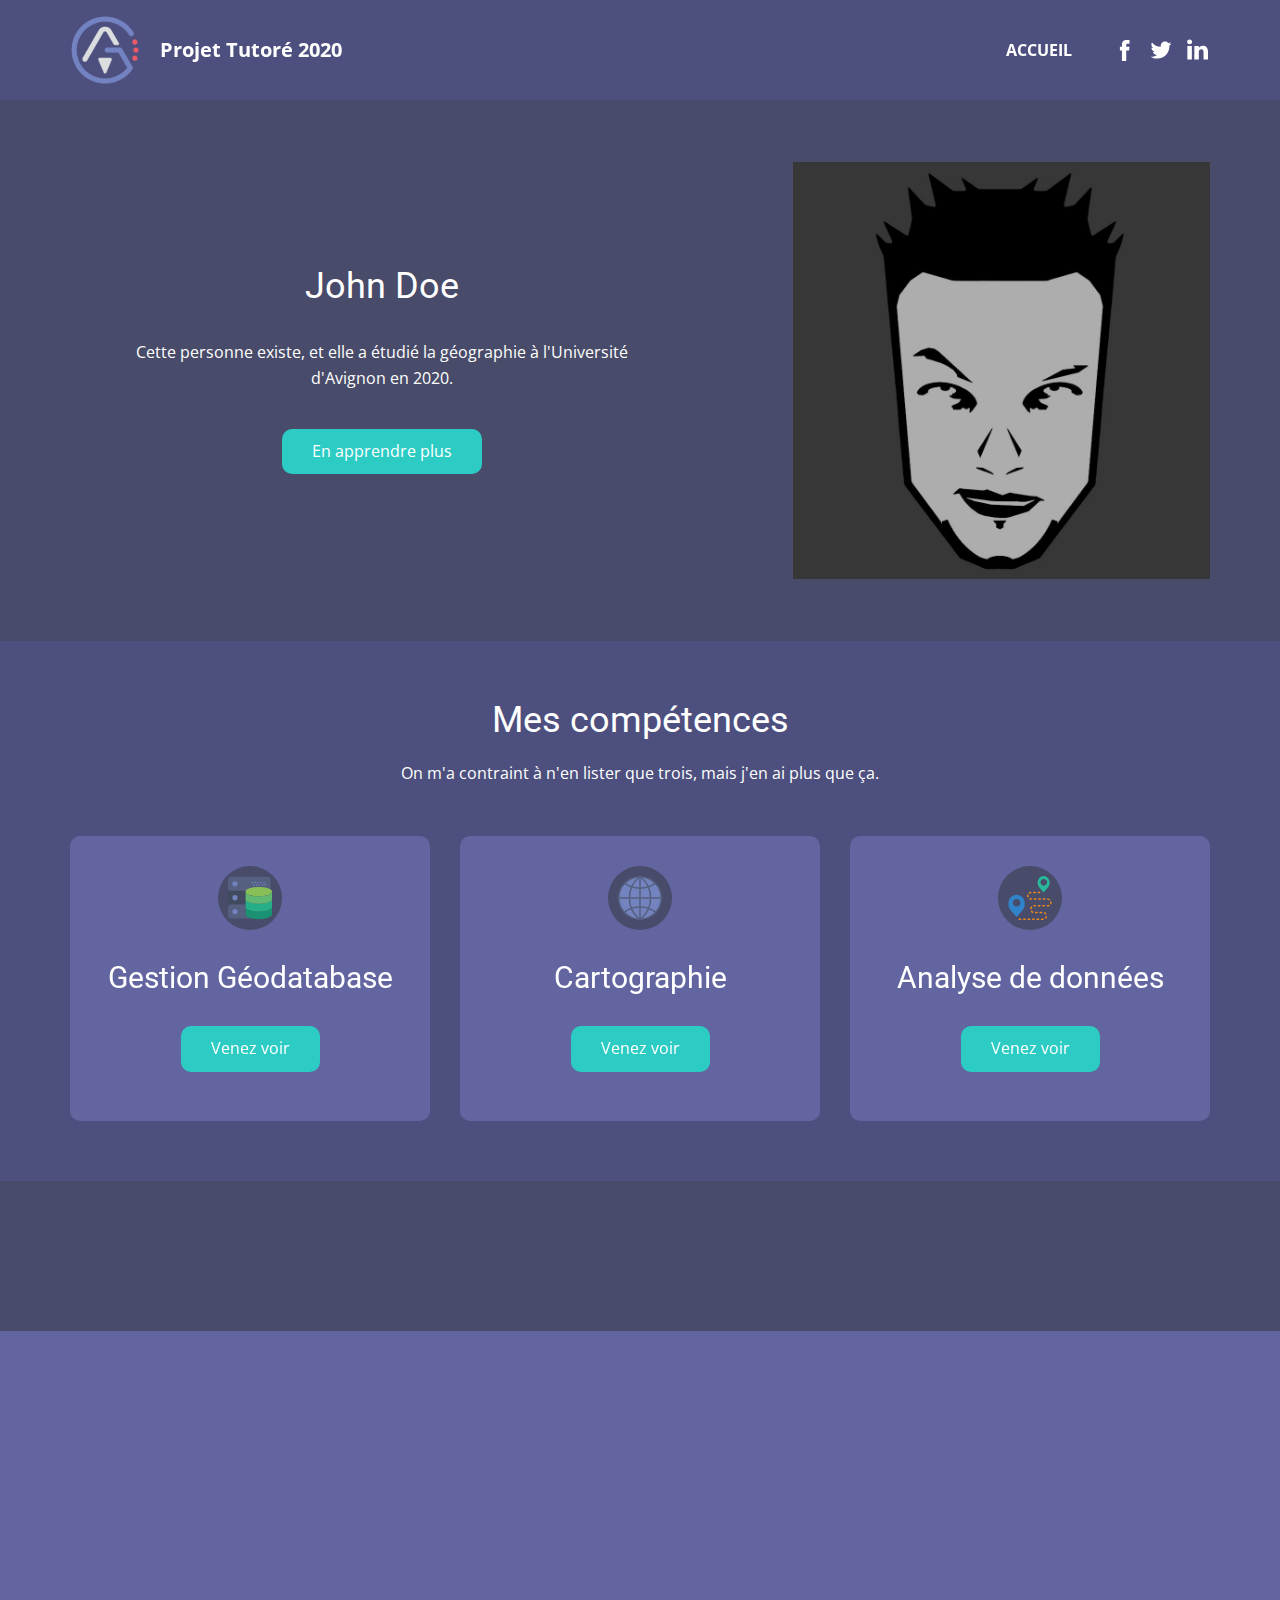
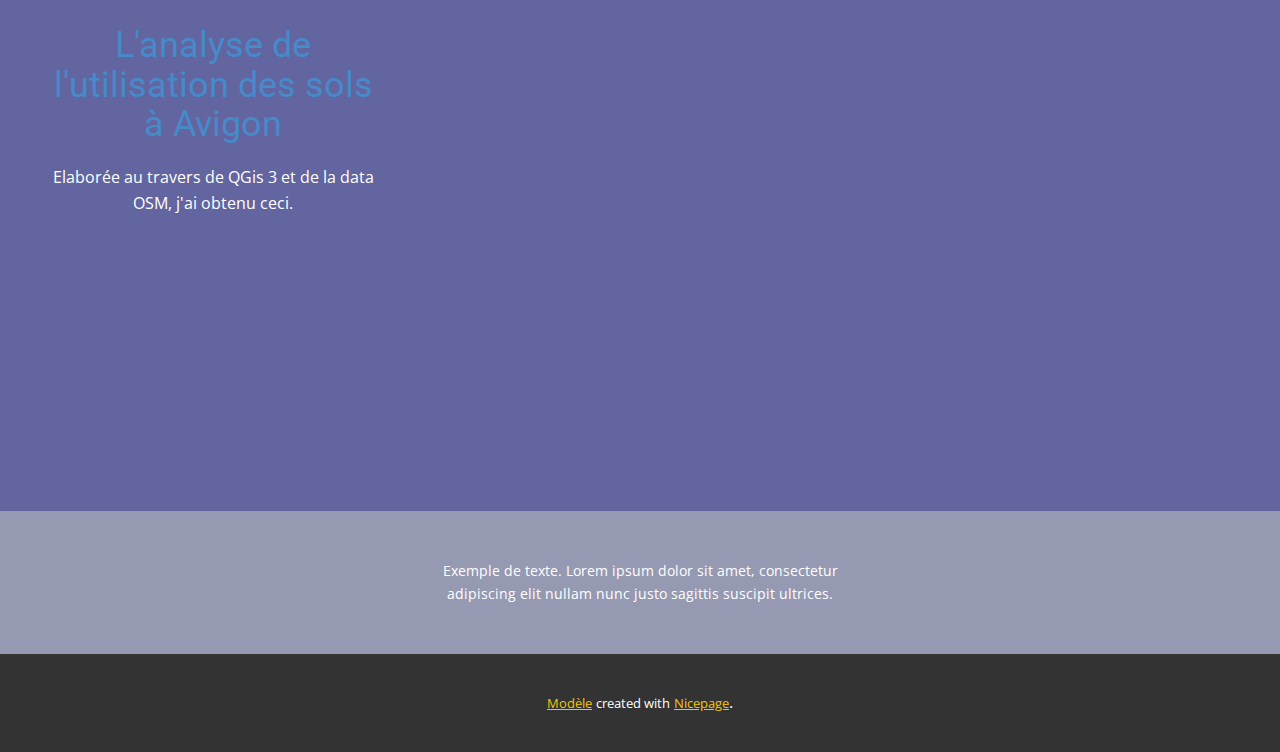
==== index.html @ 0eadc1f2 "Add files via upload" ====
<!DOCTYPE html>
<html style="font-size: 16px;">
  <head>
    <meta name="viewport" content="width=device-width, initial-scale=1.0">
    <meta charset="utf-8">
    <meta name="keywords" content="Eric Mapman">
    <meta name="description" content="">
    <meta name="page_type" content="np-template-header-footer-from-plugin">
    <title>Page 1</title>
    <link rel="stylesheet" href="nicepage.css" media="screen">
<link rel="stylesheet" href="Page-1.css" media="screen">
    <script class="u-script" type="text/javascript" src="jquery.js" defer=""></script>
    <script class="u-script" type="text/javascript" src="nicepage.js" defer=""></script>
    <link id="u-google-font" rel="stylesheet" href="https://fonts.googleapis.com/css?family=Roboto:100,100i,300,300i,400,400i,500,500i,700,700i,900,900i|Open+Sans:300,300i,400,400i,600,600i,700,700i,800,800i">
    
    
    
    
    
    <script type="application/ld+json">{
		"@context": "http://schema.org",
		"@type": "Organization",
		"name": "",
		"url": "index.html",
		"logo": "images/LogoAE-Alexis_MARCON-woBG.png",
		"sameAs": [
				"#",
				"#",
				"#"
		]
}</script>
    <meta property="og:title" content="Page 1">
    <meta property="og:type" content="website">
    <meta name="theme-color" content="#478ac9">
    <link rel="canonical" href="index.html">
    <meta property="og:url" content="index.html">
  </head>
  <body data-home-page="Page-1.html" data-home-page-title="Page 1" class="u-body"><header class="u-align-center-sm u-align-center-xs u-clearfix u-custom-color-4 u-header u-sticky u-header" id="sec-19ac"><div class="u-clearfix u-sheet u-sheet-1">
        <a href="#" class="slideInLeft-played u-image u-logo u-image-1" data-image-width="1876" data-image-height="1876" data-animation-name="slideIn" data-animation-duration="2000" data-animation-delay="500" data-animation-direction="Left">
          <img src="images/LogoAE-Alexis_MARCON-woBG.png" class="u-logo-image u-logo-image-1" data-image-width="70">
        </a>
        <div class="u-social-icons u-spacing-10 u-social-icons-1">
          <a class="u-social-url" target="_blank" href="#">
            <span class="u-icon u-icon-circle u-social-facebook u-social-type-logo u-icon-1">
              <svg class="u-svg-link" preserveAspectRatio="xMidYMin slice" viewBox="0 0 112 112" style=""><use xmlns:xlink="http://www.w3.org/1999/xlink" xlink:href="#svg-8199"></use></svg>
              <svg x="0px" y="0px" viewBox="0 0 112 112" id="svg-8199" class="u-svg-content"><path d="M75.5,28.8H65.4c-1.5,0-4,0.9-4,4.3v9.4h13.9l-1.5,15.8H61.4v45.1H42.8V58.3h-8.8V42.4h8.8V32.2 c0-7.4,3.4-18.8,18.8-18.8h13.8v15.4H75.5z"></path></svg>
            </span>
          </a>
          <a class="u-social-url" target="_blank" href="#">
            <span class="u-icon u-icon-circle u-social-twitter u-social-type-logo u-icon-2">
              <svg class="u-svg-link" preserveAspectRatio="xMidYMin slice" viewBox="0 0 112 112" style=""><use xmlns:xlink="http://www.w3.org/1999/xlink" xlink:href="#svg-52ff"></use></svg>
              <svg x="0px" y="0px" viewBox="0 0 112 112" id="svg-52ff" class="u-svg-content"><path d="M92.2,38.2c0,0.8,0,1.6,0,2.3c0,24.3-18.6,52.4-52.6,52.4c-10.6,0.1-20.2-2.9-28.5-8.2 c1.4,0.2,2.9,0.2,4.4,0.2c8.7,0,16.7-2.9,23-7.9c-8.1-0.2-14.9-5.5-17.3-12.8c1.1,0.2,2.4,0.2,3.4,0.2c1.6,0,3.3-0.2,4.8-0.7 c-8.4-1.6-14.9-9.2-14.9-18c0-0.2,0-0.2,0-0.2c2.5,1.4,5.4,2.2,8.4,2.3c-5-3.3-8.3-8.9-8.3-15.4c0-3.4,1-6.5,2.5-9.2 c9.1,11.1,22.7,18.5,38,19.2c-0.2-1.4-0.4-2.8-0.4-4.3c0.1-10,8.3-18.2,18.5-18.2c5.4,0,10.1,2.2,13.5,5.7c4.3-0.8,8.1-2.3,11.7-4.5 c-1.4,4.3-4.3,7.9-8.1,10.1c3.7-0.4,7.3-1.4,10.6-2.9C98.9,32.3,95.7,35.5,92.2,38.2z"></path></svg>
            </span>
          </a>
          <a class="u-social-url" target="_blank" href="#">
            <span class="u-icon u-icon-circle u-social-linkedin u-social-type-logo u-icon-3">
              <svg class="u-svg-link" preserveAspectRatio="xMidYMin slice" viewBox="0 0 112 112" style=""><use xmlns:xlink="http://www.w3.org/1999/xlink" xlink:href="#svg-e0f0"></use></svg>
              <svg x="0px" y="0px" viewBox="0 0 112 112" id="svg-e0f0" class="u-svg-content"><path d="M33.8,96.8H14.5v-58h19.3V96.8z M24.1,30.9L24.1,30.9c-6.6,0-10.8-4.5-10.8-10.1c0-5.8,4.3-10.1,10.9-10.1 S34.9,15,35.1,20.8C35.1,26.4,30.8,30.9,24.1,30.9z M103.3,96.8H84.1v-31c0-7.8-2.7-13.1-9.8-13.1c-5.3,0-8.5,3.6-9.9,7.1 c-0.6,1.3-0.6,3-0.6,4.8V97H44.5c0,0,0.3-52.6,0-58h19.3v8.2c2.6-3.9,7.2-9.6,17.4-9.6c12.7,0,22.2,8.4,22.2,26.1V96.8z"></path></svg>
            </span>
          </a>
        </div>
        <nav class="u-menu u-menu-dropdown u-offcanvas u-menu-1">
          <div class="menu-collapse" style="font-size: 1rem; letter-spacing: 0; font-weight: 700; text-transform: uppercase;">
            <a class="u-button-style u-custom-left-right-menu-spacing u-custom-padding-bottom u-custom-text-active-color u-custom-text-hover-color u-custom-text-shadow u-custom-top-bottom-menu-spacing u-nav-link u-text-palette-5-light-3" href="#" style="text-shadow: 0 2px 8px rgba(128,128,128,1);">
              <svg class="u-svg-link" preserveAspectRatio="xMidYMin slice" viewBox="0 0 302 302" style="undefined"><use xmlns:xlink="http://www.w3.org/1999/xlink" xlink:href="#svg-8a8f"></use></svg>
              <svg xmlns="http://www.w3.org/2000/svg" xmlns:xlink="http://www.w3.org/1999/xlink" version="1.1" id="svg-8a8f" x="0px" y="0px" viewBox="0 0 302 302" style="enable-background:new 0 0 302 302;" xml:space="preserve" class="u-svg-content"><g><rect y="36" width="302" height="30"></rect><rect y="236" width="302" height="30"></rect><rect y="136" width="302" height="30"></rect>
</g><g></g><g></g><g></g><g></g><g></g><g></g><g></g><g></g><g></g><g></g><g></g><g></g><g></g><g></g><g></g></svg>
            </a>
          </div>
          <div class="u-custom-menu u-nav-container">
            <ul class="u-nav u-spacing-0 u-unstyled u-nav-1"><li class="u-nav-item"><a class="u-button-style u-nav-link u-text-active-white u-text-hover-palette-3-base u-text-palette-5-light-3" href="Page-1.html" style="padding: 10px 20px;">Accueil</a>
</li></ul>
          </div>
          <div class="u-custom-menu u-nav-container-collapse">
            <div class="u-align-center u-black u-container-style u-inner-container-layout u-opacity u-opacity-95 u-sidenav">
              <div class="u-menu-close"></div>
              <ul class="u-align-center u-nav u-popupmenu-items u-unstyled u-nav-2"><li class="u-nav-item"><a class="u-button-style u-nav-link" href="Page-1.html" style="padding: 10px 20px;">Accueil</a>
</li></ul>
            </div>
            <div class="u-black u-menu-overlay u-opacity u-opacity-70"></div>
          </div>
        </nav>
        <p class="fadeInRight-played fadeInUp-played u-hidden-md u-hidden-xs u-large-text u-text u-text-default u-text-font u-text-variant u-text-1" data-animation-name="fadeIn" data-animation-duration="3000" data-animation-delay="1000" data-animation-direction="Right">Projet Tutoré 2020</p>
      </div></header>
    <section class="u-clearfix u-custom-color-3 u-section-1" id="sec-8299">
      <div class="u-clearfix u-sheet u-sheet-1">
        <div class="u-clearfix u-gutter-100 u-layout-wrap u-layout-wrap-1">
          <div class="u-layout" style="">
            <div class="u-layout-row" style="">
              <div class="u-container-style u-layout-cell u-left-cell u-size-35 u-size-xs-60 u-layout-cell-1" src="">
                <div class="u-container-layout u-valign-middle u-container-layout-1">
                  <h2 class="u-align-center u-text u-text-1">John Doe</h2>
                  <p class="u-align-center u-text u-text-2">Cette personne existe, et elle a étudié la géographie à l'Université d'Avignon en 2020.</p>
                  <a href="#" class="u-active-palette-4-light-2 u-btn u-button-style u-hover-palette-4-light-1 u-palette-4-dark-1 u-btn-1">En apprendre plus</a>
                </div>
              </div>
              <div class="u-align-center u-container-style u-image u-image-contain u-layout-cell u-right-cell u-size-25 u-size-xs-60 u-image-1" src="">
                <div class="u-container-layout u-valign-middle u-container-layout-2" src=""></div>
              </div>
            </div>
          </div>
        </div>
      </div>
    </section>
    <section class="u-clearfix u-section-2" id="sec-5d19">
      <div class="u-clearfix u-sheet u-valign-middle u-sheet-1">
        <h2 class="u-align-center u-text u-text-1">Mes compétences</h2>
        <p class="u-align-center u-text u-text-2">On m'a contraint à n'en lister que trois, mais j'en ai plus que ça.</p>
        <div class="u-clearfix u-expanded-width u-gutter-30 u-layout-wrap u-layout-wrap-1">
          <div class="u-layout">
            <div class="u-layout-row">
              <div class="u-border-radius-10 u-container-style u-custom-color-5 u-layout-cell u-left-cell u-shape-round u-size-20 u-layout-cell-1" data-animation-name="zoomIn" data-animation-duration="1000" data-animation-delay="1000" data-animation-direction="">
                <div class="u-container-layout u-container-layout-1">
                  <span class="u-custom-color-3 u-icon u-icon-circle u-spacing-10 u-icon-1">
                    <svg class="u-svg-link" preserveAspectRatio="xMidYMin slice" viewBox="0 0 60 60" style=""><use xmlns:xlink="http://www.w3.org/1999/xlink" xlink:href="#svg-af05"></use></svg>
                    <svg xmlns="http://www.w3.org/2000/svg" xmlns:xlink="http://www.w3.org/1999/xlink" version="1.1" id="svg-af05" x="0px" y="0px" viewBox="0 0 60 60" style="enable-background:new 0 0 60 60;" xml:space="preserve" class="u-svg-content"><g><path style="fill:#424A60;" d="M24,35v-0.375V34.25v-8.625V25.25h0.034C24.013,25.374,24,25.499,24,25.625   c0-2.437,3.862-4.552,9.534-5.625H3.608C1.616,20,0,21.615,0,23.608v11.783C0,37.385,1.616,39,3.608,39H24V35z"></path>
</g><g><path style="fill:#556080;" d="M24.034,53H24v-9v-0.375V43.25V39H3.608C1.616,39,0,40.615,0,42.608v11.783   C0,56.385,1.616,58,3.608,58h28.718C27.601,56.931,24.378,55.103,24.034,53z"></path>
</g><path style="fill:#556080;" d="M54.392,20H3.608C1.616,20,0,18.384,0,16.392V4.608C0,2.616,1.616,1,3.608,1h50.783  C56.384,1,58,2.616,58,4.608v11.783C58,18.384,56.384,20,54.392,20z"></path><circle style="fill:#7383BF;" cx="9.5" cy="10.5" r="3.5"></circle><circle style="fill:#7383BF;" cx="49" cy="9" r="1"></circle><circle style="fill:#7383BF;" cx="45" cy="9" r="1"></circle><circle style="fill:#7383BF;" cx="51" cy="12" r="1"></circle><circle style="fill:#7383BF;" cx="47" cy="12" r="1"></circle><circle style="fill:#7383BF;" cx="41" cy="9" r="1"></circle><circle style="fill:#7383BF;" cx="43" cy="12" r="1"></circle><circle style="fill:#7383BF;" cx="37" cy="9" r="1"></circle><circle style="fill:#7383BF;" cx="39" cy="12" r="1"></circle><circle style="fill:#7383BF;" cx="33" cy="9" r="1"></circle><circle style="fill:#7383BF;" cx="35" cy="12" r="1"></circle><circle style="fill:#7383BF;" cx="9.5" cy="29.5" r="3.5"></circle><circle style="fill:#7383BF;" cx="9.5" cy="48.5" r="3.5"></circle><g><path style="fill:#1A9172;" d="M42,48.75c-9.941,0-18-2.854-18-6.375V53h0.034c0.548,3.346,8.381,6,17.966,6s17.418-2.654,17.966-6   H60V42.375C60,45.896,51.941,48.75,42,48.75z"></path><path style="fill:#1A9172;" d="M24,42v0.375c0-0.126,0.013-0.251,0.034-0.375H24z"></path><path style="fill:#1A9172;" d="M59.966,42C59.987,42.124,60,42.249,60,42.375V42H59.966z"></path>
</g><g><path style="fill:#25AE88;" d="M42,38c-9.941,0-18-2.854-18-6.375V42.75h0.034c0.548,3.346,8.381,6,17.966,6s17.418-2.654,17.966-6   H60V31.625C60,35.146,51.941,38,42,38z"></path><path style="fill:#25AE88;" d="M24,31.25v0.375c0-0.126,0.013-0.251,0.034-0.375H24z"></path><path style="fill:#25AE88;" d="M59.966,31.25C59.987,31.374,60,31.499,60,31.625V31.25H59.966z"></path>
</g><ellipse style="fill:#88C057;" cx="42" cy="21.375" rx="18" ry="6.375"></ellipse><g><path style="fill:#61B872;" d="M42,27.75c-9.941,0-18-2.854-18-6.375V32h0.034c0.548,3.346,8.381,6,17.966,6s17.418-2.654,17.966-6   H60V21.375C60,24.896,51.941,27.75,42,27.75z"></path><path style="fill:#61B872;" d="M24,21v0.375c0-0.126,0.013-0.251,0.034-0.375H24z"></path><path style="fill:#61B872;" d="M59.966,21C59.987,21.124,60,21.249,60,21.375V21H59.966z"></path>
</g><g></g><g></g><g></g><g></g><g></g><g></g><g></g><g></g><g></g><g></g><g></g><g></g><g></g><g></g><g></g></svg>
                  </span>
                  <h3 class="u-align-center u-text u-text-3">Gestion Géodatabase</h3>
                  <a href="#" class="u-active-palette-4-light-2 u-btn u-button-style u-hover-palette-4-light-1 u-palette-4-dark-1 u-btn-1">Venez voir</a>
                </div>
              </div>
              <div class="u-border-radius-10 u-container-style u-custom-color-5 u-layout-cell u-shape-round u-size-20 u-layout-cell-2" data-animation-name="zoomIn" data-animation-duration="1000" data-animation-delay="1500" data-animation-direction="">
                <div class="u-container-layout u-container-layout-2">
                  <span class="u-custom-color-3 u-icon u-icon-circle u-spacing-10 u-icon-2">
                    <svg class="u-svg-link" preserveAspectRatio="xMidYMin slice" viewBox="0 0 58 58" style=""><use xmlns:xlink="http://www.w3.org/1999/xlink" xlink:href="#svg-31fd"></use></svg>
                    <svg version="1.1" id="svg-31fd" xmlns="http://www.w3.org/2000/svg" xmlns:xlink="http://www.w3.org/1999/xlink" x="0px" y="0px" viewBox="0 0 58 58" style="enable-background:new 0 0 58 58;" xml:space="preserve" class="u-svg-content"><circle style="fill:#7383BF;stroke:#556080;stroke-width:2;stroke-linecap:round;stroke-miterlimit:10;" cx="29" cy="29" r="28"></circle><line style="fill:none;stroke:#556080;stroke-width:2;stroke-linecap:round;stroke-miterlimit:10;" x1="29" y1="57" x2="29" y2="1"></line><path style="fill:none;stroke:#556080;stroke-width:2;stroke-linecap:round;stroke-miterlimit:10;" d="M29,1
	c-0.214,0-0.426,0.011-0.639,0.016C20.213,7.616,15,17.697,15,29s5.213,21.384,13.361,27.984C28.574,56.989,28.786,57,29,57"></path><path style="fill:none;stroke:#556080;stroke-width:2;stroke-linecap:round;stroke-miterlimit:10;" d="M8.698,9.728
	C14.478,13.683,21.468,16,29,16s14.522-2.317,20.302-6.272"></path><path style="fill:none;stroke:#556080;stroke-width:2;stroke-linecap:round;stroke-miterlimit:10;" d="M49.862,47.67
	C43.975,43.475,36.779,41,29,41s-14.975,2.475-20.862,6.67"></path><path style="fill:none;stroke:#556080;stroke-width:2;stroke-linecap:round;stroke-miterlimit:10;" d="M29,57
	c0.214,0,0.426-0.011,0.639-0.016C37.787,50.384,43,40.303,43,29S37.787,7.616,29.639,1.016C29.426,1.011,29.214,1,29,1"></path><line style="fill:none;stroke:#556080;stroke-width:2;stroke-linecap:round;stroke-miterlimit:10;" x1="1" y1="29" x2="57" y2="29"></line><g></g><g></g><g></g><g></g><g></g><g></g><g></g><g></g><g></g><g></g><g></g><g></g><g></g><g></g><g></g></svg>
                  </span>
                  <h3 class="u-align-center u-text u-text-4">Cartographie</h3>
                  <a href="#" class="u-active-palette-4-light-2 u-btn u-button-style u-hover-palette-4-light-1 u-palette-4-dark-1 u-btn-2">Venez voir</a>
                </div>
              </div>
              <div class="u-border-radius-10 u-container-style u-custom-color-5 u-layout-cell u-right-cell u-shape-round u-size-20 u-layout-cell-3" data-animation-name="zoomIn" data-animation-duration="1000" data-animation-delay="2000" data-animation-direction="">
                <div class="u-container-layout u-container-layout-3">
                  <span class="u-custom-color-3 u-icon u-icon-circle u-spacing-10 u-icon-3">
                    <svg class="u-svg-link" preserveAspectRatio="xMidYMin slice" viewBox="0 0 59 59" style=""><use xmlns:xlink="http://www.w3.org/1999/xlink" xlink:href="#svg-8b53"></use></svg>
                    <svg version="1.1" id="svg-8b53" xmlns="http://www.w3.org/2000/svg" xmlns:xlink="http://www.w3.org/1999/xlink" x="0px" y="0px" viewBox="0 0 59 59" style="enable-background:new 0 0 59 59;" xml:space="preserve" class="u-svg-content"><path style="fill:#ED8A19;" d="M45.07,59c-0.553,0-1-0.447-1-1s0.447-1,1-1H47c0.553,0,1.035,0.447,1.035,0.999
	c0,0.553-0.412,1-0.965,1v-1l-0.029,1L45.07,59z M41.07,59h-2c-0.553,0-1-0.447-1-1s0.447-1,1-1h2c0.553,0,1,0.447,1,1
	S41.623,59,41.07,59z M35.07,59h-2c-0.553,0-1-0.447-1-1s0.447-1,1-1h2c0.553,0,1,0.447,1,1S35.623,59,35.07,59z M29.07,59h-2
	c-0.553,0-1-0.447-1-1s0.447-1,1-1h2c0.553,0,1,0.447,1,1S29.623,59,29.07,59z M23.07,59h-2c-0.553,0-1-0.447-1-1s0.447-1,1-1h2
	c0.553,0,1,0.447,1,1S23.623,59,23.07,59z M17.07,59h-2c-0.553,0-1-0.447-1-1s0.447-1,1-1h2c0.553,0,1,0.447,1,1S17.623,59,17.07,59
	z M50.537,57.282c-0.216,0-0.434-0.07-0.617-0.214c-0.435-0.342-0.509-0.971-0.168-1.404c0.325-0.413,0.548-0.882,0.663-1.392
	c0.121-0.539,0.656-0.877,1.195-0.756s0.877,0.656,0.756,1.195c-0.178,0.792-0.538,1.549-1.042,2.188
	C51.127,57.151,50.834,57.282,50.537,57.282z M50.538,51.719c-0.297,0-0.59-0.131-0.787-0.382c-0.32-0.407-0.734-0.744-1.197-0.974
	c-0.494-0.246-0.696-0.846-0.45-1.341c0.246-0.494,0.844-0.697,1.341-0.45c0.727,0.361,1.376,0.89,1.879,1.528
	c0.341,0.434,0.267,1.063-0.168,1.404C50.973,51.648,50.754,51.719,50.538,51.719z M45.071,50h-2c-0.553,0-1-0.447-1-1s0.447-1,1-1
	h2c0.553,0,1,0.447,1,1S45.624,50,45.071,50z M39.071,50h-2c-0.553,0-1-0.447-1-1s0.447-1,1-1h2c0.553,0,1,0.447,1,1
	S39.624,50,39.071,50z M33.129,49.594c-0.139,0-0.28-0.029-0.415-0.091c-0.736-0.336-1.402-0.844-1.927-1.467
	c-0.355-0.423-0.301-1.054,0.122-1.409s1.053-0.301,1.409,0.122c0.334,0.397,0.759,0.721,1.228,0.936
	c0.502,0.229,0.723,0.822,0.493,1.325C33.871,49.377,33.509,49.594,33.129,49.594z M30.58,44.65c-0.063,0-0.126-0.006-0.189-0.018
	c-0.543-0.104-0.897-0.629-0.794-1.171c0.155-0.809,0.483-1.556,0.973-2.222c0.328-0.445,0.953-0.539,1.398-0.213
	c0.445,0.328,0.54,0.954,0.213,1.398c-0.313,0.424-0.521,0.899-0.619,1.413C31.469,44.317,31.05,44.65,30.58,44.65z M34.784,41.005
	c-0.533,0-0.977-0.421-0.998-0.959c-0.022-0.552,0.406-1.018,0.958-1.04C34.829,39.002,34.914,39,35,39h1.785c0.553,0,1,0.447,1,1
	s-0.447,1-1,1l-1.959,0.004C34.812,41.005,34.798,41.005,34.784,41.005z M53,41h-0.215c-0.553,0-1-0.447-1-1s0.447-1,1-1H53
	c0.469,0,0.923-0.091,1.352-0.271c0.505-0.215,1.095,0.025,1.309,0.535c0.214,0.509-0.025,1.095-0.535,1.309
	C54.451,40.856,53.736,41,53,41z M48.785,41h-2c-0.553,0-1-0.447-1-1s0.447-1,1-1h2c0.553,0,1,0.447,1,1S49.338,41,48.785,41z
	 M42.785,41h-2c-0.553,0-1-0.447-1-1s0.447-1,1-1h2c0.553,0,1,0.447,1,1S43.338,41,42.785,41z M57.318,37.77
	c-0.093,0-0.188-0.013-0.281-0.04c-0.53-0.155-0.834-0.711-0.679-1.241c0.094-0.32,0.142-0.652,0.142-0.988
	c0.002-0.192-0.014-0.374-0.042-0.552c-0.088-0.545,0.283-1.059,0.829-1.146c0.543-0.09,1.058,0.283,1.146,0.829
	c0.047,0.293,0.069,0.588,0.067,0.876c0,0.519-0.074,1.04-0.222,1.543C58.15,37.487,57.751,37.77,57.318,37.77z M55.25,32.604
	c-0.17,0-0.343-0.043-0.501-0.135c-0.453-0.263-0.947-0.417-1.47-0.458c-0.551-0.043-0.962-0.524-0.919-1.075
	c0.043-0.552,0.526-0.959,1.075-0.919c0.823,0.064,1.604,0.308,2.317,0.722c0.478,0.277,0.641,0.89,0.363,1.367
	C55.931,32.425,55.595,32.604,55.25,32.604z M49.357,32h-2c-0.553,0-1-0.447-1-1s0.447-1,1-1h2c0.553,0,1,0.447,1,1
	S49.91,32,49.357,32z M43.357,32h-2c-0.553,0-1-0.447-1-1s0.447-1,1-1h2c0.553,0,1,0.447,1,1S43.91,32,43.357,32z M37.357,32h-2
	c-0.553,0-1-0.447-1-1s0.447-1,1-1h2c0.553,0,1,0.447,1,1S37.91,32,37.357,32z M31.357,32H31c-0.678-0.001-1.337-0.123-1.963-0.361
	c-0.516-0.197-0.774-0.775-0.578-1.291c0.198-0.517,0.779-0.773,1.291-0.578c0.398,0.152,0.819,0.229,1.252,0.23h0.355
	c0.553,0,1,0.447,1,1S31.91,32,31.357,32z M26.724,28.905c-0.42,0-0.812-0.267-0.95-0.688c-0.182-0.552-0.273-1.13-0.273-1.718
	c0.001-0.238,0.016-0.469,0.044-0.694c0.068-0.546,0.552-0.931,1.117-0.867c0.548,0.068,0.937,0.569,0.867,1.117
	c-0.019,0.147-0.027,0.298-0.028,0.449c0,0.37,0.059,0.737,0.174,1.088c0.172,0.524-0.113,1.09-0.638,1.263
	C26.933,28.89,26.827,28.905,26.724,28.905z M28.628,23.676c-0.334,0-0.66-0.167-0.85-0.471c-0.292-0.469-0.149-1.086,0.319-1.378
	c0.7-0.437,1.472-0.703,2.294-0.794c0.553-0.057,1.043,0.336,1.104,0.885s-0.336,1.043-0.885,1.104
	c-0.521,0.058-1.011,0.227-1.454,0.503C28.991,23.627,28.809,23.676,28.628,23.676z M42.5,23h-2c-0.553,0-1-0.447-1-1s0.447-1,1-1h2
	c0.553,0,1,0.447,1,1S43.053,23,42.5,23z M36.5,23h-2c-0.553,0-1-0.447-1-1s0.447-1,1-1h2c0.553,0,1,0.447,1,1S37.053,23,36.5,23z"></path><path style="fill:#26B99A;" d="M53.47,2.669L53.47,2.669c-3.157-3.559-8.276-3.559-11.433,0v0c-3.157,3.559-3.157,9.328,0,12.887
	L47.753,22l5.716-6.444C56.627,11.998,56.627,6.228,53.47,2.669z M48,13c-2.485,0-4.5-2.015-4.5-4.5S45.515,4,48,4
	s4.5,2.015,4.5,4.5S50.485,13,48,13z"></path><path style="fill:#3083C9;" d="M19.278,28.64c-4.296-4.853-11.261-4.853-15.556,0h0c-4.296,4.853-4.296,12.721,0,17.573L11.5,55
	l7.778-8.787C23.574,41.36,23.574,33.492,19.278,28.64z M11.5,41c-2.761,0-5-2.239-5-5s2.239-5,5-5s5,2.239,5,5S14.261,41,11.5,41z"></path><g></g><g></g><g></g><g></g><g></g><g></g><g></g><g></g><g></g><g></g><g></g><g></g><g></g><g></g><g></g></svg>
                  </span>
                  <h3 class="u-align-center u-text u-text-5">Analyse de données</h3>
                  <a href="#" class="u-active-palette-4-light-2 u-btn u-button-style u-hover-palette-4-light-1 u-palette-4-dark-1 u-btn-3">Venez voir</a>
                </div>
              </div>
            </div>
          </div>
        </div>
      </div>
    </section>
    <section class="u-clearfix u-custom-color-3 u-section-3" id="sec-2d9d">
      <div class="u-clearfix u-sheet u-sheet-1"></div>
    </section>
    <section class="u-clearfix u-grey-10 u-section-4" id="sec-ed03">
      <div class="u-clearfix u-expanded-width u-gutter-0 u-layout-spacing-top u-layout-wrap u-palette-1-base u-layout-wrap-1">
        <div class="u-layout">
          <div class="u-layout-row">
            <div class="u-align-center u-container-style u-custom-color-5 u-layout-cell u-left-cell u-size-20 u-layout-cell-1" src="">
              <div class="u-container-layout u-valign-middle u-container-layout-1">
                <h2 class="u-text u-text-palette-1-base u-text-1">L'analyse de l'utilisation des sols à Avigon</h2>
                <p class="u-text u-text-2">Elaborée au travers de QGis 3 et de la data OSM, j'ai obtenu ceci.</p>
              </div>
            </div>
            <div class="u-container-style u-custom-color-5 u-layout-cell u-right-cell u-size-40 u-layout-cell-2" src="">
              <div class="u-container-layout u-valign-middle u-container-layout-2">
                <div class="u-clearfix u-custom-html u-expanded-width u-custom-html-1">
                  <iframe width="850" height="750" src="https://nokram.github.io/nicepage/Q2W/#13/43.9389/4.8423" frameborder="0" allowfullscreen="true"></iframe>
                </div>
              </div>
            </div>
          </div>
        </div>
      </div>
    </section>
    
    
    <footer class="u-align-center u-clearfix u-custom-color-2 u-footer u-footer" id="sec-34fe"><div class="u-clearfix u-sheet u-sheet-1">
        <p class="u-small-text u-text u-text-variant u-text-1"> Exemple de texte. Lorem ipsum dolor sit amet, consectetur adipiscing elit nullam nunc justo sagittis suscipit ultrices.</p>
      </div></footer>
    <section class="u-backlink u-clearfix u-grey-80">
      <a class="u-link" href="https://nicepage.com/html" target="_blank">
        <span>Modèle</span>
      </a>
      <p class="u-text">
        <span>created with</span>
      </p>
      <a class="u-link" href="https://nicepage.com" target="_blank">
        <span>Nicepage</span>
      </a>.
    
    </section>
    <span style="height: 64px; width: 64px; margin-left: 0; margin-right: auto; margin-top: 0; background-image: none; right: 20px; bottom: 20px" class="u-back-to-top u-icon u-icon-circle u-opacity u-opacity-85 u-palette-1-base u-spacing-15" data-href="#">
      <svg class="u-svg-link" preserveAspectRatio="xMidYMin slice" viewBox="0 0 551.13 551.13"><use xmlns:xlink="http://www.w3.org/1999/xlink" xlink:href="#svg-1d98"></use></svg>
      <svg class="u-svg-content" enable-background="new 0 0 551.13 551.13" viewBox="0 0 551.13 551.13" xmlns="http://www.w3.org/2000/svg" id="svg-1d98"><path d="m275.565 189.451 223.897 223.897h51.668l-275.565-275.565-275.565 275.565h51.668z"></path></svg>
    </span>
  </body>
</html>
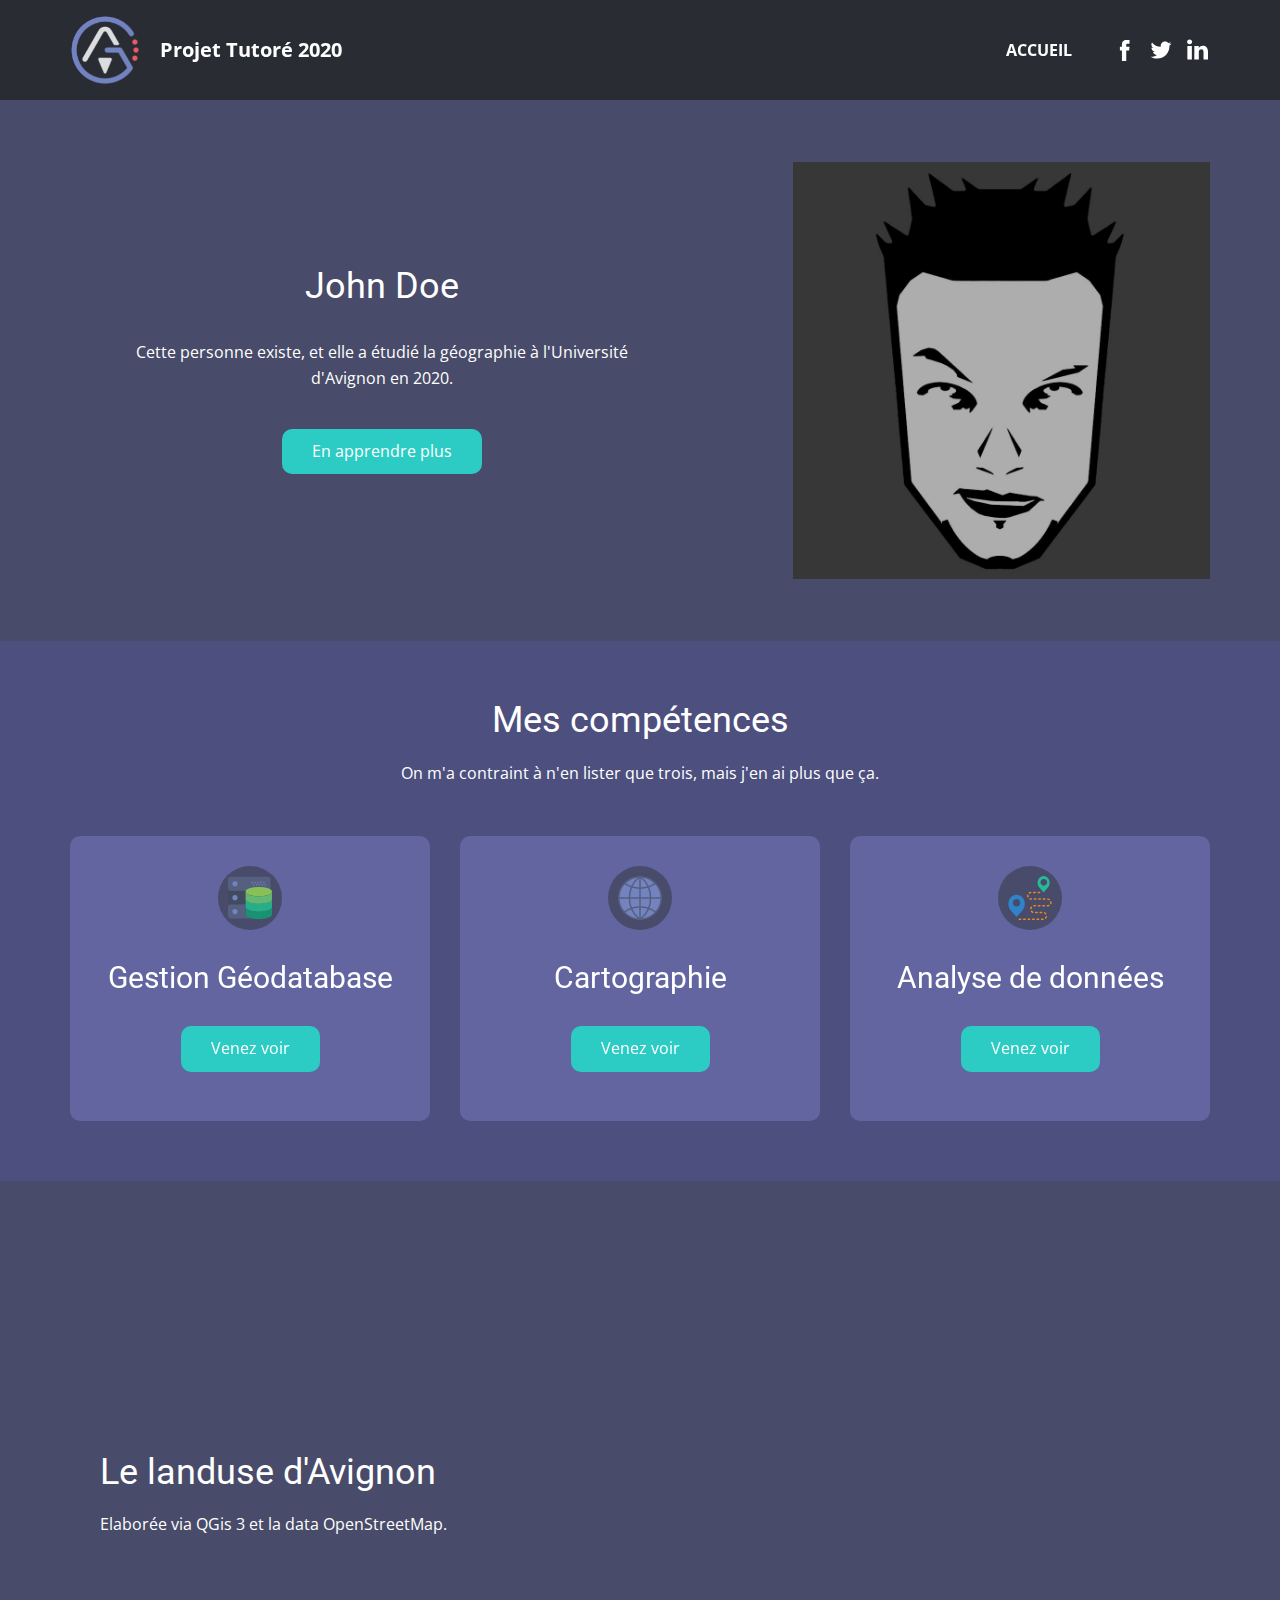
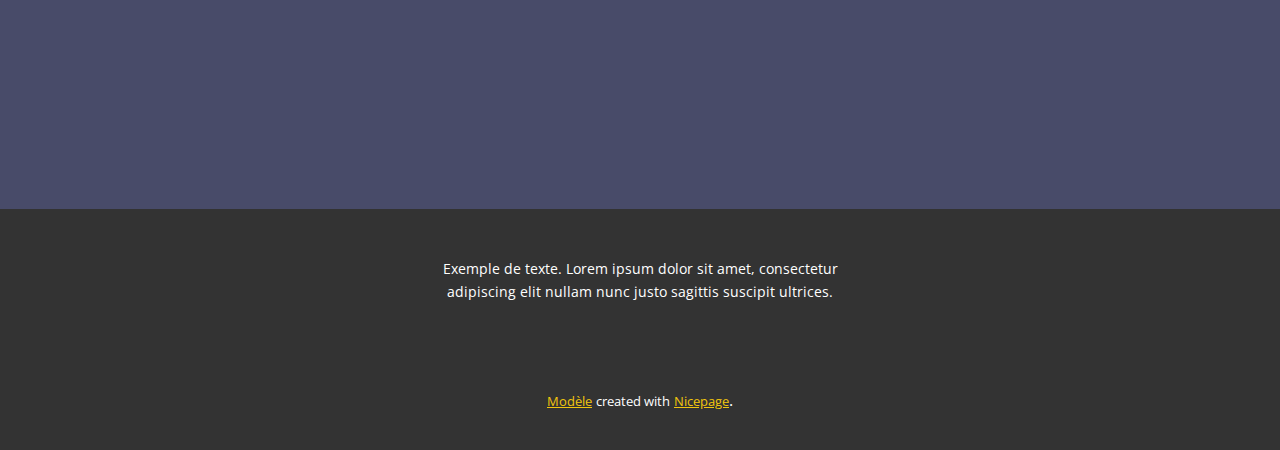
==== commit e9b16b92: "Add files via upload" ====
--- a/index.html
+++ b/index.html
@@ -12,7 +12,6 @@
     <script class="u-script" type="text/javascript" src="jquery.js" defer=""></script>
     <script class="u-script" type="text/javascript" src="nicepage.js" defer=""></script>
     <link id="u-google-font" rel="stylesheet" href="https://fonts.googleapis.com/css?family=Roboto:100,100i,300,300i,400,400i,500,500i,700,700i,900,900i|Open+Sans:300,300i,400,400i,600,600i,700,700i,800,800i">
-    
     
     
     
@@ -35,7 +34,7 @@
     <link rel="canonical" href="index.html">
     <meta property="og:url" content="index.html">
   </head>
-  <body data-home-page="Page-1.html" data-home-page-title="Page 1" class="u-body"><header class="u-align-center-sm u-align-center-xs u-clearfix u-custom-color-4 u-header u-sticky u-header" id="sec-19ac"><div class="u-clearfix u-sheet u-sheet-1">
+  <body data-home-page="Page-1.html" data-home-page-title="Page 1" class="u-body"><header class="u-align-center-sm u-align-center-xs u-clearfix u-header u-palette-5-dark-3 u-sticky u-header" id="sec-19ac"><div class="u-clearfix u-sheet u-sheet-1">
         <a href="#" class="slideInLeft-played u-image u-logo u-image-1" data-image-width="1876" data-image-height="1876" data-animation-name="slideIn" data-animation-duration="2000" data-animation-delay="500" data-animation-direction="Left">
           <img src="images/LogoAE-Alexis_MARCON-woBG.png" class="u-logo-image u-logo-image-1" data-image-width="70">
         </a>
@@ -192,23 +191,30 @@
         </div>
       </div>
     </section>
-    <section class="u-clearfix u-custom-color-3 u-section-3" id="sec-2d9d">
-      <div class="u-clearfix u-sheet u-sheet-1"></div>
-    </section>
-    <section class="u-clearfix u-grey-10 u-section-4" id="sec-ed03">
-      <div class="u-clearfix u-expanded-width u-gutter-0 u-layout-spacing-top u-layout-wrap u-palette-1-base u-layout-wrap-1">
-        <div class="u-layout">
-          <div class="u-layout-row">
-            <div class="u-align-center u-container-style u-custom-color-5 u-layout-cell u-left-cell u-size-20 u-layout-cell-1" src="">
-              <div class="u-container-layout u-valign-middle u-container-layout-1">
-                <h2 class="u-text u-text-palette-1-base u-text-1">L'analyse de l'utilisation des sols à Avigon</h2>
-                <p class="u-text u-text-2">Elaborée au travers de QGis 3 et de la data OSM, j'ai obtenu ceci.</p>
-              </div>
-            </div>
-            <div class="u-container-style u-custom-color-5 u-layout-cell u-right-cell u-size-40 u-layout-cell-2" src="">
-              <div class="u-container-layout u-valign-middle u-container-layout-2">
-                <div class="u-clearfix u-custom-html u-expanded-width u-custom-html-1">
-                  <iframe width="850" height="750" src="https://nokram.github.io/nicepage/Q2W/#13/43.9389/4.8423" frameborder="0" allowfullscreen="true"></iframe>
+    <section class="u-clearfix u-custom-color-3 u-section-3" id="sec-f7e2">
+      <div class="u-clearfix u-sheet u-valign-middle u-sheet-1">
+        <div class="u-clearfix u-expanded-width u-gutter-10 u-layout-wrap u-layout-wrap-1">
+          <div class="u-layout">
+            <div class="u-layout-row">
+              <div class="u-size-24 u-size-60-md">
+                <div class="u-layout-col">
+                  <div class="u-align-left u-container-style u-layout-cell u-left-cell u-size-60 u-layout-cell-1">
+                    <div class="u-container-layout u-valign-middle u-container-layout-1">
+                      <h2 class="u-text u-text-1">Le landuse d'Avignon</h2>
+                      <p class="u-text u-text-2"> Elaborée via QGis 3 et la data OpenStreetMap.</p>
+                    </div>
+                  </div>
+                </div>
+              </div>
+              <div class="u-size-36">
+                <div class="u-layout-row">
+                  <div class="u-container-style u-layout-cell u-right-cell u-size-60 u-layout-cell-2" src="">
+                    <div class="u-container-layout u-valign-middle u-container-layout-2">
+                      <div class="u-clearfix u-custom-html u-expanded-width u-custom-html-1">
+                        <iframe width="610" height="440" src="https://nokram.github.io/nicepage/Q2W/#13/43.9389/4.8423" frameborder="0" allowfullscreen="true"></iframe>
+                      </div>
+                    </div>
+                  </div>
                 </div>
               </div>
             </div>
@@ -218,7 +224,7 @@
     </section>
     
     
-    <footer class="u-align-center u-clearfix u-custom-color-2 u-footer u-footer" id="sec-34fe"><div class="u-clearfix u-sheet u-sheet-1">
+    <footer class="u-align-center u-clearfix u-footer u-grey-80 u-footer" id="sec-34fe"><div class="u-clearfix u-sheet u-sheet-1">
         <p class="u-small-text u-text u-text-variant u-text-1"> Exemple de texte. Lorem ipsum dolor sit amet, consectetur adipiscing elit nullam nunc justo sagittis suscipit ultrices.</p>
       </div></footer>
     <section class="u-backlink u-clearfix u-grey-80">
--- a/Page-1.css
+++ b/Page-1.css
@@ -73,23 +73,33 @@
 
 @media (max-width: 575px){ .u-section-2 .u-sheet-1 {min-height: 95px}
 .u-section-2 .u-text-1 {width: 340px}
-.u-section-2 .u-text-2 {width: 340px} }.u-section-3 {margin-top: 0; margin-bottom: 0}
-.u-section-3 .u-sheet-1 {min-height: 150px}.u-section-4 {min-height: 588px; margin-top: 0; margin-bottom: 0; background-image: none}
-.u-section-4 .u-layout-wrap-1 {width: 1300px; background-image: none; margin: 0 auto}
-.u-section-4 .u-layout-cell-1 {min-height: 780px}
-.u-section-4 .u-container-layout-1 {padding: 30px 50px}
-.u-section-4 .u-text-1 {margin: 0}
-.u-section-4 .u-text-2 {margin: 20px 0 0}
-.u-section-4 .u-layout-cell-2 {min-height: 780px}
-.u-section-4 .u-container-layout-2 {padding: 0}
-.u-section-4 .u-custom-html-1 {min-height: 757px; height: auto; margin: 0 auto} 
+.u-section-2 .u-text-2 {width: 340px} }.u-section-3 .u-sheet-1 {min-height: 628px}
+.u-section-3 .u-layout-wrap-1 {margin: 60px auto}
+.u-section-3 .u-layout-cell-1 {min-height: 518px}
+.u-section-3 .u-container-layout-1 {padding: 30px 60px 30px 30px}
+.u-section-3 .u-text-1 {margin: 0}
+.u-section-3 .u-text-2 {margin: 20px 0 0}
+.u-section-3 .u-layout-cell-2 {min-height: 518px}
+.u-section-3 .u-container-layout-2 {padding: 30px}
+.u-section-3 .u-custom-html-1 {min-height: 448px; height: auto; margin: 0 -60px 0 0} 
 
-@media (max-width: 1199px){ .u-section-4 {min-height: 100px}
-.u-section-4 .u-layout-wrap-1 {margin-right: initial; margin-left: initial; width: auto}
-.u-section-4 .u-layout-cell-1 {min-height: 643px}
-.u-section-4 .u-layout-cell-2 {min-height: 643px; background-position: 50% 50%}
-.u-section-4 .u-custom-html-1 {margin-right: initial; margin-left: initial} }
+@media (max-width: 1199px){ .u-section-3 {min-height: 337px}
+.u-section-3 .u-sheet-1 {min-height: 246px}
+.u-section-3 .u-layout-wrap-1 {margin-right: initial; margin-left: initial}
+.u-section-3 .u-layout-cell-1 {min-height: 427px}
+.u-section-3 .u-layout-cell-2 {min-height: 427px; background-position: 50% 50%}
+.u-section-3 .u-custom-html-1 {margin-right: initial; margin-left: initial} }
 
-@media (max-width: 991px){ .u-section-4 .u-layout-cell-1 {min-height: 100px}
-.u-section-4 .u-container-layout-1 {padding-left: 30px; padding-right: 30px}
-.u-section-4 .u-layout-cell-2 {min-height: 100px} }+@media (max-width: 991px){ .u-section-3 {min-height: 991px}
+.u-section-3 .u-sheet-1 {min-height: 573px}
+.u-section-3 .u-layout-cell-1 {min-height: 100px}
+.u-section-3 .u-container-layout-1 {padding-right: 30px}
+.u-section-3 .u-layout-cell-2 {min-height: 100px} }
+
+@media (max-width: 767px){ .u-section-3 {min-height: 1318px}
+.u-section-3 .u-sheet-1 {min-height: 900px}
+.u-section-3 .u-container-layout-1 {padding-left: 10px; padding-right: 10px}
+.u-section-3 .u-container-layout-2 {padding-left: 10px; padding-right: 10px} }
+
+@media (max-width: 575px){ .u-section-3 {min-height: 955px}
+.u-section-3 .u-sheet-1 {min-height: 537px} }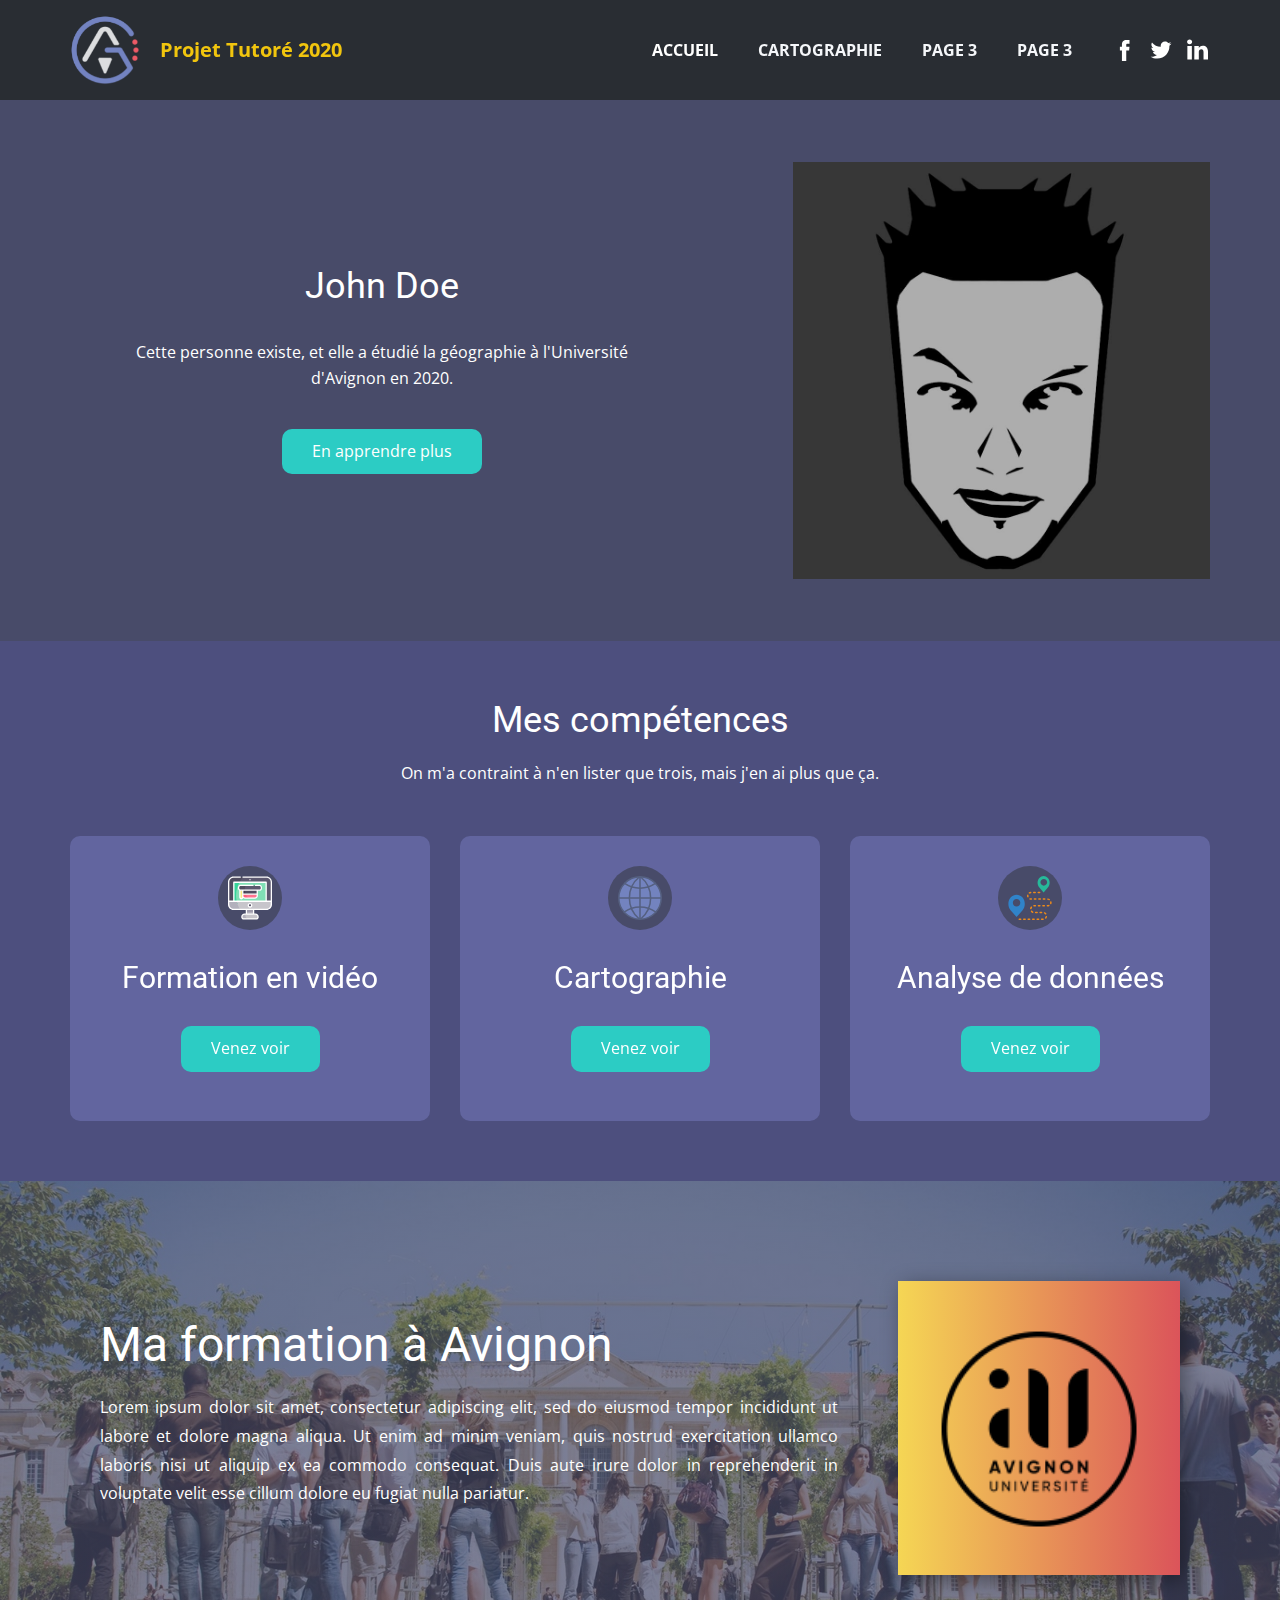
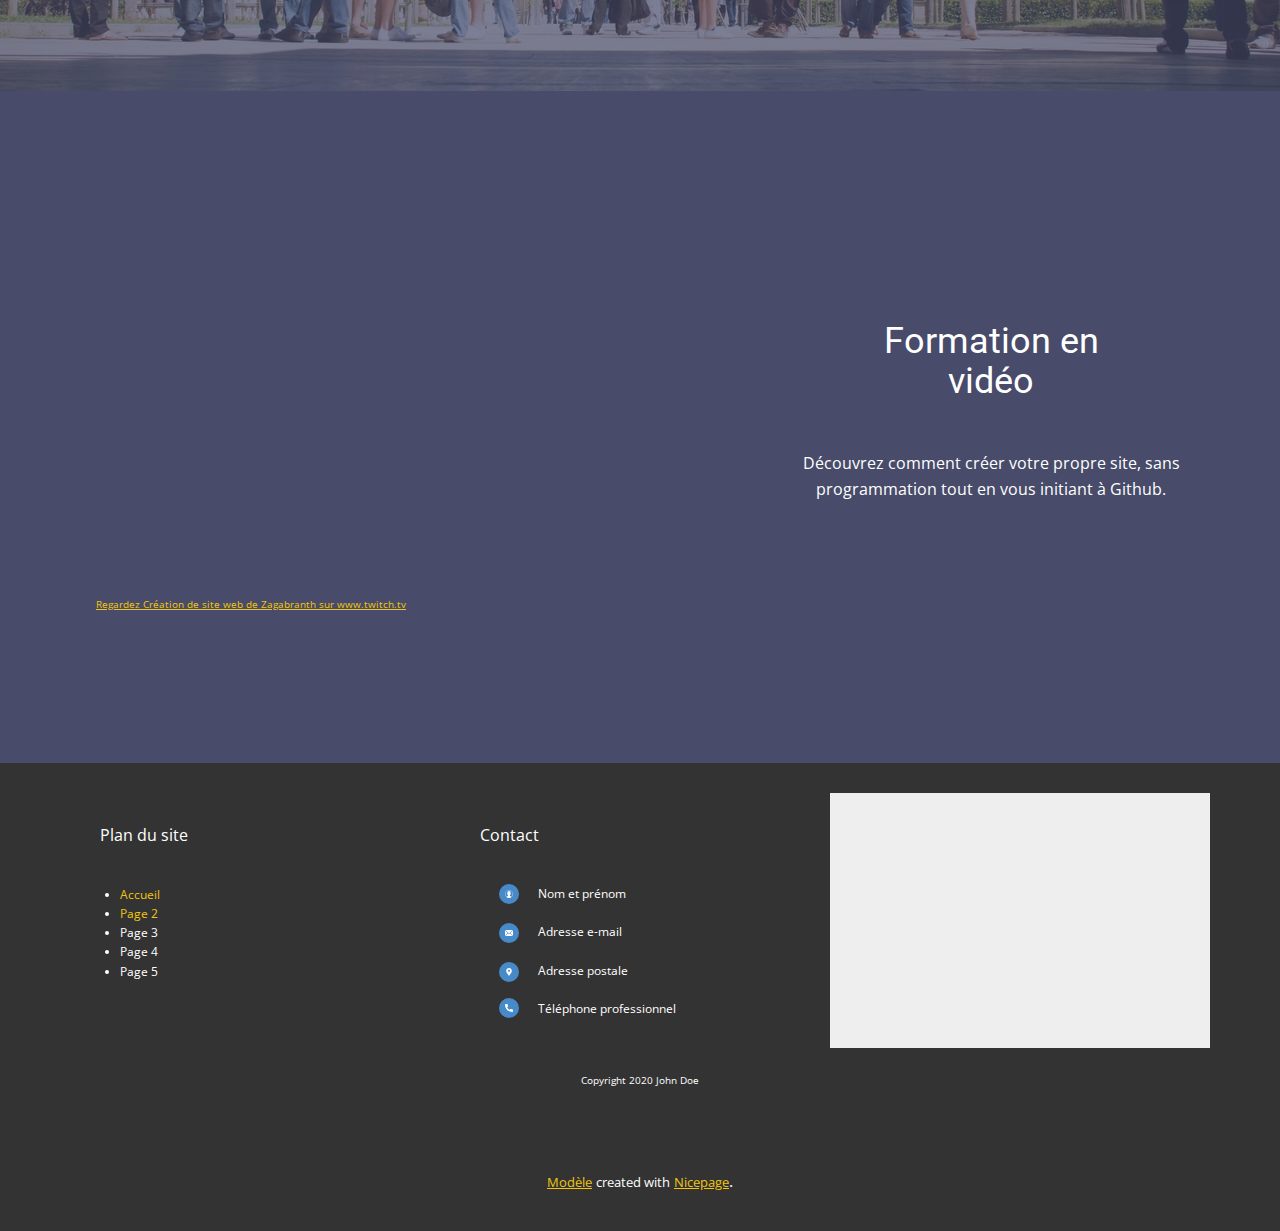
==== commit e33bfaf8: "Add files via upload" ====
--- a/index.html
+++ b/index.html
@@ -12,6 +12,7 @@
     <script class="u-script" type="text/javascript" src="jquery.js" defer=""></script>
     <script class="u-script" type="text/javascript" src="nicepage.js" defer=""></script>
     <link id="u-google-font" rel="stylesheet" href="https://fonts.googleapis.com/css?family=Roboto:100,100i,300,300i,400,400i,500,500i,700,700i,900,900i|Open+Sans:300,300i,400,400i,600,600i,700,700i,800,800i">
+    
     
     
     
@@ -58,7 +59,7 @@
             </span>
           </a>
         </div>
-        <nav class="u-menu u-menu-dropdown u-offcanvas u-menu-1">
+        <nav class="u-menu u-menu-dropdown u-menu-open-right u-offcanvas u-menu-1">
           <div class="menu-collapse" style="font-size: 1rem; letter-spacing: 0; font-weight: 700; text-transform: uppercase;">
             <a class="u-button-style u-custom-left-right-menu-spacing u-custom-padding-bottom u-custom-text-active-color u-custom-text-hover-color u-custom-text-shadow u-custom-top-bottom-menu-spacing u-nav-link u-text-palette-5-light-3" href="#" style="text-shadow: 0 2px 8px rgba(128,128,128,1);">
               <svg class="u-svg-link" preserveAspectRatio="xMidYMin slice" viewBox="0 0 302 302" style="undefined"><use xmlns:xlink="http://www.w3.org/1999/xlink" xlink:href="#svg-8a8f"></use></svg>
@@ -68,18 +69,26 @@
           </div>
           <div class="u-custom-menu u-nav-container">
             <ul class="u-nav u-spacing-0 u-unstyled u-nav-1"><li class="u-nav-item"><a class="u-button-style u-nav-link u-text-active-white u-text-hover-palette-3-base u-text-palette-5-light-3" href="Page-1.html" style="padding: 10px 20px;">Accueil</a>
+</li><li class="u-nav-item"><a class="u-button-style u-nav-link u-text-active-white u-text-hover-palette-3-base u-text-palette-5-light-3" href="Page-2.html" style="padding: 10px 20px;">Cartographie</a>
+</li><li class="u-nav-item"><a class="u-button-style u-nav-link u-text-active-white u-text-hover-palette-3-base u-text-palette-5-light-3" href="" style="padding: 10px 20px;">Page 3</a>
+</li><li class="u-nav-item"><a class="u-button-style u-nav-link u-text-active-white u-text-hover-palette-3-base u-text-palette-5-light-3" href="" style="padding: 10px 20px;">Page 3</a>
 </li></ul>
           </div>
           <div class="u-custom-menu u-nav-container-collapse">
             <div class="u-align-center u-black u-container-style u-inner-container-layout u-opacity u-opacity-95 u-sidenav">
               <div class="u-menu-close"></div>
               <ul class="u-align-center u-nav u-popupmenu-items u-unstyled u-nav-2"><li class="u-nav-item"><a class="u-button-style u-nav-link" href="Page-1.html" style="padding: 10px 20px;">Accueil</a>
+</li><li class="u-nav-item"><a class="u-button-style u-nav-link" href="Page-2.html" style="padding: 10px 20px;">Cartographie</a>
+</li><li class="u-nav-item"><a class="u-button-style u-nav-link" href="" style="padding: 10px 20px;">Page 3</a>
+</li><li class="u-nav-item"><a class="u-button-style u-nav-link" href="" style="padding: 10px 20px;">Page 3</a>
 </li></ul>
             </div>
             <div class="u-black u-menu-overlay u-opacity u-opacity-70"></div>
           </div>
         </nav>
-        <p class="fadeInRight-played fadeInUp-played u-hidden-md u-hidden-xs u-large-text u-text u-text-default u-text-font u-text-variant u-text-1" data-animation-name="fadeIn" data-animation-duration="3000" data-animation-delay="1000" data-animation-direction="Right">Projet Tutoré 2020</p>
+        <p class="fadeInRight-played fadeInUp-played u-hidden-md u-hidden-xs u-large-text u-text u-text-default u-text-variant u-text-1" data-animation-name="fadeIn" data-animation-duration="3000" data-animation-delay="1000" data-animation-direction="Right">
+          <a href="2664513948">Projet Tutoré 2020</a>
+        </p>
       </div></header>
     <section class="u-clearfix u-custom-color-3 u-section-1" id="sec-8299">
       <div class="u-clearfix u-sheet u-sheet-1">
@@ -111,16 +120,14 @@
               <div class="u-border-radius-10 u-container-style u-custom-color-5 u-layout-cell u-left-cell u-shape-round u-size-20 u-layout-cell-1" data-animation-name="zoomIn" data-animation-duration="1000" data-animation-delay="1000" data-animation-direction="">
                 <div class="u-container-layout u-container-layout-1">
                   <span class="u-custom-color-3 u-icon u-icon-circle u-spacing-10 u-icon-1">
-                    <svg class="u-svg-link" preserveAspectRatio="xMidYMin slice" viewBox="0 0 60 60" style=""><use xmlns:xlink="http://www.w3.org/1999/xlink" xlink:href="#svg-af05"></use></svg>
-                    <svg xmlns="http://www.w3.org/2000/svg" xmlns:xlink="http://www.w3.org/1999/xlink" version="1.1" id="svg-af05" x="0px" y="0px" viewBox="0 0 60 60" style="enable-background:new 0 0 60 60;" xml:space="preserve" class="u-svg-content"><g><path style="fill:#424A60;" d="M24,35v-0.375V34.25v-8.625V25.25h0.034C24.013,25.374,24,25.499,24,25.625   c0-2.437,3.862-4.552,9.534-5.625H3.608C1.616,20,0,21.615,0,23.608v11.783C0,37.385,1.616,39,3.608,39H24V35z"></path>
-</g><g><path style="fill:#556080;" d="M24.034,53H24v-9v-0.375V43.25V39H3.608C1.616,39,0,40.615,0,42.608v11.783   C0,56.385,1.616,58,3.608,58h28.718C27.601,56.931,24.378,55.103,24.034,53z"></path>
-</g><path style="fill:#556080;" d="M54.392,20H3.608C1.616,20,0,18.384,0,16.392V4.608C0,2.616,1.616,1,3.608,1h50.783  C56.384,1,58,2.616,58,4.608v11.783C58,18.384,56.384,20,54.392,20z"></path><circle style="fill:#7383BF;" cx="9.5" cy="10.5" r="3.5"></circle><circle style="fill:#7383BF;" cx="49" cy="9" r="1"></circle><circle style="fill:#7383BF;" cx="45" cy="9" r="1"></circle><circle style="fill:#7383BF;" cx="51" cy="12" r="1"></circle><circle style="fill:#7383BF;" cx="47" cy="12" r="1"></circle><circle style="fill:#7383BF;" cx="41" cy="9" r="1"></circle><circle style="fill:#7383BF;" cx="43" cy="12" r="1"></circle><circle style="fill:#7383BF;" cx="37" cy="9" r="1"></circle><circle style="fill:#7383BF;" cx="39" cy="12" r="1"></circle><circle style="fill:#7383BF;" cx="33" cy="9" r="1"></circle><circle style="fill:#7383BF;" cx="35" cy="12" r="1"></circle><circle style="fill:#7383BF;" cx="9.5" cy="29.5" r="3.5"></circle><circle style="fill:#7383BF;" cx="9.5" cy="48.5" r="3.5"></circle><g><path style="fill:#1A9172;" d="M42,48.75c-9.941,0-18-2.854-18-6.375V53h0.034c0.548,3.346,8.381,6,17.966,6s17.418-2.654,17.966-6   H60V42.375C60,45.896,51.941,48.75,42,48.75z"></path><path style="fill:#1A9172;" d="M24,42v0.375c0-0.126,0.013-0.251,0.034-0.375H24z"></path><path style="fill:#1A9172;" d="M59.966,42C59.987,42.124,60,42.249,60,42.375V42H59.966z"></path>
-</g><g><path style="fill:#25AE88;" d="M42,38c-9.941,0-18-2.854-18-6.375V42.75h0.034c0.548,3.346,8.381,6,17.966,6s17.418-2.654,17.966-6   H60V31.625C60,35.146,51.941,38,42,38z"></path><path style="fill:#25AE88;" d="M24,31.25v0.375c0-0.126,0.013-0.251,0.034-0.375H24z"></path><path style="fill:#25AE88;" d="M59.966,31.25C59.987,31.374,60,31.499,60,31.625V31.25H59.966z"></path>
-</g><ellipse style="fill:#88C057;" cx="42" cy="21.375" rx="18" ry="6.375"></ellipse><g><path style="fill:#61B872;" d="M42,27.75c-9.941,0-18-2.854-18-6.375V32h0.034c0.548,3.346,8.381,6,17.966,6s17.418-2.654,17.966-6   H60V21.375C60,24.896,51.941,27.75,42,27.75z"></path><path style="fill:#61B872;" d="M24,21v0.375c0-0.126,0.013-0.251,0.034-0.375H24z"></path><path style="fill:#61B872;" d="M59.966,21C59.987,21.124,60,21.249,60,21.375V21H59.966z"></path>
-</g><g></g><g></g><g></g><g></g><g></g><g></g><g></g><g></g><g></g><g></g><g></g><g></g><g></g><g></g><g></g></svg>
+                    <svg class="u-svg-link" preserveAspectRatio="xMidYMin slice" viewBox="0 0 512 512" style=""><use xmlns:xlink="http://www.w3.org/1999/xlink" xlink:href="#svg-e7ee"></use></svg>
+                    <svg xmlns="http://www.w3.org/2000/svg" id="svg-e7ee" enable-background="new 0 0 512 512" viewBox="0 0 512 512" class="u-svg-content"><g><g><path d="m214.133 360.794h83.734v117.733h-83.734z" fill="#b2b0bc"></path><path d="m504.5 69.486v224.336l-248.5 33.417-248.5-33.416v-224.337c0-31.478 25.522-57 57-57h383c31.478.001 57 25.523 57 57z" fill="#5c586f"></path><path d="m93.852 225.827c0-83.031 33.163-158.304 86.947-213.34h-116.3c-31.478 0-57 25.522-57 57v224.336l97.257 13.078c-7.094-25.82-10.904-53.001-10.904-81.074z" fill="#4f4c5f"></path><path d="m67.86 72.849h376.28v254.389h-376.28z" fill="#80dfb5"></path><path d="m214.133 360.794h83.734v56.807h-83.734z" fill="#9f9bac"></path><path d="m504.5 293.823v36.779c0 31.477-25.522 56.999-57 56.999h-383.001c-31.478 0-57-25.522-57-56.999v-36.779z" fill="#c7c5cb"></path><path d="m340.393 136.978v74.132l-84.393 23.022-84.393-23.022v-74.132z" fill="#4f4c5f"></path><path d="m138.268 136.978v111.15c0 9.206 7.463 16.67 16.67 16.67 9.206 0 16.67-7.463 16.67-16.67v-111.15z" fill="#f9ed80"></path><path d="m194.629 159.566c0-7.733.702-15.285 2.031-22.587h-25.054v74.132l39.867 10.875c-10.648-17.946-16.844-39.385-16.844-62.42z" fill="#423e4f"></path><path d="m365.01 109.109h-218.02c-13.046 0-23.622 10.576-23.622 23.622v8.494c0 13.046 10.576 23.622 23.622 23.622h218.02c13.046 0 23.622-10.576 23.622-23.622v-8.494c0-13.046-10.576-23.622-23.622-23.622z" fill="#5c586f"></path><path d="m340.393 211.11v18.852c0 15.019-12.162 27.192-27.182 27.192h-114.422c-15.019 0-27.182-12.173-27.182-27.192v-18.852z" fill="#ff748f"></path><circle cx="256" cy="340.712" fill="#5c586f" r="20.082"></circle><path d="m318.533 443.918h-125.067c-17.628 0-31.919 14.291-31.919 31.919 0 13.076 10.6 23.675 23.675 23.675h141.555c13.075 0 23.675-10.6 23.675-23.675 0-17.628-14.29-31.919-31.919-31.919z" fill="#c7c5cb"></path><path d="m93.852 225.827c0-55.747 14.952-107.997 41.05-152.978h-67.042v254.389h43.265c-11.174-31.732-17.273-65.857-17.273-101.411z" fill="#36d39a"></path><path d="m101.463 293.823h-93.963v36.779c0 31.478 25.522 57 57 57h75.718c-17.818-28.457-31.083-60.052-38.755-93.779z" fill="#b2b0bc"></path><path d="m201.607 454.192c0-3.499.371-6.928 1.057-10.273h-9.198c-17.628 0-31.919 14.291-31.919 31.919 0 13.075 10.6 23.675 23.675 23.675h40.306c-14.769-11.567-23.921-27.599-23.921-45.321z" fill="#b2b0bc"></path><path d="m194.629 159.566c0-18.113 3.834-35.238 10.647-50.457h-58.286c-13.046 0-23.622 10.576-23.622 23.622v8.494c0 13.046 10.576 23.622 23.622 23.622h47.753c-.072-1.751-.114-3.511-.114-5.281z" fill="#4f4c5f"></path><path d="m205.767 211.11h-34.16v18.852c0 15.02 12.162 27.192 27.182 27.192h45.599c-16.446-11.065-29.876-27.027-38.621-46.044z" fill="#fd5f7e"></path>
+</g><g><path d="m263.617 42.668c0-4.207-3.41-7.617-7.617-7.617s-7.617 3.41-7.617 7.617 3.41 7.617 7.617 7.617 7.617-3.41 7.617-7.617z"></path><path d="m256 368.294c15.209 0 27.582-12.373 27.582-27.582s-12.373-27.582-27.582-27.582-27.583 12.374-27.583 27.583 12.374 27.581 27.583 27.581zm0-40.164c6.938 0 12.582 5.644 12.582 12.583 0 6.938-5.645 12.582-12.582 12.582-6.938 0-12.583-5.645-12.583-12.582 0-6.939 5.645-12.583 12.583-12.583z"></path><path d="m206.633 395.101v41.318h-13.167c-21.736 0-39.419 17.683-39.419 39.419 0 17.19 13.985 31.175 31.175 31.175h141.555c17.19 0 31.175-13.985 31.175-31.175 0-21.736-17.683-39.419-39.419-39.419h-13.167v-41.318h142.134c35.565 0 64.5-28.934 64.5-64.499v-261.116c0-35.565-28.934-64.5-64.5-64.5h-273.908c-4.143 0-7.5 3.358-7.5 7.5s3.357 7.5 7.5 7.5h273.908c27.294 0 49.5 22.206 49.5 49.5v216.836h-45.36v-213.472c0-4.142-3.358-7.5-7.5-7.5h-376.281c-4.142 0-7.5 3.358-7.5 7.5v213.473h-45.359v-216.837c0-27.294 22.205-49.5 49.499-49.5h79.093c4.142 0 7.5-3.358 7.5-7.5s-3.358-7.5-7.5-7.5h-79.093c-35.565.001-64.499 28.935-64.499 64.5v261.115c0 35.565 28.934 64.499 64.499 64.499h142.134zm136.319 80.737c0 8.919-7.256 16.175-16.175 16.175h-141.554c-8.919 0-16.175-7.256-16.175-16.175 0-13.464 10.955-24.419 24.419-24.419h125.067c13.464 0 24.418 10.954 24.418 24.419zm-121.319-39.419v-41.317h68.733v41.317zm-146.274-356.069h361.281v205.973h-361.281zm-60.359 250.252v-29.279h482v29.279c0 27.294-22.205 49.499-49.5 49.499h-383.001c-27.294 0-49.499-22.205-49.499-49.499z"></path><path d="m365.01 101.609h-44.793c-4.143 0-7.5 3.358-7.5 7.5s3.357 7.5 7.5 7.5h44.793c8.89 0 16.122 7.232 16.122 16.122v8.494c0 8.89-7.232 16.122-16.122 16.122-233.893 0-219.365.488-223.389-.939-6.254-2.219-10.752-8.178-10.752-15.183v-8.494c0-8.889 7.232-16.122 16.122-16.122h143.227c4.142 0 7.5-3.358 7.5-7.5s-3.358-7.5-7.5-7.5h-143.228c-17.161 0-31.122 13.961-31.122 31.122v8.494c0 11.221 5.97 21.071 14.899 26.548v80.355c0 13.327 10.842 24.17 24.17 24.17 10.123 0 18.807-6.258 22.4-15.106 5.908 4.667 13.357 7.463 21.452 7.463h114.421c19.124 0 34.682-15.563 34.682-34.692 0-6.907 0-51.229 0-57.615h17.117c17.161 0 31.122-13.961 31.122-31.122v-8.494c.001-17.162-13.961-31.123-31.121-31.123zm-200.903 146.519c0 5.057-4.114 9.17-9.17 9.17-5.057 0-9.17-4.113-9.17-9.17v-75.805c1.131.044.514.016 18.34.023zm168.785-18.166c0 10.858-8.829 19.692-19.682 19.692h-114.421c-10.853 0-19.682-8.834-19.682-19.692v-11.352h153.785zm0-26.352h-153.785v-31.263h153.785z"></path>
+</g>
+</g></svg>
                   </span>
-                  <h3 class="u-align-center u-text u-text-3">Gestion Géodatabase</h3>
-                  <a href="#" class="u-active-palette-4-light-2 u-btn u-button-style u-hover-palette-4-light-1 u-palette-4-dark-1 u-btn-1">Venez voir</a>
+                  <h3 class="u-align-center u-text u-text-3">Formation en vidéo</h3>
+                  <a href="#sec-ba45" class="u-active-palette-4-light-2 u-btn u-button-style u-hover-palette-4-light-1 u-palette-4-dark-1 u-btn-1">Venez voir</a>
                 </div>
               </div>
               <div class="u-border-radius-10 u-container-style u-custom-color-5 u-layout-cell u-shape-round u-size-20 u-layout-cell-2" data-animation-name="zoomIn" data-animation-duration="1000" data-animation-delay="1500" data-animation-direction="">
@@ -134,7 +141,7 @@
 	c0.214,0,0.426-0.011,0.639-0.016C37.787,50.384,43,40.303,43,29S37.787,7.616,29.639,1.016C29.426,1.011,29.214,1,29,1"></path><line style="fill:none;stroke:#556080;stroke-width:2;stroke-linecap:round;stroke-miterlimit:10;" x1="1" y1="29" x2="57" y2="29"></line><g></g><g></g><g></g><g></g><g></g><g></g><g></g><g></g><g></g><g></g><g></g><g></g><g></g><g></g><g></g></svg>
                   </span>
                   <h3 class="u-align-center u-text u-text-4">Cartographie</h3>
-                  <a href="#" class="u-active-palette-4-light-2 u-btn u-button-style u-hover-palette-4-light-1 u-palette-4-dark-1 u-btn-2">Venez voir</a>
+                  <a href="Page-2.html" class="u-active-palette-4-light-2 u-btn u-button-style u-hover-palette-4-light-1 u-palette-4-dark-1 u-btn-2">Venez voir</a>
                 </div>
               </div>
               <div class="u-border-radius-10 u-container-style u-custom-color-5 u-layout-cell u-right-cell u-shape-round u-size-20 u-layout-cell-3" data-animation-name="zoomIn" data-animation-duration="1000" data-animation-delay="2000" data-animation-direction="">
@@ -191,41 +198,158 @@
         </div>
       </div>
     </section>
-    <section class="u-clearfix u-custom-color-3 u-section-3" id="sec-f7e2">
-      <div class="u-clearfix u-sheet u-valign-middle u-sheet-1">
-        <div class="u-clearfix u-expanded-width u-gutter-10 u-layout-wrap u-layout-wrap-1">
+    <section class="skrollable skrollable-between u-clearfix u-image u-shading u-section-3" id="carousel_3ae6" data-image-width="1920" data-image-height="804">
+      <div class="u-clearfix u-sheet u-sheet-1">
+        <div class="u-clearfix u-expanded-width u-layout-wrap u-shape-round u-layout-wrap-1">
           <div class="u-layout">
             <div class="u-layout-row">
-              <div class="u-size-24 u-size-60-md">
-                <div class="u-layout-col">
-                  <div class="u-align-left u-container-style u-layout-cell u-left-cell u-size-60 u-layout-cell-1">
-                    <div class="u-container-layout u-valign-middle u-container-layout-1">
-                      <h2 class="u-text u-text-1">Le landuse d'Avignon</h2>
-                      <p class="u-text u-text-2"> Elaborée via QGis 3 et la data OpenStreetMap.</p>
-                    </div>
-                  </div>
-                </div>
-              </div>
-              <div class="u-size-36">
+              <div class="u-container-style u-layout-cell u-left-cell u-size-42 u-layout-cell-1">
+                <div class="u-container-layout u-container-layout-1">
+                  <h2 class="u-align-left u-text u-text-1">Ma formation à Avignon</h2>
+                  <p class="u-align-justify u-text u-text-2">Lorem ipsum dolor sit amet, consectetur adipiscing elit, sed do eiusmod tempor incididunt ut labore et dolore magna aliqua. Ut enim ad minim veniam, quis nostrud exercitation ullamco laboris nisi ut aliquip ex ea commodo consequat. Duis aute irure dolor in reprehenderit in voluptate velit esse cillum dolore eu fugiat nulla pariatur.</p>
+                </div>
+              </div>
+              <div class="u-container-style u-layout-cell u-right-cell u-size-18 u-layout-cell-2">
+                <div class="u-container-layout u-container-layout-2">
+                  <div class="u-container-style u-gradient u-group u-opacity u-opacity-50 u-group-1">
+                    <div class="u-container-layout u-valign-bottom u-container-layout-3">
+                      <img class="u-expand-resize u-image u-image-contain u-image-1" src="images/pastille_print1.png" data-image-width="128" data-image-height="128">
+                    </div>
+                  </div>
+                </div>
+              </div>
+            </div>
+          </div>
+        </div>
+      </div>
+    </section>
+    <section class="u-align-left u-clearfix u-custom-color-3 u-section-4" id="sec-ba45">
+      <div class="u-clearfix u-sheet u-sheet-1">
+        <div class="u-clearfix u-gutter-30 u-layout-wrap u-layout-wrap-1">
+          <div class="u-layout">
+            <div class="u-layout-row">
+              <div class="u-align-left u-container-style u-layout-cell u-left-cell u-size-36 u-layout-cell-1">
+                <div class="u-container-layout u-valign-middle u-container-layout-1">
+                  <div class="u-clearfix u-custom-html u-custom-html-1">
+                    <iframe src="https://player.twitch.tv/?autoplay=false&amp;collection=-GakzNy3BRaC8Q" frameborder="0" allowfullscreen="true" scrolling="no" height="378" width="620"></iframe>
+                    <a href="https://www.twitch.tv/collections/-GakzNy3BRaC8Q?tt_content=text_link&amp;tt_medium=vod_embed" style="padding:2px 0 4px; display:block; width:345px; font-weight:normal; font-size:10px; text-decoration:underline;">Regardez Création de site web de Zagabranth sur www.twitch.tv</a>
+                  </div>
+                </div>
+              </div>
+              <div class="u-container-style u-layout-cell u-size-24 u-layout-cell-2">
+                <div class="u-container-layout u-valign-middle u-container-layout-2">
+                  <h2 class="u-align-center u-text u-text-default u-text-1">Formation en vidéo</h2>
+                  <p class="u-align-center u-text u-text-2"> Découvrez comment créer votre propre site, sans programmation tout en vous initiant à Github.</p>
+                </div>
+              </div>
+            </div>
+          </div>
+        </div>
+      </div>
+    </section>
+    
+    
+    <footer class="u-align-left u-clearfix u-footer u-grey-80 u-footer" id="sec-34fe"><div class="u-clearfix u-sheet u-valign-middle u-sheet-1">
+        <div class="u-clearfix u-expanded-width u-layout-wrap u-layout-wrap-1">
+          <div class="u-layout">
+            <div class="u-layout-col">
+              <div class="u-size-30">
                 <div class="u-layout-row">
-                  <div class="u-container-style u-layout-cell u-right-cell u-size-60 u-layout-cell-2" src="">
-                    <div class="u-container-layout u-valign-middle u-container-layout-2">
-                      <div class="u-clearfix u-custom-html u-expanded-width u-custom-html-1">
-                        <iframe width="610" height="440" src="https://nokram.github.io/nicepage/Q2W/#13/43.9389/4.8423" frameborder="0" allowfullscreen="true"></iframe>
+                  <div class="u-container-style u-layout-cell u-left-cell u-size-20 u-layout-cell-1">
+                    <div class="u-container-layout u-container-layout-1">
+                      <p class="u-text u-text-default u-text-1">Plan du site</p>
+                      <ul class="u-text u-text-2">
+                        <li>
+                          <a href="Page-1.html">Accueil</a>
+                        </li>
+                        <li>
+                          <a href="Page-2.html">Page 2</a>
+                        </li>
+                        <li>Page 3</li>
+                        <li>Page 4</li>
+                        <li>Page 5</li>
+                      </ul>
+                    </div>
+                  </div>
+                  <div class="u-container-style u-layout-cell u-size-20 u-layout-cell-2">
+                    <div class="u-container-layout u-container-layout-2">
+                      <p class="u-text u-text-default u-text-3">Contact</p>
+                      <span class="u-icon u-icon-circle u-palette-1-base u-spacing-6 u-icon-1">
+                        <svg class="u-svg-link" preserveAspectRatio="xMidYMin slice" viewBox="0 0 55 55" style=""><use xmlns:xlink="http://www.w3.org/1999/xlink" xlink:href="#svg-9683"></use></svg>
+                        <svg version="1.1" id="svg-9683" xmlns="http://www.w3.org/2000/svg" xmlns:xlink="http://www.w3.org/1999/xlink" x="0px" y="0px" viewBox="0 0 55 55" style="enable-background:new 0 0 55 55;" xml:space="preserve" class="u-svg-content"><path d="M55,27.5C55,12.337,42.663,0,27.5,0S0,12.337,0,27.5c0,8.009,3.444,15.228,8.926,20.258l-0.026,0.023l0.892,0.752
+	c0.058,0.049,0.121,0.089,0.179,0.137c0.474,0.393,0.965,0.766,1.465,1.127c0.162,0.117,0.324,0.234,0.489,0.348
+	c0.534,0.368,1.082,0.717,1.642,1.048c0.122,0.072,0.245,0.142,0.368,0.212c0.613,0.349,1.239,0.678,1.88,0.98
+	c0.047,0.022,0.095,0.042,0.142,0.064c2.089,0.971,4.319,1.684,6.651,2.105c0.061,0.011,0.122,0.022,0.184,0.033
+	c0.724,0.125,1.456,0.225,2.197,0.292c0.09,0.008,0.18,0.013,0.271,0.021C25.998,54.961,26.744,55,27.5,55
+	c0.749,0,1.488-0.039,2.222-0.098c0.093-0.008,0.186-0.013,0.279-0.021c0.735-0.067,1.461-0.164,2.178-0.287
+	c0.062-0.011,0.125-0.022,0.187-0.034c2.297-0.412,4.495-1.109,6.557-2.055c0.076-0.035,0.153-0.068,0.229-0.104
+	c0.617-0.29,1.22-0.603,1.811-0.936c0.147-0.083,0.293-0.167,0.439-0.253c0.538-0.317,1.067-0.648,1.581-1
+	c0.185-0.126,0.366-0.259,0.549-0.391c0.439-0.316,0.87-0.642,1.289-0.983c0.093-0.075,0.193-0.14,0.284-0.217l0.915-0.764
+	l-0.027-0.023C51.523,42.802,55,35.55,55,27.5z M2,27.5C2,13.439,13.439,2,27.5,2S53,13.439,53,27.5
+	c0,7.577-3.325,14.389-8.589,19.063c-0.294-0.203-0.59-0.385-0.893-0.537l-8.467-4.233c-0.76-0.38-1.232-1.144-1.232-1.993v-2.957
+	c0.196-0.242,0.403-0.516,0.617-0.817c1.096-1.548,1.975-3.27,2.616-5.123c1.267-0.602,2.085-1.864,2.085-3.289v-3.545
+	c0-0.867-0.318-1.708-0.887-2.369v-4.667c0.052-0.52,0.236-3.448-1.883-5.864C34.524,9.065,31.541,8,27.5,8
+	s-7.024,1.065-8.867,3.168c-2.119,2.416-1.935,5.346-1.883,5.864v4.667c-0.568,0.661-0.887,1.502-0.887,2.369v3.545
+	c0,1.101,0.494,2.128,1.34,2.821c0.81,3.173,2.477,5.575,3.093,6.389v2.894c0,0.816-0.445,1.566-1.162,1.958l-7.907,4.313
+	c-0.252,0.137-0.502,0.297-0.752,0.476C5.276,41.792,2,35.022,2,27.5z"></path><g></g><g></g><g></g><g></g><g></g><g></g><g></g><g></g><g></g><g></g><g></g><g></g><g></g><g></g><g></g></svg>
+                      </span>
+                      <p class="u-small-text u-text u-text-variant u-text-4">Nom et prénom
+                        <br>
+                        <br>Adresse e-mail
+                        <br>
+                        <br>Adresse postale
+                        <br>
+                        <br>Téléphone professionnel
+                      </p>
+                      <span class="u-icon u-icon-circle u-palette-1-base u-spacing-6 u-icon-2">
+                        <svg class="u-svg-link" preserveAspectRatio="xMidYMin slice" viewBox="0 0 512 512" style=""><use xmlns:xlink="http://www.w3.org/1999/xlink" xlink:href="#svg-830c"></use></svg>
+                        <svg xmlns="http://www.w3.org/2000/svg" xmlns:xlink="http://www.w3.org/1999/xlink" version="1.1" id="svg-830c" x="0px" y="0px" viewBox="0 0 512 512" style="enable-background:new 0 0 512 512;" xml:space="preserve" class="u-svg-content"><g><g><path d="M467,61H45c-6.927,0-13.412,1.703-19.279,4.51L255,294.789l51.389-49.387c0,0,0.004-0.005,0.005-0.007    c0.001-0.002,0.005-0.004,0.005-0.004L486.286,65.514C480.418,62.705,473.929,61,467,61z"></path>
+</g>
+</g><g><g><path d="M507.496,86.728L338.213,256.002L507.49,425.279c2.807-5.867,4.51-12.352,4.51-19.279V106    C512,99.077,510.301,92.593,507.496,86.728z"></path>
+</g>
+</g><g><g><path d="M4.51,86.721C1.703,92.588,0,99.073,0,106v300c0,6.923,1.701,13.409,4.506,19.274L173.789,256L4.51,86.721z"></path>
+</g>
+</g><g><g><path d="M317.002,277.213l-51.396,49.393c-2.93,2.93-6.768,4.395-10.605,4.395s-7.676-1.465-10.605-4.395L195,277.211    L25.714,446.486C31.582,449.295,38.071,451,45,451h422c6.927,0,13.412-1.703,19.279-4.51L317.002,277.213z"></path>
+</g>
+</g><g></g><g></g><g></g><g></g><g></g><g></g><g></g><g></g><g></g><g></g><g></g><g></g><g></g><g></g><g></g></svg>
+                      </span>
+                      <span class="u-icon u-icon-circle u-palette-1-base u-spacing-6 u-icon-3">
+                        <svg class="u-svg-link" preserveAspectRatio="xMidYMin slice" viewBox="0 0 54.757 54.757" style=""><use xmlns:xlink="http://www.w3.org/1999/xlink" xlink:href="#svg-2196"></use></svg>
+                        <svg version="1.1" id="svg-2196" xmlns="http://www.w3.org/2000/svg" xmlns:xlink="http://www.w3.org/1999/xlink" x="0px" y="0px" viewBox="0 0 54.757 54.757" style="enable-background:new 0 0 54.757 54.757;" xml:space="preserve" class="u-svg-content"><path d="M40.94,5.617C37.318,1.995,32.502,0,27.38,0c-5.123,0-9.938,1.995-13.56,5.617c-6.703,6.702-7.536,19.312-1.804,26.952
+	L27.38,54.757L42.721,32.6C48.476,24.929,47.643,12.319,40.94,5.617z M27.557,26c-3.859,0-7-3.141-7-7s3.141-7,7-7s7,3.141,7,7
+	S31.416,26,27.557,26z"></path><g></g><g></g><g></g><g></g><g></g><g></g><g></g><g></g><g></g><g></g><g></g><g></g><g></g><g></g><g></g></svg>
+                      </span>
+                      <span class="u-icon u-icon-circle u-palette-1-base u-spacing-6 u-icon-4">
+                        <svg class="u-svg-link" preserveAspectRatio="xMidYMin slice" viewBox="0 0 384 384" style=""><use xmlns:xlink="http://www.w3.org/1999/xlink" xlink:href="#svg-3559"></use></svg>
+                        <svg xmlns="http://www.w3.org/2000/svg" xmlns:xlink="http://www.w3.org/1999/xlink" version="1.1" id="svg-3559" x="0px" y="0px" viewBox="0 0 384 384" style="enable-background:new 0 0 384 384;" xml:space="preserve" class="u-svg-content"><g><g><path d="M353.188,252.052c-23.51,0-46.594-3.677-68.469-10.906c-10.719-3.656-23.896-0.302-30.438,6.417l-43.177,32.594    c-50.073-26.729-80.917-57.563-107.281-107.26l31.635-42.052c8.219-8.208,11.167-20.198,7.635-31.448    c-7.26-21.99-10.948-45.063-10.948-68.583C132.146,13.823,118.323,0,101.333,0H30.813C13.823,0,0,13.823,0,30.813    C0,225.563,158.438,384,353.188,384c16.99,0,30.813-13.823,30.813-30.813v-70.323C384,265.875,370.177,252.052,353.188,252.052z"></path>
+</g>
+</g><g></g><g></g><g></g><g></g><g></g><g></g><g></g><g></g><g></g><g></g><g></g><g></g><g></g><g></g><g></g></svg>
+                      </span>
+                    </div>
+                  </div>
+                  <div class="u-container-style u-layout-cell u-right-cell u-size-20 u-layout-cell-3">
+                    <div class="u-container-layout u-container-layout-3">
+                      <div class="u-expanded u-grey-light-2 u-map">
+                        <div class="embed-responsive">
+                          <iframe class="embed-responsive-item" src="//maps.google.com/maps?output=embed&amp;q=Universit%C3%A9%20d'Avignon%2C%20Avignon%2C%20France&amp;z=13&amp;t=m" data-map="[base64]"></iframe>
+                        </div>
                       </div>
                     </div>
                   </div>
                 </div>
               </div>
-            </div>
-          </div>
-        </div>
-      </div>
-    </section>
-    
-    
-    <footer class="u-align-center u-clearfix u-footer u-grey-80 u-footer" id="sec-34fe"><div class="u-clearfix u-sheet u-sheet-1">
-        <p class="u-small-text u-text u-text-variant u-text-1"> Exemple de texte. Lorem ipsum dolor sit amet, consectetur adipiscing elit nullam nunc justo sagittis suscipit ultrices.</p>
+              <div class="u-size-30">
+                <div class="u-layout-row">
+                  <div class="u-container-style u-layout-cell u-right-cell u-size-60 u-layout-cell-4">
+                    <div class="u-container-layout u-valign-bottom u-container-layout-4">
+                      <p class="u-text u-text-default u-text-5">Copyright 2020 John Doe</p>
+                    </div>
+                  </div>
+                </div>
+              </div>
+            </div>
+          </div>
+        </div>
       </div></footer>
     <section class="u-backlink u-clearfix u-grey-80">
       <a class="u-link" href="https://nicepage.com/html" target="_blank">
--- a/nicepage.css
+++ b/nicepage.css
@@ -26331,6 +26331,49 @@
         }
 
         
+        
+        .u-custom-color-6,
+        .u-body.u-custom-color-6,
+        .u-container-style.u-custom-color-6:before
+        {
+            color: #ffffff;
+            background-color: #ee5d1c;
+        }
+
+        .u-button-style.u-custom-color-6,
+        .u-button-style.u-custom-color-6[class*="u-border-"]
+        {
+            color: #ffffff !important;
+            background-color: #ee5d1c !important;
+        }
+
+        .u-button-style.u-custom-color-6:hover,
+        .u-button-style.u-custom-color-6[class*="u-border-"]:hover,
+        .u-button-style.u-button-style.u-custom-color-6:active,
+        .u-button-style.u-button-style.u-custom-color-6[class*="u-border-"]:active,
+        .u-button-style.u-button-style.u-custom-color-6.active,
+        .u-button-style.u-button-style.u-custom-color-6[class*="u-border-"].active
+        {
+            color: #ffffff !important;
+            background-color: #df5011 !important;
+        }
+
+        a.u-button-style.u-hover-custom-color-6:hover,
+        a.u-button-style.u-hover-custom-color-6[class*="u-border-"]:hover,
+        a.u-button-style.u-button-style.u-active-custom-color-6:active,
+        a.u-button-style.u-button-style.u-active-custom-color-6[class*="u-border-"]:active,
+        a.u-button-style.u-button-style.u-active-custom-color-6.active,
+        a.u-button-style.u-button-style.u-active-custom-color-6[class*="u-border-"].active
+        {
+            color: #ffffff !important;
+            background-color: #ee5d1c !important;
+        }
+
+        a.u-link.u-hover-custom-color-6:hover {
+            color: #ee5d1c !important;
+        }
+
+        
 
         
         .u-border-custom-color-1,
@@ -26525,6 +26568,45 @@
         .u-link.u-border-custom-color-5[class*="u-border-"]:hover
         {
             border-color: #585b90 !important;
+        }
+        
+        
+        .u-border-custom-color-6,
+        .u-separator-custom-color-6:after
+        {
+            border-color: #ee5d1c;
+        }
+
+        .u-button-style.u-border-custom-color-6
+        {
+            border-color: #ee5d1c !important;
+            color: #ee5d1c !important;
+            background-color: transparent !important;
+        }
+
+        .u-button-style.u-border-custom-color-6:hover
+        {
+            border-color: #df5011 !important;
+            color: #df5011 !important;
+            background-color: transparent !important;
+        }
+
+        a.u-button-style.u-border-hover-custom-color-6:hover,
+        a.u-button-style.u-button-style.u-border-active-custom-color-6:active,
+        a.u-button-style.u-button-style.u-border-active-custom-color-6.active
+        {
+            color: #ee5d1c !important;
+            border-color: #ee5d1c !important;
+        }
+
+        .u-link.u-border-custom-color-6[class*="u-border-"]
+        {
+            border-color: #ee5d1c !important;
+        }
+
+        .u-link.u-border-custom-color-6[class*="u-border-"]:hover
+        {
+            border-color: #df5011 !important;
         }
         
 
@@ -26766,6 +26848,54 @@
         a.u-link.u-text-hover-custom-color-5:hover
         {
             color: #62659f !important;
+        }
+        
+        
+        .u-text-custom-color-6,
+        .u-text-custom-color-6 a,
+        a.u-button-style.u-text-custom-color-6,
+        a.u-button-style.u-text-custom-color-6[class*="u-border-"]
+        {
+            color: #ee5d1c !important;
+        }
+
+        a.u-button-style.u-text-custom-color-6:hover,
+        a.u-button-style.u-text-custom-color-6[class*="u-border-"]:hover,
+        a.u-button-style.u-button-style.u-text-custom-color-6:active,
+        a.u-button-style.u-button-style.u-text-custom-color-6[class*="u-border-"]:active,
+        a.u-button-style.u-button-style.u-text-custom-color-6.active,
+        a.u-button-style.u-button-style.u-text-custom-color-6[class*="u-border-"].active
+        {
+            color: #df5011 !important;
+        }
+
+        a.u-button-style.u-button-style.u-text-hover-custom-color-6:hover,
+        a.u-button-style.u-button-style.u-text-hover-custom-color-6[class*="u-border-"]:hover,
+        a.u-button-style.u-button-style.u-button-style.u-text-active-custom-color-6:active,
+        a.u-button-style.u-button-style.u-button-style.u-text-active-custom-color-6[class*="u-border-"]:active,
+        a.u-button-style.u-button-style.u-button-style.u-text-active-custom-color-6.active,
+        a.u-button-style.u-button-style.u-button-style.u-text-active-custom-color-6[class*="u-border-"].active,
+        :not(.level-2) > .u-nav > .u-nav-item > a.u-nav-link.u-text-hover-custom-color-6:hover,
+        :not(.level-2) > .u-nav > .u-nav-item > a.u-nav-link.u-nav-link.u-text-active-custom-color-6.active,
+        .u-popupmenu-items.u-text-hover-custom-color-6 .u-nav-link:hover,
+        .u-popupmenu-items.u-popupmenu-items.u-text-hover-custom-color-6 .u-nav-link.active
+        {
+            color: #ee5d1c !important;
+        }
+
+        .u-text-custom-color-6 svg
+        {
+            fill: #ee5d1c;
+        }
+
+        .u-link.u-text-custom-color-6:hover
+        {
+            color: #df5011 !important;
+        }
+
+        a.u-link.u-text-hover-custom-color-6:hover
+        {
+            color: #ee5d1c !important;
         }
 
     
@@ -27026,17 +27156,17 @@
     {
         color: #72683f;
     }
-    .u-custom-color-1 .u-btn,.u-custom-color-2 .u-btn,.u-custom-color-3 .u-btn,.u-custom-color-4 .u-btn,.u-custom-color-5 .u-btn,.u-body-color .u-btn,.u-bg-color .u-btn,.u-palette-1-base .u-btn,.u-palette-1-dark-3 .u-btn,.u-palette-1-dark-2 .u-btn,.u-palette-1-dark-1 .u-btn,.u-palette-1 .u-btn,.u-palette-1-light-1 .u-btn,.u-palette-2-base .u-btn,.u-palette-2-dark-3 .u-btn,.u-palette-2-dark-2 .u-btn,.u-palette-2-dark-1 .u-btn,.u-palette-2 .u-btn,.u-palette-2-light-1 .u-btn,.u-palette-3-dark-3 .u-btn,.u-palette-3-dark-2 .u-btn,.u-palette-3-dark-1 .u-btn,.u-palette-4-base .u-btn,.u-palette-4-dark-3 .u-btn,.u-palette-4-dark-2 .u-btn,.u-palette-4-dark-1 .u-btn,.u-palette-5-dark-3 .u-btn,.u-palette-5-dark-2 .u-btn,.u-palette-5-dark-1 .u-btn,.u-grey-40 .u-btn,.u-grey-30 .u-btn,.u-grey-90 .u-btn,.u-grey-80 .u-btn,.u-grey-75 .u-btn,.u-black .u-btn,.u-grey-70 .u-btn,.u-grey-60 .u-btn,.u-grey-50 .u-btn,.u-grey-dark-3 .u-btn,.u-grey-dark-2 .u-btn,.u-grey-dark-1 .u-btn,.u-grey .u-btn,.u-shading .u-btn,.u-overlap-contrast .u-header .u-btn
+    .u-custom-color-1 .u-btn,.u-custom-color-2 .u-btn,.u-custom-color-3 .u-btn,.u-custom-color-4 .u-btn,.u-custom-color-5 .u-btn,.u-custom-color-6 .u-btn,.u-body-color .u-btn,.u-bg-color .u-btn,.u-palette-1-base .u-btn,.u-palette-1-dark-3 .u-btn,.u-palette-1-dark-2 .u-btn,.u-palette-1-dark-1 .u-btn,.u-palette-1 .u-btn,.u-palette-1-light-1 .u-btn,.u-palette-2-base .u-btn,.u-palette-2-dark-3 .u-btn,.u-palette-2-dark-2 .u-btn,.u-palette-2-dark-1 .u-btn,.u-palette-2 .u-btn,.u-palette-2-light-1 .u-btn,.u-palette-3-dark-3 .u-btn,.u-palette-3-dark-2 .u-btn,.u-palette-3-dark-1 .u-btn,.u-palette-4-base .u-btn,.u-palette-4-dark-3 .u-btn,.u-palette-4-dark-2 .u-btn,.u-palette-4-dark-1 .u-btn,.u-palette-5-dark-3 .u-btn,.u-palette-5-dark-2 .u-btn,.u-palette-5-dark-1 .u-btn,.u-grey-40 .u-btn,.u-grey-30 .u-btn,.u-grey-90 .u-btn,.u-grey-80 .u-btn,.u-grey-75 .u-btn,.u-black .u-btn,.u-grey-70 .u-btn,.u-grey-60 .u-btn,.u-grey-50 .u-btn,.u-grey-dark-3 .u-btn,.u-grey-dark-2 .u-btn,.u-grey-dark-1 .u-btn,.u-grey .u-btn,.u-shading .u-btn,.u-overlap-contrast .u-header .u-btn
     {
         background-color: #adf6f2;
         color: #000000;
     }
-    .u-custom-color-1 .u-btn:hover,.u-custom-color-2 .u-btn:hover,.u-custom-color-3 .u-btn:hover,.u-custom-color-4 .u-btn:hover,.u-custom-color-5 .u-btn:hover,.u-body-color .u-btn:hover,.u-bg-color .u-btn:hover,.u-palette-1-base .u-btn:hover,.u-palette-1-dark-3 .u-btn:hover,.u-palette-1-dark-2 .u-btn:hover,.u-palette-1-dark-1 .u-btn:hover,.u-palette-1 .u-btn:hover,.u-palette-1-light-1 .u-btn:hover,.u-palette-2-base .u-btn:hover,.u-palette-2-dark-3 .u-btn:hover,.u-palette-2-dark-2 .u-btn:hover,.u-palette-2-dark-1 .u-btn:hover,.u-palette-2 .u-btn:hover,.u-palette-2-light-1 .u-btn:hover,.u-palette-3-dark-3 .u-btn:hover,.u-palette-3-dark-2 .u-btn:hover,.u-palette-3-dark-1 .u-btn:hover,.u-palette-4-base .u-btn:hover,.u-palette-4-dark-3 .u-btn:hover,.u-palette-4-dark-2 .u-btn:hover,.u-palette-4-dark-1 .u-btn:hover,.u-palette-5-dark-3 .u-btn:hover,.u-palette-5-dark-2 .u-btn:hover,.u-palette-5-dark-1 .u-btn:hover,.u-grey-40 .u-btn:hover,.u-grey-30 .u-btn:hover,.u-grey-90 .u-btn:hover,.u-grey-80 .u-btn:hover,.u-grey-75 .u-btn:hover,.u-black .u-btn:hover,.u-grey-70 .u-btn:hover,.u-grey-60 .u-btn:hover,.u-grey-50 .u-btn:hover,.u-grey-dark-3 .u-btn:hover,.u-grey-dark-2 .u-btn:hover,.u-grey-dark-1 .u-btn:hover,.u-grey .u-btn:hover,.u-shading .u-btn:hover,.u-overlap-contrast .u-header .u-btn:hover
+    .u-custom-color-1 .u-btn:hover,.u-custom-color-2 .u-btn:hover,.u-custom-color-3 .u-btn:hover,.u-custom-color-4 .u-btn:hover,.u-custom-color-5 .u-btn:hover,.u-custom-color-6 .u-btn:hover,.u-body-color .u-btn:hover,.u-bg-color .u-btn:hover,.u-palette-1-base .u-btn:hover,.u-palette-1-dark-3 .u-btn:hover,.u-palette-1-dark-2 .u-btn:hover,.u-palette-1-dark-1 .u-btn:hover,.u-palette-1 .u-btn:hover,.u-palette-1-light-1 .u-btn:hover,.u-palette-2-base .u-btn:hover,.u-palette-2-dark-3 .u-btn:hover,.u-palette-2-dark-2 .u-btn:hover,.u-palette-2-dark-1 .u-btn:hover,.u-palette-2 .u-btn:hover,.u-palette-2-light-1 .u-btn:hover,.u-palette-3-dark-3 .u-btn:hover,.u-palette-3-dark-2 .u-btn:hover,.u-palette-3-dark-1 .u-btn:hover,.u-palette-4-base .u-btn:hover,.u-palette-4-dark-3 .u-btn:hover,.u-palette-4-dark-2 .u-btn:hover,.u-palette-4-dark-1 .u-btn:hover,.u-palette-5-dark-3 .u-btn:hover,.u-palette-5-dark-2 .u-btn:hover,.u-palette-5-dark-1 .u-btn:hover,.u-grey-40 .u-btn:hover,.u-grey-30 .u-btn:hover,.u-grey-90 .u-btn:hover,.u-grey-80 .u-btn:hover,.u-grey-75 .u-btn:hover,.u-black .u-btn:hover,.u-grey-70 .u-btn:hover,.u-grey-60 .u-btn:hover,.u-grey-50 .u-btn:hover,.u-grey-dark-3 .u-btn:hover,.u-grey-dark-2 .u-btn:hover,.u-grey-dark-1 .u-btn:hover,.u-grey .u-btn:hover,.u-shading .u-btn:hover,.u-overlap-contrast .u-header .u-btn:hover
     {
         background-color: #293332;
         color: #ffffff;
     }
-    .u-custom-color-1 .u-btn:active,.u-custom-color-2 .u-btn:active,.u-custom-color-3 .u-btn:active,.u-custom-color-4 .u-btn:active,.u-custom-color-5 .u-btn:active,.u-body-color .u-btn:active,.u-bg-color .u-btn:active,.u-palette-1-base .u-btn:active,.u-palette-1-dark-3 .u-btn:active,.u-palette-1-dark-2 .u-btn:active,.u-palette-1-dark-1 .u-btn:active,.u-palette-1 .u-btn:active,.u-palette-1-light-1 .u-btn:active,.u-palette-2-base .u-btn:active,.u-palette-2-dark-3 .u-btn:active,.u-palette-2-dark-2 .u-btn:active,.u-palette-2-dark-1 .u-btn:active,.u-palette-2 .u-btn:active,.u-palette-2-light-1 .u-btn:active,.u-palette-3-dark-3 .u-btn:active,.u-palette-3-dark-2 .u-btn:active,.u-palette-3-dark-1 .u-btn:active,.u-palette-4-base .u-btn:active,.u-palette-4-dark-3 .u-btn:active,.u-palette-4-dark-2 .u-btn:active,.u-palette-4-dark-1 .u-btn:active,.u-palette-5-dark-3 .u-btn:active,.u-palette-5-dark-2 .u-btn:active,.u-palette-5-dark-1 .u-btn:active,.u-grey-40 .u-btn:active,.u-grey-30 .u-btn:active,.u-grey-90 .u-btn:active,.u-grey-80 .u-btn:active,.u-grey-75 .u-btn:active,.u-black .u-btn:active,.u-grey-70 .u-btn:active,.u-grey-60 .u-btn:active,.u-grey-50 .u-btn:active,.u-grey-dark-3 .u-btn:active,.u-grey-dark-2 .u-btn:active,.u-grey-dark-1 .u-btn:active,.u-grey .u-btn:active,.u-shading .u-btn:active,.u-overlap-contrast .u-header .u-btn:active
+    .u-custom-color-1 .u-btn:active,.u-custom-color-2 .u-btn:active,.u-custom-color-3 .u-btn:active,.u-custom-color-4 .u-btn:active,.u-custom-color-5 .u-btn:active,.u-custom-color-6 .u-btn:active,.u-body-color .u-btn:active,.u-bg-color .u-btn:active,.u-palette-1-base .u-btn:active,.u-palette-1-dark-3 .u-btn:active,.u-palette-1-dark-2 .u-btn:active,.u-palette-1-dark-1 .u-btn:active,.u-palette-1 .u-btn:active,.u-palette-1-light-1 .u-btn:active,.u-palette-2-base .u-btn:active,.u-palette-2-dark-3 .u-btn:active,.u-palette-2-dark-2 .u-btn:active,.u-palette-2-dark-1 .u-btn:active,.u-palette-2 .u-btn:active,.u-palette-2-light-1 .u-btn:active,.u-palette-3-dark-3 .u-btn:active,.u-palette-3-dark-2 .u-btn:active,.u-palette-3-dark-1 .u-btn:active,.u-palette-4-base .u-btn:active,.u-palette-4-dark-3 .u-btn:active,.u-palette-4-dark-2 .u-btn:active,.u-palette-4-dark-1 .u-btn:active,.u-palette-5-dark-3 .u-btn:active,.u-palette-5-dark-2 .u-btn:active,.u-palette-5-dark-1 .u-btn:active,.u-grey-40 .u-btn:active,.u-grey-30 .u-btn:active,.u-grey-90 .u-btn:active,.u-grey-80 .u-btn:active,.u-grey-75 .u-btn:active,.u-black .u-btn:active,.u-grey-70 .u-btn:active,.u-grey-60 .u-btn:active,.u-grey-50 .u-btn:active,.u-grey-dark-3 .u-btn:active,.u-grey-dark-2 .u-btn:active,.u-grey-dark-1 .u-btn:active,.u-grey .u-btn:active,.u-shading .u-btn:active,.u-overlap-contrast .u-header .u-btn:active
     {
         background-color: #293332;
         color: #ffffff;
@@ -27057,7 +27187,7 @@
 .u-header .u-menu-1 {margin: -31px 118px 0 auto}
 .u-header .u-nav-1 {font-size: 1rem; letter-spacing: 0; font-weight: 700; text-transform: uppercase}
 .u-header .u-nav-2 {font-size: 1rem}
-.u-header .u-text-1 {font-weight: 700; margin: -34px auto 0 90px} 
+.u-header .u-text-1 {font-weight: 700; background-image: none; margin: -34px auto 0 90px} 
 @media (max-width: 1199px){ .u-header .u-sheet-1 {margin: 0 auto}
 .u-header .u-image-1 {width: 63px; height: 63px}
 .u-header .u-social-icons-1 {margin-top: -111px}
@@ -27069,13 +27199,47 @@
 .u-header .u-social-icons-1 {margin-right: auto} }
 @media (max-width: 575px){ .u-header .u-sheet-1 {min-height: 165px} }
  .u-footer {background-image: none}
-.u-footer .u-sheet-1 {min-height: 120px}
-.u-footer .u-text-1 {width: 417px; margin: 49px auto} 
-@media (max-width: 1199px){ .u-footer .u-sheet-1 {min-height: 99px} }
-@media (max-width: 991px){ .u-footer .u-sheet-1 {min-height: 76px} }
-@media (max-width: 767px){ .u-footer .u-sheet-1 {min-height: 57px} }
-@media (max-width: 575px){ .u-footer .u-sheet-1 {min-height: 36px}
-.u-footer .u-text-1 {width: 340px} }
+.u-footer .u-sheet-1 {min-height: 339px}
+.u-footer .u-layout-wrap-1 {margin: 30px auto 30px 0}
+.u-footer .u-layout-cell-1 {min-height: 224px}
+.u-footer .u-container-layout-1 {padding: 30px}
+.u-footer .u-text-1 {margin-top: 0; margin-bottom: 0}
+.u-footer .u-text-2 {font-size: 0.75rem; margin: 36px 0 0}
+.u-footer .u-layout-cell-2 {min-height: 227px}
+.u-footer .u-container-layout-2 {padding: 30px}
+.u-footer .u-text-3 {margin: 0 auto 0 0}
+.u-footer .u-icon-1 {height: 20px; width: 20px; background-image: none; margin: 35px auto 0 19px}
+.u-footer .u-text-4 {font-size: 0.75rem; margin: -20px 0 0 58px}
+.u-footer .u-icon-2 {height: 20px; width: 20px; background-image: none; margin: -95px auto 0 19px}
+.u-footer .u-icon-3 {height: 20px; width: 20px; background-image: none; margin: 19px auto 0 19px}
+.u-footer .u-icon-4 {height: 20px; width: 20px; background-image: none; margin: 16px auto 0 19px}
+.u-footer .u-layout-cell-3 {min-height: 224px}
+.u-footer .u-container-layout-3 {padding: 30px}
+.u-footer .u-layout-cell-4 {min-height: 55px}
+.u-footer .u-container-layout-4 {padding: 15px 30px}
+.u-footer .u-text-5 {font-size: 0.625rem; margin: 0 auto} 
+@media (max-width: 1199px){ .u-footer .u-sheet-1 {min-height: 29px}
+.u-footer .u-layout-wrap-1 {position: relative; min-height: 166px; margin-right: initial; margin-left: initial}
+.u-footer .u-layout-cell-1 {min-height: 185px}
+.u-footer .u-layout-cell-2 {min-height: 187px}
+.u-footer .u-text-4 {margin-left: 0}
+.u-footer .u-layout-cell-3 {min-height: 185px}
+.u-footer .u-layout-cell-4 {min-height: 45px} }
+@media (max-width: 991px){ .u-footer .u-layout-wrap-1 {min-height: 111px; margin-right: initial; margin-left: initial}
+.u-footer .u-layout-cell-1 {min-height: 100px}
+.u-footer .u-layout-cell-2 {min-height: 100px}
+.u-footer .u-layout-cell-3 {min-height: 142px}
+.u-footer .u-layout-cell-4 {min-height: 100px} }
+@media (max-width: 767px){ .u-footer .u-sheet-1 {min-height: 913px}
+.u-footer .u-layout-wrap-1 {min-height: 585px; margin-right: initial; margin-left: initial}
+.u-footer .u-container-layout-1 {padding-left: 10px; padding-right: 10px}
+.u-footer .u-container-layout-2 {padding-left: 10px; padding-right: 10px}
+.u-footer .u-layout-cell-3 {min-height: 320px}
+.u-footer .u-container-layout-3 {padding-left: 10px; padding-right: 10px}
+.u-footer .u-container-layout-4 {padding-left: 10px; padding-right: 10px} }
+@media (max-width: 575px){ .u-footer .u-sheet-1 {min-height: 493px}
+.u-footer .u-layout-wrap-1 {min-height: 270px; margin-right: initial; margin-left: initial}
+.u-footer .u-layout-cell-3 {min-height: 201px} }
 
  /*begin-variables base-font-size*/ 
  html { font-size: 16px; }
--- a/Page-1.css
+++ b/Page-1.css
@@ -6,14 +6,14 @@
 .u-section-1 .u-text-1 {margin: 0}
 .u-section-1 .u-text-2 {margin: 34px 0 0}
 .u-section-1 .u-btn-1 {border-style: none; background-image: none; margin: 37px auto 0}
-.u-section-1 .u-image-1 {min-height: 521px; pointer-events: auto; background-image: url("images/Avatar1.jpg")}
+.u-section-1 .u-image-1 {min-height: 521px; pointer-events: auto; background-image: url("images/Avatar11.jpg"); background-position: 50% 50%}
 .u-section-1 .u-container-layout-2 {padding: 30px 60px} 
 
 @media (max-width: 1199px){ .u-section-1 {min-height: 24px}
 .u-section-1 .u-sheet-1 {min-height: 24px}
 .u-section-1 .u-layout-wrap-1 {width: 940px; margin-left: 100px}
 .u-section-1 .u-layout-cell-1 {min-height: 430px}
-.u-section-1 .u-image-1 {min-height: 430px; background-position: 50% 50%} }
+.u-section-1 .u-image-1 {min-height: 430px} }
 
 @media (max-width: 991px){ .u-section-1 .u-layout-wrap-1 {margin-left: 0; width: 720px}
 .u-section-1 .u-layout-cell-1 {min-height: 100px}
@@ -73,33 +73,72 @@
 
 @media (max-width: 575px){ .u-section-2 .u-sheet-1 {min-height: 95px}
 .u-section-2 .u-text-1 {width: 340px}
-.u-section-2 .u-text-2 {width: 340px} }.u-section-3 .u-sheet-1 {min-height: 628px}
-.u-section-3 .u-layout-wrap-1 {margin: 60px auto}
-.u-section-3 .u-layout-cell-1 {min-height: 518px}
-.u-section-3 .u-container-layout-1 {padding: 30px 60px 30px 30px}
-.u-section-3 .u-text-1 {margin: 0}
-.u-section-3 .u-text-2 {margin: 20px 0 0}
-.u-section-3 .u-layout-cell-2 {min-height: 518px}
-.u-section-3 .u-container-layout-2 {padding: 30px}
-.u-section-3 .u-custom-html-1 {min-height: 448px; height: auto; margin: 0 -60px 0 0} 
+.u-section-2 .u-text-2 {width: 340px} }.u-section-3 {background-image: linear-gradient(0deg, rgba(72,75,105,0.7), rgba(72,75,105,0.7)), url("images/bandeau_generique.jpg"); background-position: 50% 50%}
+.u-section-3 .u-sheet-1 {min-height: 510px}
+.u-section-3 .u-layout-wrap-1 {margin-top: 60px; margin-bottom: 60px}
+.u-section-3 .u-layout-cell-1 {min-height: 390px}
+.u-section-3 .u-container-layout-1 {padding: 30px}
+.u-section-3 .u-text-1 {font-size: 3rem; margin: 48px 0 0}
+.u-section-3 .u-text-2 {line-height: 1.8; font-size: 1rem; margin: 21px 0 0}
+.u-section-3 .u-layout-cell-2 {min-height: 390px}
+.u-section-3 .u-container-layout-2 {padding: 30px 31px 30px 30px}
+.u-section-3 .u-group-1 {width: 282px; min-height: 294px; background-image: linear-gradient(to right, #f5d654, #db545a); box-shadow: 5px 5px 20px 0 rgba(0,0,0,0.4); margin: 10px 0 0}
+.u-section-3 .u-container-layout-3 {padding: 30px}
+.u-section-3 .u-image-1 {width: 198px; height: 233px; margin: 0 auto} 
 
-@media (max-width: 1199px){ .u-section-3 {min-height: 337px}
-.u-section-3 .u-sheet-1 {min-height: 246px}
-.u-section-3 .u-layout-wrap-1 {margin-right: initial; margin-left: initial}
-.u-section-3 .u-layout-cell-1 {min-height: 427px}
-.u-section-3 .u-layout-cell-2 {min-height: 427px; background-position: 50% 50%}
-.u-section-3 .u-custom-html-1 {margin-right: initial; margin-left: initial} }
+@media (max-width: 1199px){ .u-section-3 {background-position: 50% 1.85185vh; min-height: 276px}
+.u-section-3 .u-sheet-1 {min-height: 208px}
+.u-section-3 .u-layout-cell-1 {min-height: 322px}
+.u-section-3 .u-layout-cell-2 {min-height: 322px}
+.u-section-3 .u-group-1 {width: 221px}
+.u-section-3 .u-image-1 {width: 161px; height: 189px} }
 
-@media (max-width: 991px){ .u-section-3 {min-height: 991px}
-.u-section-3 .u-sheet-1 {min-height: 573px}
-.u-section-3 .u-layout-cell-1 {min-height: 100px}
-.u-section-3 .u-container-layout-1 {padding-right: 30px}
-.u-section-3 .u-layout-cell-2 {min-height: 100px} }
+@media (max-width: 991px){ .u-section-3 {min-height: 126px}
+.u-section-3 .u-sheet-1 {min-height: 133px}
+.u-section-3 .u-layout-cell-1 {min-height: 247px}
+.u-section-3 .u-layout-cell-2 {min-height: 247px}
+.u-section-3 .u-container-layout-2 {padding-right: 30px}
+.u-section-3 .u-group-1 {width: 156px}
+.u-section-3 .u-image-1 {width: 96px; height: 113px} }
 
-@media (max-width: 767px){ .u-section-3 {min-height: 1318px}
-.u-section-3 .u-sheet-1 {min-height: 900px}
+@media (max-width: 767px){ .u-section-3 {min-height: 762px}
+.u-section-3 .u-sheet-1 {min-height: 769px}
+.u-section-3 .u-layout-cell-1 {min-height: 265px}
 .u-section-3 .u-container-layout-1 {padding-left: 10px; padding-right: 10px}
-.u-section-3 .u-container-layout-2 {padding-left: 10px; padding-right: 10px} }
+.u-section-3 .u-layout-cell-2 {min-height: 618px}
+.u-section-3 .u-container-layout-2 {padding-left: 10px; padding-right: 10px}
+.u-section-3 .u-container-layout-3 {padding-left: 10px; padding-right: 10px} }
 
-@media (max-width: 575px){ .u-section-3 {min-height: 955px}
-.u-section-3 .u-sheet-1 {min-height: 537px} }+@media (max-width: 575px){ .u-section-3 {min-height: 435px}
+.u-section-3 .u-sheet-1 {min-height: 442px}
+.u-section-3 .u-layout-cell-1 {min-height: 167px}
+.u-section-3 .u-layout-cell-2 {min-height: 389px} }.u-section-4 {background-image: none}
+.u-section-4 .u-sheet-1 {min-height: 540px}
+.u-section-4 .u-layout-wrap-1 {width: 1140px; margin: 70px auto 100px 0}
+.u-section-4 .u-layout-cell-1 {min-height: 532px}
+.u-section-4 .u-container-layout-1 {padding: 20px}
+.u-section-4 .u-custom-html-1 {min-height: 407px; height: auto; margin: 0 auto}
+.u-section-4 .u-layout-cell-2 {min-height: 532px}
+.u-section-4 .u-container-layout-2 {padding: 30px}
+.u-section-4 .u-text-1 {margin: 0 35px}
+.u-section-4 .u-text-2 {margin: 50px 0 0} 
+
+@media (max-width: 1199px){ .u-section-4 .u-sheet-1 {min-height: 268px}
+.u-section-4 .u-layout-wrap-1 {width: 940px}
+.u-section-4 .u-layout-cell-1 {min-height: 400px}
+.u-section-4 .u-custom-html-1 {width: 550px}
+.u-section-4 .u-layout-cell-2 {min-height: 439px}
+.u-section-4 .u-text-1 {margin-right: 0; margin-left: 0} }
+
+@media (max-width: 991px){ .u-section-4 .u-layout-wrap-1 {width: 720px}
+.u-section-4 .u-layout-cell-1 {min-height: 100px}
+.u-section-4 .u-container-layout-1 {padding-left: 30px; padding-right: 30px}
+.u-section-4 .u-layout-cell-2 {min-height: 100px} }
+
+@media (max-width: 767px){ .u-section-4 .u-layout-wrap-1 {width: 540px}
+.u-section-4 .u-container-layout-1 {padding-left: 10px; padding-right: 10px}
+.u-section-4 .u-custom-html-1 {width: 520px}
+.u-section-4 .u-container-layout-2 {padding-left: 10px; padding-right: 10px} }
+
+@media (max-width: 575px){ .u-section-4 .u-layout-wrap-1 {width: 340px}
+.u-section-4 .u-custom-html-1 {width: 320px} }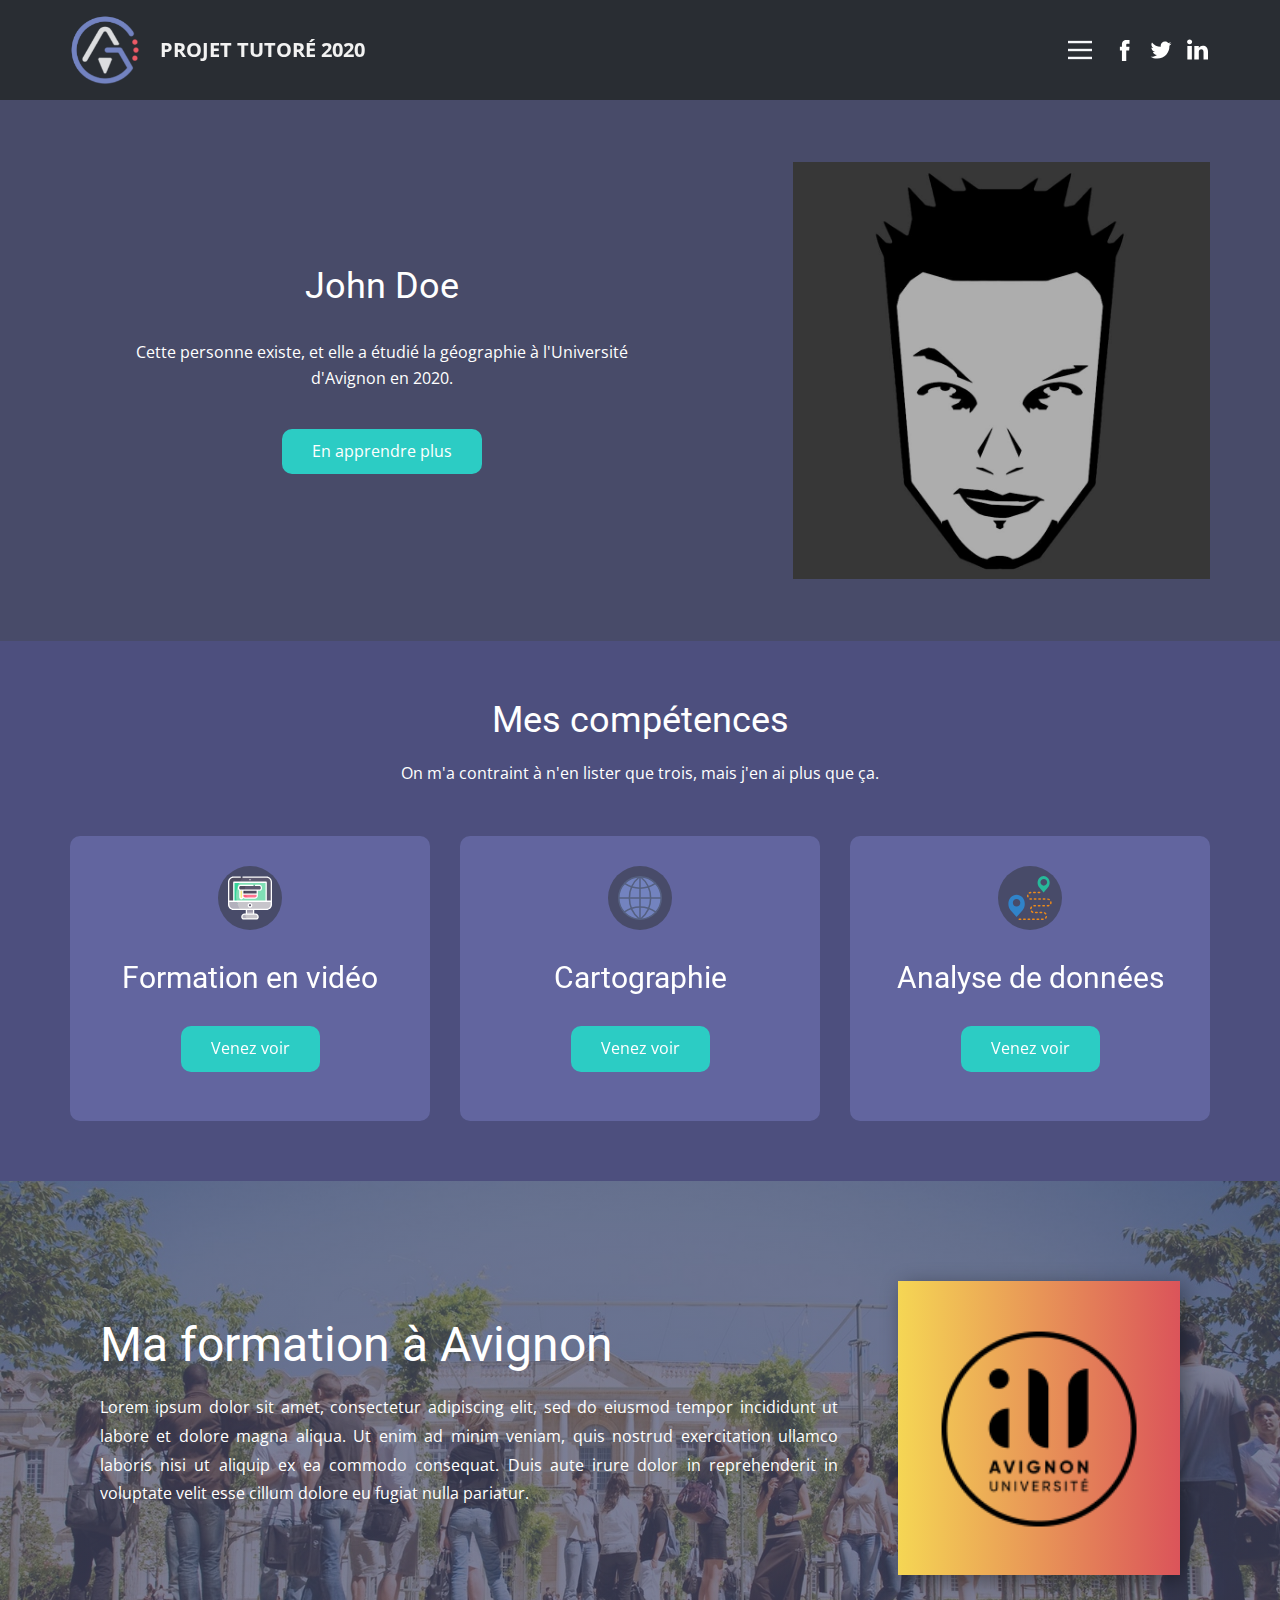
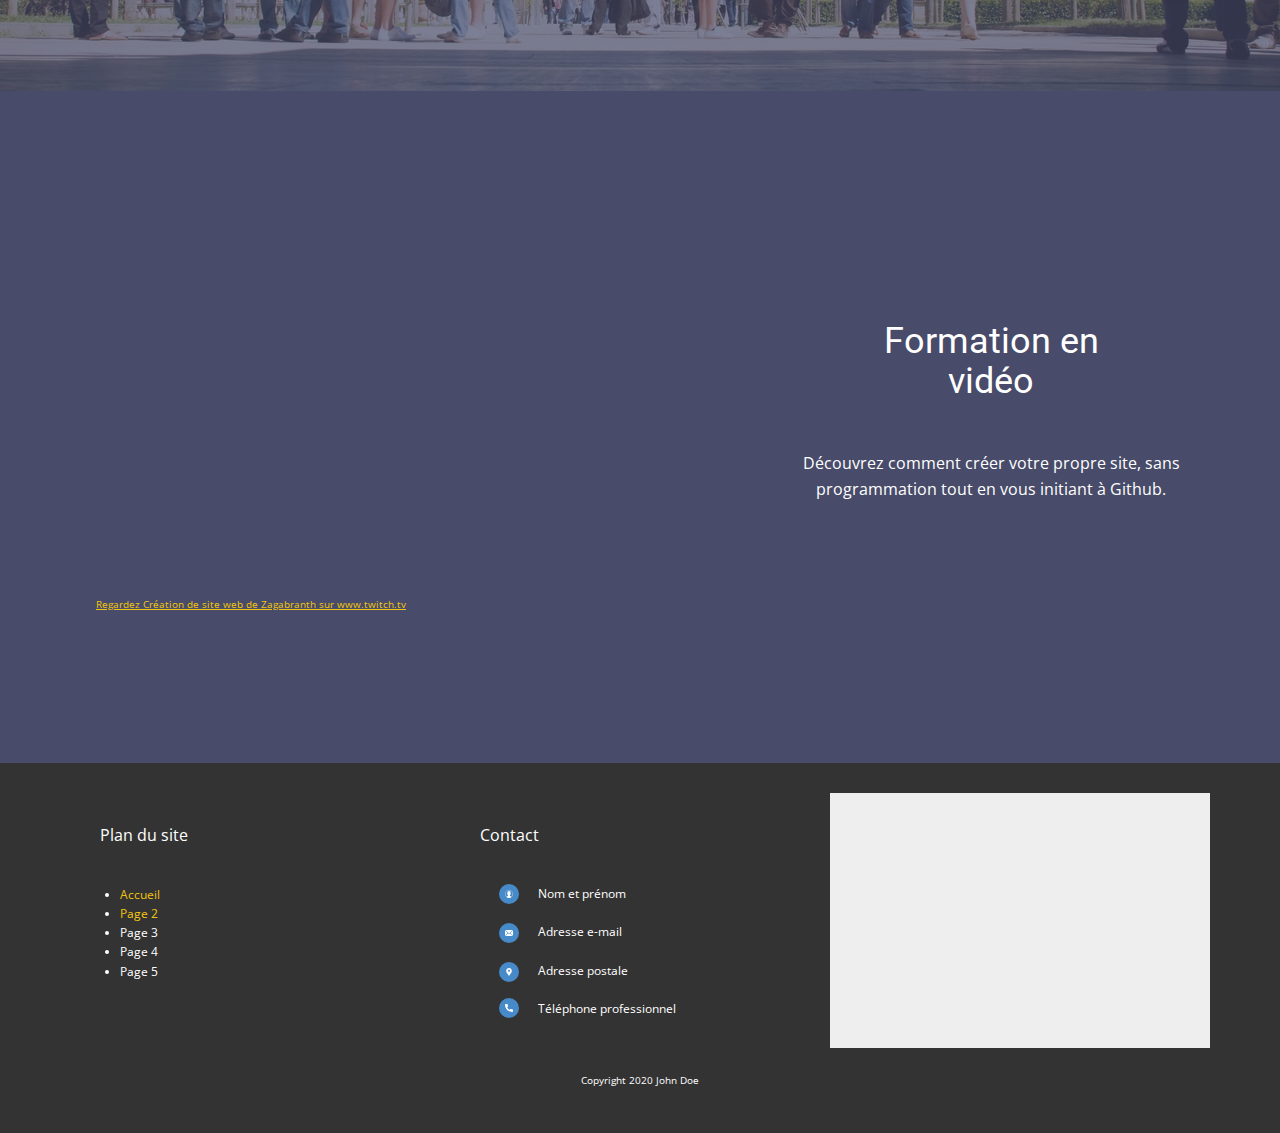
==== commit 91a9b587: "màj" ====
--- a/index.html
+++ b/index.html
@@ -6,11 +6,12 @@
     <meta name="keywords" content="Eric Mapman">
     <meta name="description" content="">
     <meta name="page_type" content="np-template-header-footer-from-plugin">
-    <title>Page 1</title>
+    <title>Accueil</title>
     <link rel="stylesheet" href="nicepage.css" media="screen">
-<link rel="stylesheet" href="Page-1.css" media="screen">
+<link rel="stylesheet" href="Accueil.css" media="screen">
     <script class="u-script" type="text/javascript" src="jquery.js" defer=""></script>
     <script class="u-script" type="text/javascript" src="nicepage.js" defer=""></script>
+    <link rel="icon" href="images/favicon.jpg">
     <link id="u-google-font" rel="stylesheet" href="https://fonts.googleapis.com/css?family=Roboto:100,100i,300,300i,400,400i,500,500i,700,700i,900,900i|Open+Sans:300,300i,400,400i,600,600i,700,700i,800,800i">
     
     
@@ -20,7 +21,7 @@
     <script type="application/ld+json">{
 		"@context": "http://schema.org",
 		"@type": "Organization",
-		"name": "",
+		"name": "Projet Tutoré",
 		"url": "index.html",
 		"logo": "images/LogoAE-Alexis_MARCON-woBG.png",
 		"sameAs": [
@@ -29,13 +30,13 @@
 				"#"
 		]
 }</script>
-    <meta property="og:title" content="Page 1">
+    <meta property="og:title" content="Accueil">
     <meta property="og:type" content="website">
     <meta name="theme-color" content="#478ac9">
     <link rel="canonical" href="index.html">
     <meta property="og:url" content="index.html">
   </head>
-  <body data-home-page="Page-1.html" data-home-page-title="Page 1" class="u-body"><header class="u-align-center-sm u-align-center-xs u-clearfix u-header u-palette-5-dark-3 u-sticky u-header" id="sec-19ac"><div class="u-clearfix u-sheet u-sheet-1">
+  <body data-home-page="Accueil.html" data-home-page-title="Accueil" class="u-body"><header class="u-align-center-sm u-align-center-xs u-clearfix u-header u-palette-5-dark-3 u-sticky u-header" id="sec-19ac"><div class="u-clearfix u-sheet u-sheet-1">
         <a href="#" class="slideInLeft-played u-image u-logo u-image-1" data-image-width="1876" data-image-height="1876" data-animation-name="slideIn" data-animation-duration="2000" data-animation-delay="500" data-animation-direction="Left">
           <img src="images/LogoAE-Alexis_MARCON-woBG.png" class="u-logo-image u-logo-image-1" data-image-width="70">
         </a>
@@ -59,7 +60,7 @@
             </span>
           </a>
         </div>
-        <nav class="u-menu u-menu-dropdown u-menu-open-right u-offcanvas u-menu-1">
+        <nav class="u-menu u-menu-dropdown u-menu-open-right u-offcanvas u-menu-1" data-responsive-from="XL">
           <div class="menu-collapse" style="font-size: 1rem; letter-spacing: 0; font-weight: 700; text-transform: uppercase;">
             <a class="u-button-style u-custom-left-right-menu-spacing u-custom-padding-bottom u-custom-text-active-color u-custom-text-hover-color u-custom-text-shadow u-custom-top-bottom-menu-spacing u-nav-link u-text-palette-5-light-3" href="#" style="text-shadow: 0 2px 8px rgba(128,128,128,1);">
               <svg class="u-svg-link" preserveAspectRatio="xMidYMin slice" viewBox="0 0 302 302" style="undefined"><use xmlns:xlink="http://www.w3.org/1999/xlink" xlink:href="#svg-8a8f"></use></svg>
@@ -70,23 +71,21 @@
           <div class="u-custom-menu u-nav-container">
             <ul class="u-nav u-spacing-0 u-unstyled u-nav-1"><li class="u-nav-item"><a class="u-button-style u-nav-link u-text-active-white u-text-hover-palette-3-base u-text-palette-5-light-3" href="Page-1.html" style="padding: 10px 20px;">Accueil</a>
 </li><li class="u-nav-item"><a class="u-button-style u-nav-link u-text-active-white u-text-hover-palette-3-base u-text-palette-5-light-3" href="Page-2.html" style="padding: 10px 20px;">Cartographie</a>
-</li><li class="u-nav-item"><a class="u-button-style u-nav-link u-text-active-white u-text-hover-palette-3-base u-text-palette-5-light-3" href="" style="padding: 10px 20px;">Page 3</a>
-</li><li class="u-nav-item"><a class="u-button-style u-nav-link u-text-active-white u-text-hover-palette-3-base u-text-palette-5-light-3" href="" style="padding: 10px 20px;">Page 3</a>
+</li><li class="u-nav-item"><a class="u-button-style u-nav-link u-text-active-white u-text-hover-palette-3-base u-text-palette-5-light-3" style="padding: 10px 20px;">PowerBi Brouillon</a>
 </li></ul>
           </div>
           <div class="u-custom-menu u-nav-container-collapse">
-            <div class="u-align-center u-black u-container-style u-inner-container-layout u-opacity u-opacity-95 u-sidenav">
+            <div class="u-align-center u-container-style u-custom-color-3 u-inner-container-layout u-opacity u-opacity-95 u-sidenav">
               <div class="u-menu-close"></div>
-              <ul class="u-align-center u-nav u-popupmenu-items u-unstyled u-nav-2"><li class="u-nav-item"><a class="u-button-style u-nav-link" href="Page-1.html" style="padding: 10px 20px;">Accueil</a>
+              <ul class="u-align-center u-nav u-popupmenu-items u-spacing-15 u-unstyled u-nav-2"><li class="u-nav-item"><a class="u-button-style u-nav-link" href="Page-1.html" style="padding: 10px 20px;">Accueil</a>
 </li><li class="u-nav-item"><a class="u-button-style u-nav-link" href="Page-2.html" style="padding: 10px 20px;">Cartographie</a>
-</li><li class="u-nav-item"><a class="u-button-style u-nav-link" href="" style="padding: 10px 20px;">Page 3</a>
-</li><li class="u-nav-item"><a class="u-button-style u-nav-link" href="" style="padding: 10px 20px;">Page 3</a>
+</li><li class="u-nav-item"><a class="u-button-style u-nav-link" style="padding: 10px 20px;">PowerBi Brouillon</a>
 </li></ul>
             </div>
-            <div class="u-black u-menu-overlay u-opacity u-opacity-70"></div>
+            <div class="u-menu-overlay u-opacity u-opacity-70 u-palette-5-dark-3"></div>
           </div>
         </nav>
-        <p class="fadeInRight-played fadeInUp-played u-hidden-md u-hidden-xs u-large-text u-text u-text-default u-text-variant u-text-1" data-animation-name="fadeIn" data-animation-duration="3000" data-animation-delay="1000" data-animation-direction="Right">
+        <p class="fadeInRight-played fadeInUp-played u-hidden-md u-hidden-xs u-large-text u-text u-text-default u-text-grey-5 u-text-variant u-text-1" data-animation-name="fadeIn" data-animation-duration="3000" data-animation-delay="1000" data-animation-direction="Right">
           <a href="2664513948">Projet Tutoré 2020</a>
         </p>
       </div></header>
@@ -141,7 +140,7 @@
 	c0.214,0,0.426-0.011,0.639-0.016C37.787,50.384,43,40.303,43,29S37.787,7.616,29.639,1.016C29.426,1.011,29.214,1,29,1"></path><line style="fill:none;stroke:#556080;stroke-width:2;stroke-linecap:round;stroke-miterlimit:10;" x1="1" y1="29" x2="57" y2="29"></line><g></g><g></g><g></g><g></g><g></g><g></g><g></g><g></g><g></g><g></g><g></g><g></g><g></g><g></g><g></g></svg>
                   </span>
                   <h3 class="u-align-center u-text u-text-4">Cartographie</h3>
-                  <a href="Page-2.html" class="u-active-palette-4-light-2 u-btn u-button-style u-hover-palette-4-light-1 u-palette-4-dark-1 u-btn-2">Venez voir</a>
+                  <a href="Cartographie.html" class="u-active-palette-4-light-2 u-btn u-button-style u-hover-palette-4-light-1 u-palette-4-dark-1 u-btn-2">Venez voir</a>
                 </div>
               </div>
               <div class="u-border-radius-10 u-container-style u-custom-color-5 u-layout-cell u-right-cell u-shape-round u-size-20 u-layout-cell-3" data-animation-name="zoomIn" data-animation-duration="1000" data-animation-delay="2000" data-animation-direction="">
@@ -260,10 +259,10 @@
                       <p class="u-text u-text-default u-text-1">Plan du site</p>
                       <ul class="u-text u-text-2">
                         <li>
-                          <a href="Page-1.html">Accueil</a>
+                          <a href="Accueil.html">Accueil</a>
                         </li>
                         <li>
-                          <a href="Page-2.html">Page 2</a>
+                          <a href="Cartographie.html">Page 2</a>
                         </li>
                         <li>Page 3</li>
                         <li>Page 4</li>
@@ -351,18 +350,6 @@
           </div>
         </div>
       </div></footer>
-    <section class="u-backlink u-clearfix u-grey-80">
-      <a class="u-link" href="https://nicepage.com/html" target="_blank">
-        <span>Modèle</span>
-      </a>
-      <p class="u-text">
-        <span>created with</span>
-      </p>
-      <a class="u-link" href="https://nicepage.com" target="_blank">
-        <span>Nicepage</span>
-      </a>.
-    
-    </section>
     <span style="height: 64px; width: 64px; margin-left: 0; margin-right: auto; margin-top: 0; background-image: none; right: 20px; bottom: 20px" class="u-back-to-top u-icon u-icon-circle u-opacity u-opacity-85 u-palette-1-base u-spacing-15" data-href="#">
       <svg class="u-svg-link" preserveAspectRatio="xMidYMin slice" viewBox="0 0 551.13 551.13"><use xmlns:xlink="http://www.w3.org/1999/xlink" xlink:href="#svg-1d98"></use></svg>
       <svg class="u-svg-content" enable-background="new 0 0 551.13 551.13" viewBox="0 0 551.13 551.13" xmlns="http://www.w3.org/2000/svg" id="svg-1d98"><path d="m275.565 189.451 223.897 223.897h51.668l-275.565-275.565-275.565 275.565h51.668z"></path></svg>
--- a/nicepage.css
+++ b/nicepage.css
@@ -27184,15 +27184,15 @@
 .u-header .u-icon-1 {height: 100%}
 .u-header .u-icon-2 {height: 100%}
 .u-header .u-icon-3 {height: 100%}
-.u-header .u-menu-1 {margin: -31px 118px 0 auto}
+.u-header .u-menu-1 {margin: -29px 118px 0 auto}
 .u-header .u-nav-1 {font-size: 1rem; letter-spacing: 0; font-weight: 700; text-transform: uppercase}
-.u-header .u-nav-2 {font-size: 1rem}
-.u-header .u-text-1 {font-weight: 700; background-image: none; margin: -34px auto 0 90px} 
+.u-header .u-nav-2 {font-size: 1rem; text-transform: uppercase; font-weight: 700}
+.u-header .u-text-1 {font-weight: 700; background-image: none; text-transform: uppercase; margin: -32px auto 34px 90px} 
 @media (max-width: 1199px){ .u-header .u-sheet-1 {margin: 0 auto}
 .u-header .u-image-1 {width: 63px; height: 63px}
 .u-header .u-social-icons-1 {margin-top: -111px}
 .u-header .u-menu-1 {margin-right: auto}
-.u-header .u-text-1 {margin-left: 0} }
+.u-header .u-text-1 {margin-bottom: 60px; margin-left: 0} }
 
 @media (max-width: 767px){ .u-header .u-sheet-1 {min-height: 148px}
 .u-header .u-image-1 {margin-left: auto}
--- a/Accueil.css
+++ b/Accueil.css
@@ -0,0 +1,144 @@
+.u-section-1 {background-image: none}
+.u-section-1 .u-sheet-1 {min-height: 541px}
+.u-section-1 .u-layout-wrap-1 {pointer-events: auto; width: 1140px; margin: 60px auto}
+.u-section-1 .u-layout-cell-1 {min-height: 521px; pointer-events: auto}
+.u-section-1 .u-container-layout-1 {padding: 30px 60px}
+.u-section-1 .u-text-1 {margin: 0}
+.u-section-1 .u-text-2 {margin: 34px 0 0}
+.u-section-1 .u-btn-1 {border-style: none; background-image: none; margin: 37px auto 0}
+.u-section-1 .u-image-1 {min-height: 521px; pointer-events: auto; background-image: url("images/Avatar11.jpg"); background-position: 50% 50%}
+.u-section-1 .u-container-layout-2 {padding: 30px 60px} 
+
+@media (max-width: 1199px){ .u-section-1 {min-height: 24px}
+.u-section-1 .u-sheet-1 {min-height: 24px}
+.u-section-1 .u-layout-wrap-1 {width: 940px; margin-left: 100px}
+.u-section-1 .u-layout-cell-1 {min-height: 430px}
+.u-section-1 .u-image-1 {min-height: 430px} }
+
+@media (max-width: 991px){ .u-section-1 .u-layout-wrap-1 {margin-left: 0; width: 720px}
+.u-section-1 .u-layout-cell-1 {min-height: 100px}
+.u-section-1 .u-container-layout-1 {padding-left: 30px; padding-right: 30px}
+.u-section-1 .u-image-1 {min-height: 329px}
+.u-section-1 .u-container-layout-2 {padding-left: 30px; padding-right: 30px} }
+
+@media (max-width: 767px){ .u-section-1 {min-height: 1320px}
+.u-section-1 .u-sheet-1 {min-height: 289px}
+.u-section-1 .u-layout-wrap-1 {width: 540px}
+.u-section-1 .u-container-layout-1 {padding-left: 10px; padding-right: 10px}
+.u-section-1 .u-image-1 {min-height: 592px}
+.u-section-1 .u-container-layout-2 {padding-left: 10px; padding-right: 10px} }
+
+@media (max-width: 575px){ .u-section-1 {min-height: 1137px}
+.u-section-1 .u-sheet-1 {min-height: 106px}
+.u-section-1 .u-layout-wrap-1 {width: 340px}
+.u-section-1 .u-image-1 {min-height: 373px} }.u-section-2 .u-sheet-1 {min-height: 539px}
+.u-section-2 .u-text-1 {width: 740px; margin: 60px auto 0}
+.u-section-2 .u-text-2 {width: 740px; margin: 20px auto 0}
+.u-section-2 .u-layout-wrap-1 {margin: 50px auto 60px 0}
+.u-section-2 .u-layout-cell-1 {min-height: 315px}
+.u-section-2 .u-container-layout-1 {padding: 30px}
+.u-section-2 .u-icon-1 {height: 64px; width: 64px; margin: 0 auto}
+.u-section-2 .u-text-3 {margin: 30px 0 0}
+.u-section-2 .u-btn-1 {background-image: none; border-style: none; margin: 30px auto 0}
+.u-section-2 .u-layout-cell-2 {min-height: 315px}
+.u-section-2 .u-container-layout-2 {padding: 30px}
+.u-section-2 .u-icon-2 {height: 64px; width: 64px; margin: 0 auto}
+.u-section-2 .u-text-4 {margin: 30px 0 0}
+.u-section-2 .u-btn-2 {background-image: none; border-style: none; margin: 30px auto 0}
+.u-section-2 .u-layout-cell-3 {min-height: 315px}
+.u-section-2 .u-container-layout-3 {padding: 30px}
+.u-section-2 .u-icon-3 {height: 64px; width: 64px; margin: 0 auto}
+.u-section-2 .u-text-5 {margin: 30px 0 0}
+.u-section-2 .u-btn-3 {background-image: none; border-style: none; margin: 30px auto 0} 
+
+@media (max-width: 1199px){ .u-section-2 .u-sheet-1 {min-height: 374px}
+.u-section-2 .u-layout-wrap-1 {margin-right: initial; margin-left: initial}
+.u-section-2 .u-layout-cell-1 {min-height: 260px}
+.u-section-2 .u-layout-cell-2 {min-height: 260px}
+.u-section-2 .u-layout-cell-3 {min-height: 260px} }
+
+@media (max-width: 991px){ .u-section-2 .u-sheet-1 {min-height: 214px}
+.u-section-2 .u-text-1 {width: 720px}
+.u-section-2 .u-text-2 {width: 720px}
+.u-section-2 .u-layout-cell-1 {min-height: 100px}
+.u-section-2 .u-layout-cell-2 {min-height: 100px}
+.u-section-2 .u-layout-cell-3 {min-height: 100px} }
+
+@media (max-width: 767px){ .u-section-2 .u-sheet-1 {min-height: 314px}
+.u-section-2 .u-text-1 {width: 540px}
+.u-section-2 .u-text-2 {width: 540px}
+.u-section-2 .u-container-layout-1 {padding-left: 10px; padding-right: 10px}
+.u-section-2 .u-container-layout-2 {padding-left: 10px; padding-right: 10px}
+.u-section-2 .u-container-layout-3 {padding-left: 10px; padding-right: 10px} }
+
+@media (max-width: 575px){ .u-section-2 .u-sheet-1 {min-height: 95px}
+.u-section-2 .u-text-1 {width: 340px}
+.u-section-2 .u-text-2 {width: 340px} }.u-section-3 {background-image: linear-gradient(0deg, rgba(72,75,105,0.7), rgba(72,75,105,0.7)), url("images/bandeau_generique.jpg"); background-position: 50% 50%}
+.u-section-3 .u-sheet-1 {min-height: 510px}
+.u-section-3 .u-layout-wrap-1 {margin-top: 60px; margin-bottom: 60px}
+.u-section-3 .u-layout-cell-1 {min-height: 390px}
+.u-section-3 .u-container-layout-1 {padding: 30px}
+.u-section-3 .u-text-1 {font-size: 3rem; margin: 48px 0 0}
+.u-section-3 .u-text-2 {line-height: 1.8; font-size: 1rem; margin: 21px 0 0}
+.u-section-3 .u-layout-cell-2 {min-height: 390px}
+.u-section-3 .u-container-layout-2 {padding: 30px 31px 30px 30px}
+.u-section-3 .u-group-1 {width: 282px; min-height: 294px; background-image: linear-gradient(to right, #f5d654, #db545a); box-shadow: 5px 5px 20px 0 rgba(0,0,0,0.4); margin: 10px 0 0}
+.u-section-3 .u-container-layout-3 {padding: 30px}
+.u-section-3 .u-image-1 {width: 198px; height: 233px; margin: 0 auto} 
+
+@media (max-width: 1199px){ .u-section-3 {background-position: 50% 1.85185vh; min-height: 276px}
+.u-section-3 .u-sheet-1 {min-height: 208px}
+.u-section-3 .u-layout-cell-1 {min-height: 322px}
+.u-section-3 .u-layout-cell-2 {min-height: 322px}
+.u-section-3 .u-group-1 {width: 221px}
+.u-section-3 .u-image-1 {width: 161px; height: 189px} }
+
+@media (max-width: 991px){ .u-section-3 {min-height: 126px}
+.u-section-3 .u-sheet-1 {min-height: 133px}
+.u-section-3 .u-layout-cell-1 {min-height: 247px}
+.u-section-3 .u-layout-cell-2 {min-height: 247px}
+.u-section-3 .u-container-layout-2 {padding-right: 30px}
+.u-section-3 .u-group-1 {width: 156px}
+.u-section-3 .u-image-1 {width: 96px; height: 113px} }
+
+@media (max-width: 767px){ .u-section-3 {min-height: 762px}
+.u-section-3 .u-sheet-1 {min-height: 769px}
+.u-section-3 .u-layout-cell-1 {min-height: 265px}
+.u-section-3 .u-container-layout-1 {padding-left: 10px; padding-right: 10px}
+.u-section-3 .u-layout-cell-2 {min-height: 618px}
+.u-section-3 .u-container-layout-2 {padding-left: 10px; padding-right: 10px}
+.u-section-3 .u-container-layout-3 {padding-left: 10px; padding-right: 10px} }
+
+@media (max-width: 575px){ .u-section-3 {min-height: 435px}
+.u-section-3 .u-sheet-1 {min-height: 442px}
+.u-section-3 .u-layout-cell-1 {min-height: 167px}
+.u-section-3 .u-layout-cell-2 {min-height: 389px} }.u-section-4 {background-image: none}
+.u-section-4 .u-sheet-1 {min-height: 540px}
+.u-section-4 .u-layout-wrap-1 {width: 1140px; margin: 70px auto 100px 0}
+.u-section-4 .u-layout-cell-1 {min-height: 532px}
+.u-section-4 .u-container-layout-1 {padding: 20px}
+.u-section-4 .u-custom-html-1 {min-height: 407px; margin: 0 auto}
+.u-section-4 .u-layout-cell-2 {min-height: 532px}
+.u-section-4 .u-container-layout-2 {padding: 30px}
+.u-section-4 .u-text-1 {margin: 0 35px}
+.u-section-4 .u-text-2 {margin: 50px 0 0} 
+
+@media (max-width: 1199px){ .u-section-4 .u-sheet-1 {min-height: 268px}
+.u-section-4 .u-layout-wrap-1 {width: 940px}
+.u-section-4 .u-layout-cell-1 {min-height: 400px}
+.u-section-4 .u-custom-html-1 {width: 550px; height: auto}
+.u-section-4 .u-layout-cell-2 {min-height: 439px}
+.u-section-4 .u-text-1 {margin-right: 0; margin-left: 0} }
+
+@media (max-width: 991px){ .u-section-4 .u-layout-wrap-1 {width: 720px}
+.u-section-4 .u-layout-cell-1 {min-height: 100px}
+.u-section-4 .u-container-layout-1 {padding-left: 30px; padding-right: 30px}
+.u-section-4 .u-layout-cell-2 {min-height: 100px} }
+
+@media (max-width: 767px){ .u-section-4 .u-layout-wrap-1 {width: 540px}
+.u-section-4 .u-container-layout-1 {padding-left: 10px; padding-right: 10px}
+.u-section-4 .u-custom-html-1 {width: 520px}
+.u-section-4 .u-container-layout-2 {padding-left: 10px; padding-right: 10px} }
+
+@media (max-width: 575px){ .u-section-4 .u-layout-wrap-1 {width: 340px}
+.u-section-4 .u-custom-html-1 {width: 320px} }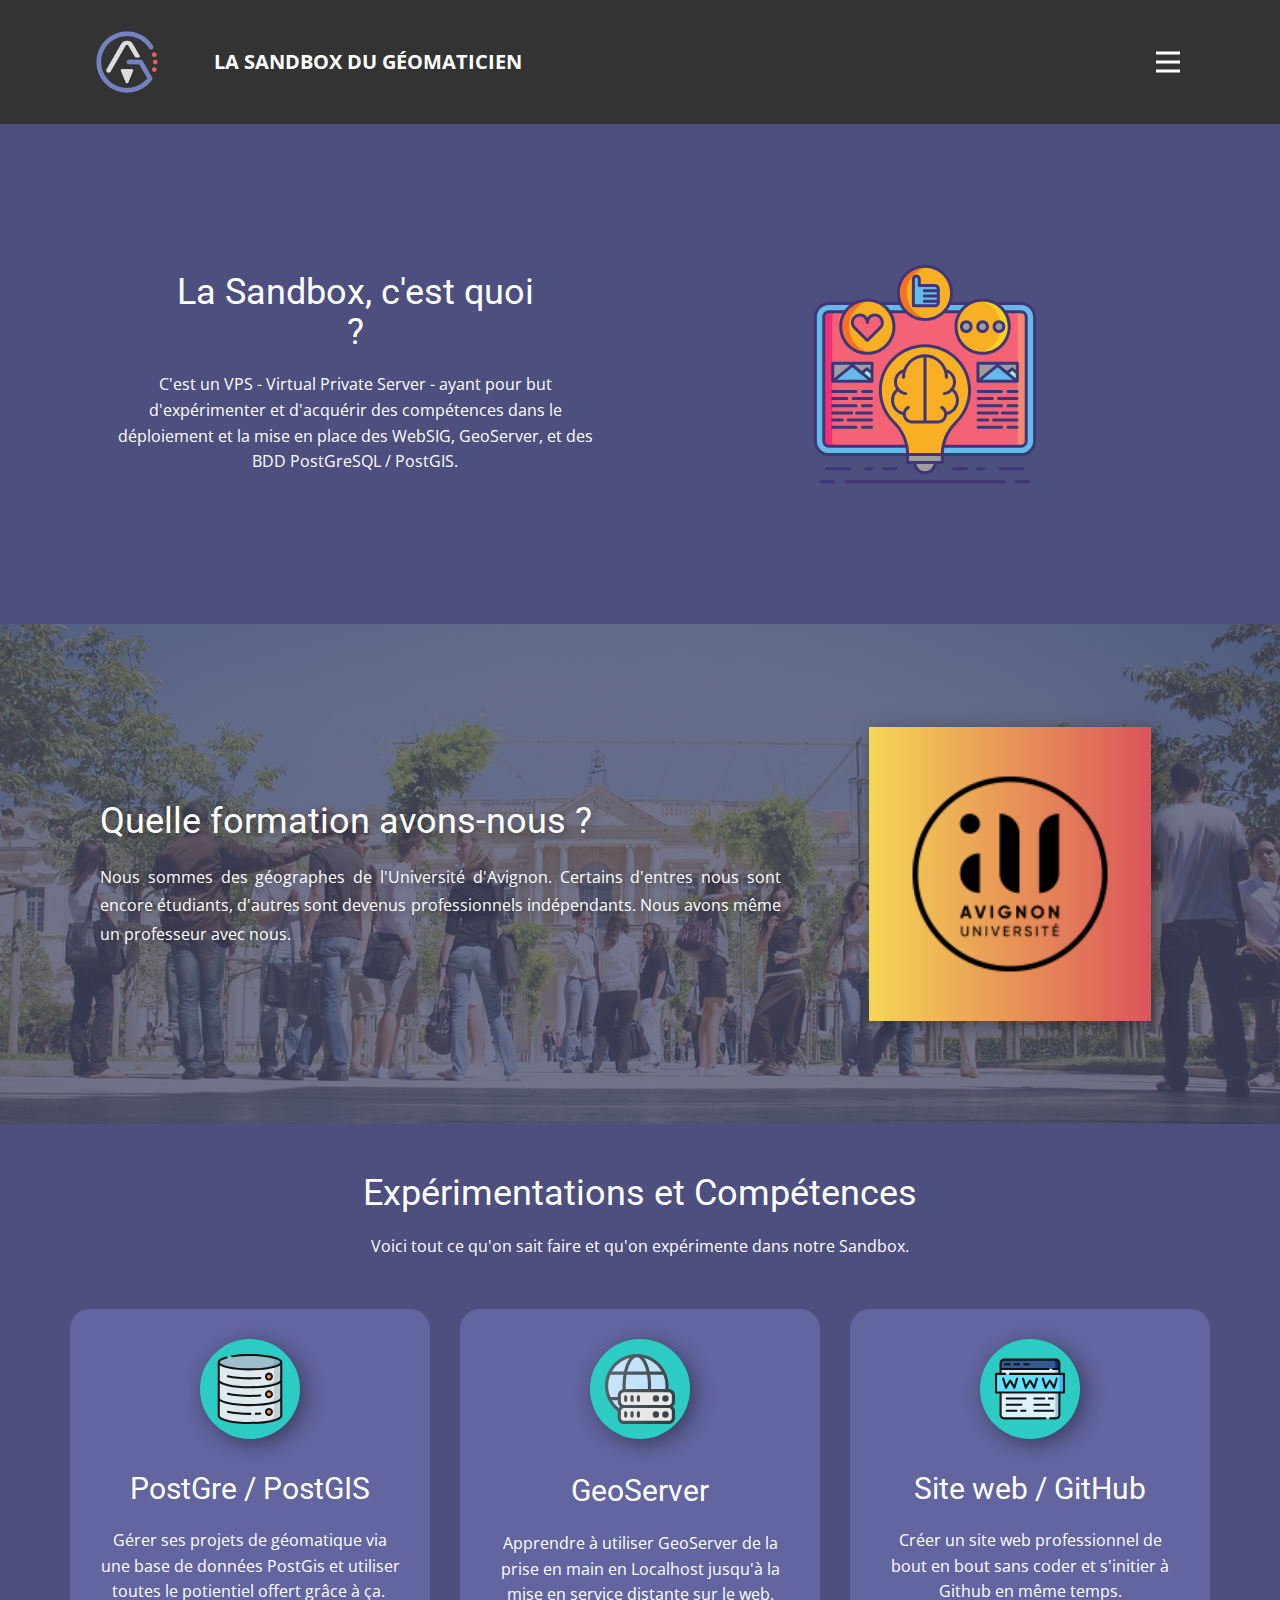
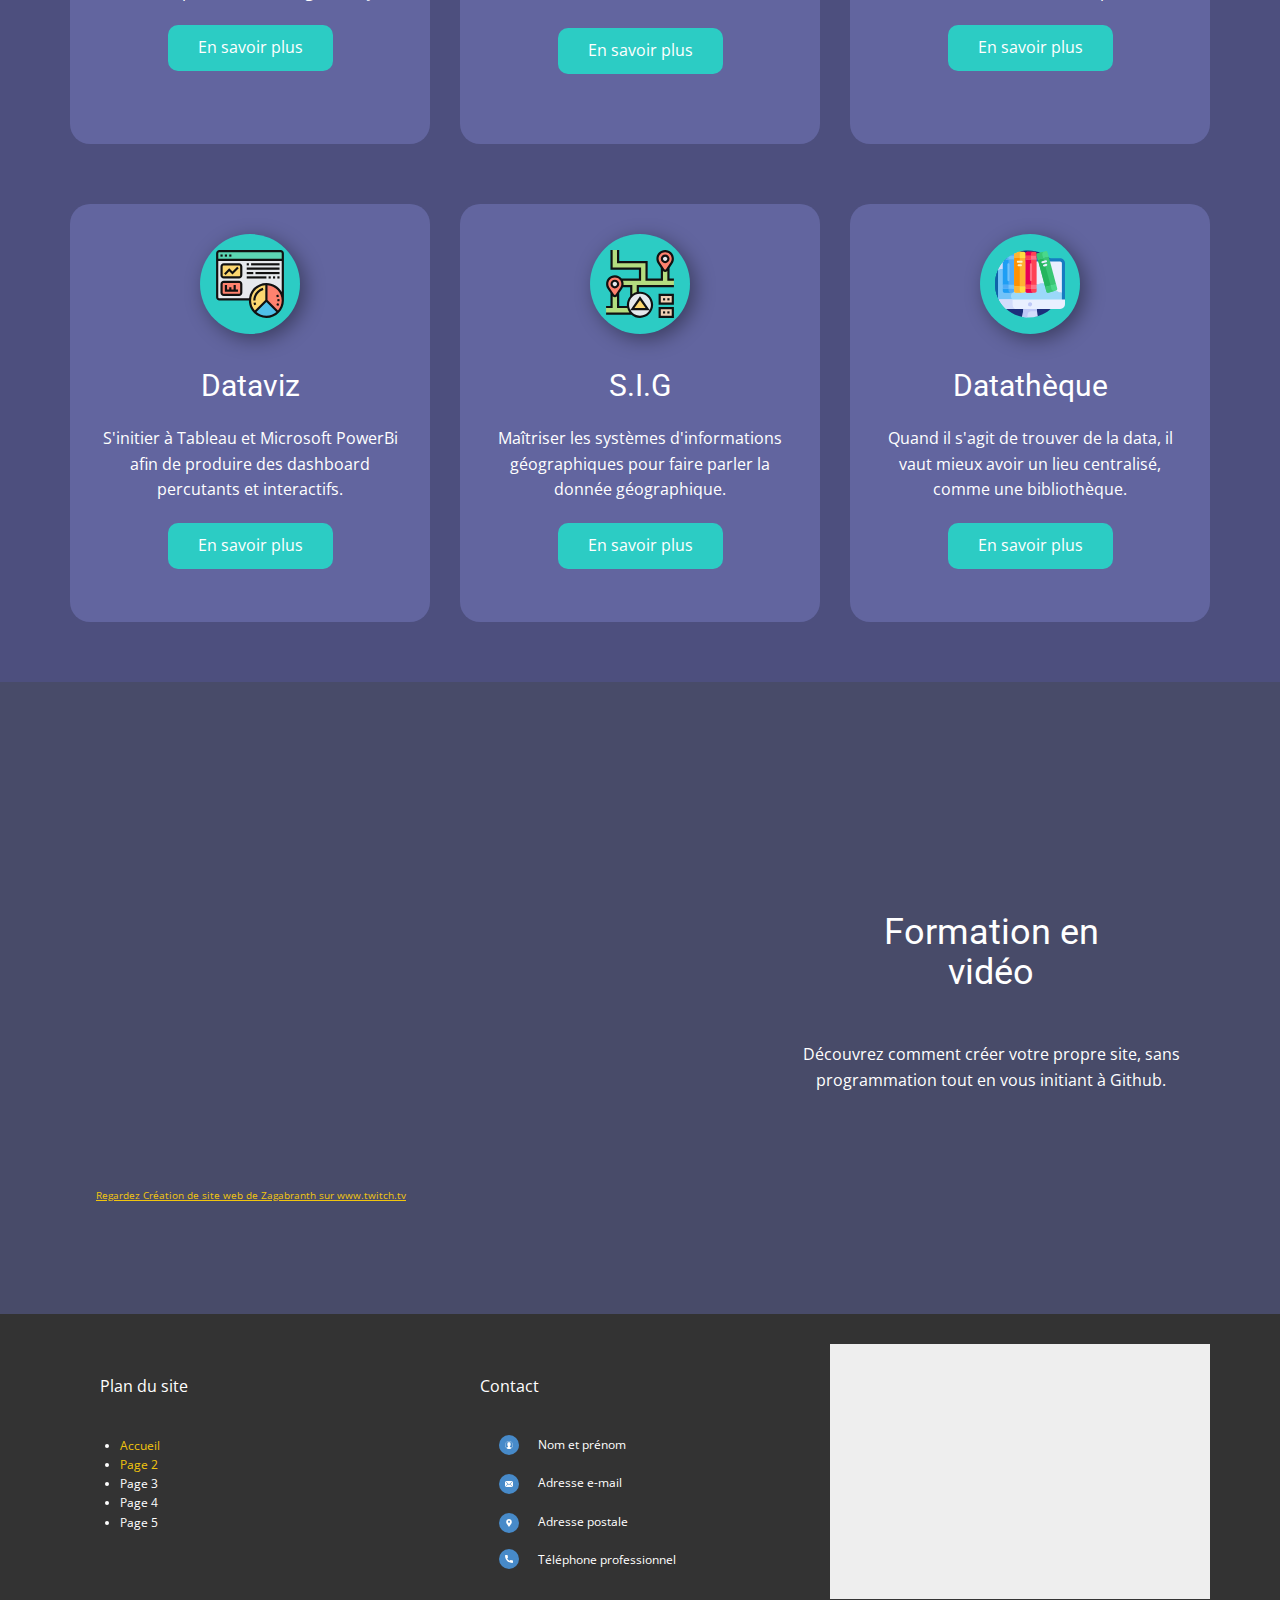
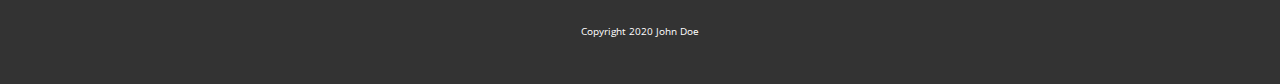
==== commit 98460a73: "Add files via upload" ====
--- a/index.html
+++ b/index.html
@@ -3,7 +3,7 @@
   <head>
     <meta name="viewport" content="width=device-width, initial-scale=1.0">
     <meta charset="utf-8">
-    <meta name="keywords" content="Eric Mapman">
+    <meta name="keywords" content="">
     <meta name="description" content="">
     <meta name="page_type" content="np-template-header-footer-from-plugin">
     <title>Accueil</title>
@@ -12,23 +12,18 @@
     <script class="u-script" type="text/javascript" src="jquery.js" defer=""></script>
     <script class="u-script" type="text/javascript" src="nicepage.js" defer=""></script>
     <link rel="icon" href="images/favicon.jpg">
-    <link id="u-google-font" rel="stylesheet" href="https://fonts.googleapis.com/css?family=Roboto:100,100i,300,300i,400,400i,500,500i,700,700i,900,900i|Open+Sans:300,300i,400,400i,600,600i,700,700i,800,800i">
-    
-    
-    
-    
-    
+    
+    
+    
+    
+    
+    <link id="u-theme-google-font" rel="stylesheet" href="https://fonts.googleapis.com/css?family=Roboto:100,100i,300,300i,400,400i,500,500i,700,700i,900,900i|Open+Sans:300,300i,400,400i,600,600i,700,700i,800,800i">
     <script type="application/ld+json">{
 		"@context": "http://schema.org",
 		"@type": "Organization",
 		"name": "Projet Tutoré",
 		"url": "index.html",
-		"logo": "images/LogoAE-Alexis_MARCON-woBG.png",
-		"sameAs": [
-				"#",
-				"#",
-				"#"
-		]
+		"logo": "images/LogoAE-Alexis_MARCON-woBG.png"
 }</script>
     <meta property="og:title" content="Accueil">
     <meta property="og:type" content="website">
@@ -36,183 +31,241 @@
     <link rel="canonical" href="index.html">
     <meta property="og:url" content="index.html">
   </head>
-  <body data-home-page="Accueil.html" data-home-page-title="Accueil" class="u-body"><header class="u-align-center-sm u-align-center-xs u-clearfix u-header u-palette-5-dark-3 u-sticky u-header" id="sec-19ac"><div class="u-clearfix u-sheet u-sheet-1">
-        <a href="#" class="slideInLeft-played u-image u-logo u-image-1" data-image-width="1876" data-image-height="1876" data-animation-name="slideIn" data-animation-duration="2000" data-animation-delay="500" data-animation-direction="Left">
-          <img src="images/LogoAE-Alexis_MARCON-woBG.png" class="u-logo-image u-logo-image-1" data-image-width="70">
-        </a>
-        <div class="u-social-icons u-spacing-10 u-social-icons-1">
-          <a class="u-social-url" target="_blank" href="#">
-            <span class="u-icon u-icon-circle u-social-facebook u-social-type-logo u-icon-1">
-              <svg class="u-svg-link" preserveAspectRatio="xMidYMin slice" viewBox="0 0 112 112" style=""><use xmlns:xlink="http://www.w3.org/1999/xlink" xlink:href="#svg-8199"></use></svg>
-              <svg x="0px" y="0px" viewBox="0 0 112 112" id="svg-8199" class="u-svg-content"><path d="M75.5,28.8H65.4c-1.5,0-4,0.9-4,4.3v9.4h13.9l-1.5,15.8H61.4v45.1H42.8V58.3h-8.8V42.4h8.8V32.2 c0-7.4,3.4-18.8,18.8-18.8h13.8v15.4H75.5z"></path></svg>
-            </span>
-          </a>
-          <a class="u-social-url" target="_blank" href="#">
-            <span class="u-icon u-icon-circle u-social-twitter u-social-type-logo u-icon-2">
-              <svg class="u-svg-link" preserveAspectRatio="xMidYMin slice" viewBox="0 0 112 112" style=""><use xmlns:xlink="http://www.w3.org/1999/xlink" xlink:href="#svg-52ff"></use></svg>
-              <svg x="0px" y="0px" viewBox="0 0 112 112" id="svg-52ff" class="u-svg-content"><path d="M92.2,38.2c0,0.8,0,1.6,0,2.3c0,24.3-18.6,52.4-52.6,52.4c-10.6,0.1-20.2-2.9-28.5-8.2 c1.4,0.2,2.9,0.2,4.4,0.2c8.7,0,16.7-2.9,23-7.9c-8.1-0.2-14.9-5.5-17.3-12.8c1.1,0.2,2.4,0.2,3.4,0.2c1.6,0,3.3-0.2,4.8-0.7 c-8.4-1.6-14.9-9.2-14.9-18c0-0.2,0-0.2,0-0.2c2.5,1.4,5.4,2.2,8.4,2.3c-5-3.3-8.3-8.9-8.3-15.4c0-3.4,1-6.5,2.5-9.2 c9.1,11.1,22.7,18.5,38,19.2c-0.2-1.4-0.4-2.8-0.4-4.3c0.1-10,8.3-18.2,18.5-18.2c5.4,0,10.1,2.2,13.5,5.7c4.3-0.8,8.1-2.3,11.7-4.5 c-1.4,4.3-4.3,7.9-8.1,10.1c3.7-0.4,7.3-1.4,10.6-2.9C98.9,32.3,95.7,35.5,92.2,38.2z"></path></svg>
-            </span>
-          </a>
-          <a class="u-social-url" target="_blank" href="#">
-            <span class="u-icon u-icon-circle u-social-linkedin u-social-type-logo u-icon-3">
-              <svg class="u-svg-link" preserveAspectRatio="xMidYMin slice" viewBox="0 0 112 112" style=""><use xmlns:xlink="http://www.w3.org/1999/xlink" xlink:href="#svg-e0f0"></use></svg>
-              <svg x="0px" y="0px" viewBox="0 0 112 112" id="svg-e0f0" class="u-svg-content"><path d="M33.8,96.8H14.5v-58h19.3V96.8z M24.1,30.9L24.1,30.9c-6.6,0-10.8-4.5-10.8-10.1c0-5.8,4.3-10.1,10.9-10.1 S34.9,15,35.1,20.8C35.1,26.4,30.8,30.9,24.1,30.9z M103.3,96.8H84.1v-31c0-7.8-2.7-13.1-9.8-13.1c-5.3,0-8.5,3.6-9.9,7.1 c-0.6,1.3-0.6,3-0.6,4.8V97H44.5c0,0,0.3-52.6,0-58h19.3v8.2c2.6-3.9,7.2-9.6,17.4-9.6c12.7,0,22.2,8.4,22.2,26.1V96.8z"></path></svg>
-            </span>
-          </a>
-        </div>
-        <nav class="u-menu u-menu-dropdown u-menu-open-right u-offcanvas u-menu-1" data-responsive-from="XL">
-          <div class="menu-collapse" style="font-size: 1rem; letter-spacing: 0; font-weight: 700; text-transform: uppercase;">
-            <a class="u-button-style u-custom-left-right-menu-spacing u-custom-padding-bottom u-custom-text-active-color u-custom-text-hover-color u-custom-text-shadow u-custom-top-bottom-menu-spacing u-nav-link u-text-palette-5-light-3" href="#" style="text-shadow: 0 2px 8px rgba(128,128,128,1);">
-              <svg class="u-svg-link" preserveAspectRatio="xMidYMin slice" viewBox="0 0 302 302" style="undefined"><use xmlns:xlink="http://www.w3.org/1999/xlink" xlink:href="#svg-8a8f"></use></svg>
-              <svg xmlns="http://www.w3.org/2000/svg" xmlns:xlink="http://www.w3.org/1999/xlink" version="1.1" id="svg-8a8f" x="0px" y="0px" viewBox="0 0 302 302" style="enable-background:new 0 0 302 302;" xml:space="preserve" class="u-svg-content"><g><rect y="36" width="302" height="30"></rect><rect y="236" width="302" height="30"></rect><rect y="136" width="302" height="30"></rect>
+  <body data-home-page="Accueil.html" data-home-page-title="Accueil" class="u-body"><header class="u-clearfix u-grey-80 u-header u-header" id="sec-19ac"><div class="u-clearfix u-sheet u-valign-middle u-sheet-1">
+        <div class="u-clearfix u-expanded-width u-layout-wrap u-layout-wrap-1">
+          <div class="u-layout">
+            <div class="u-layout-row">
+              <div class="u-align-center-lg u-align-center-md u-align-center-sm u-align-center-xs u-container-style u-layout-cell u-left-cell u-size-6-lg u-size-6-xl u-size-60-md u-size-8-sm u-size-8-xs u-layout-cell-1">
+                <div class="u-container-layout u-valign-middle u-container-layout-1">
+                  <a href="#" class="u-image u-logo u-image-1" data-image-width="1876" data-image-height="1876">
+                    <img src="images/LogoAE-Alexis_MARCON-woBG.png" class="u-logo-image u-logo-image-1" data-image-width="64">
+                  </a>
+                </div>
+              </div>
+              <div class="u-align-left-md u-align-left-sm u-align-left-xs u-container-style u-layout-cell u-size-30-lg u-size-30-xl u-size-32-sm u-size-32-xs u-size-60-md u-layout-cell-2">
+                <div class="u-container-layout u-valign-middle u-container-layout-2">
+                  <p class="u-large-text u-text u-text-default u-text-font u-text-variant u-text-1">la sandbox du géomaticien</p>
+                </div>
+              </div>
+              <div class="u-align-center-sm u-align-center-xs u-container-style u-layout-cell u-right-cell u-size-24 u-size-60-md u-layout-cell-3">
+                <div class="u-container-layout u-valign-middle u-container-layout-3">
+                  <nav class="u-align-left u-menu u-menu-dropdown u-nav-spacing-25 u-offcanvas u-offcanvas-shift u-menu-1" data-responsive-from="XL">
+                    <div class="menu-collapse u-custom-font u-font-arial" style="font-size: 1rem; letter-spacing: 0;">
+                      <a class="u-button-style u-custom-left-right-menu-spacing u-custom-padding-bottom u-custom-text-active-color u-custom-text-color u-custom-text-hover-color u-custom-top-bottom-menu-spacing u-nav-link" href="#" style="padding: 4px 0; font-size: calc(1em + 8px);">
+                        <svg class="u-svg-link" preserveAspectRatio="xMidYMin slice" viewBox="0 0 341.333 341.333" style="undefined"><use xmlns:xlink="http://www.w3.org/1999/xlink" xlink:href="#svg-1479"></use></svg>
+                        <svg xmlns="http://www.w3.org/2000/svg" xmlns:xlink="http://www.w3.org/1999/xlink" version="1.1" id="svg-1479" x="0px" y="0px" viewBox="0 0 341.333 341.333" style="enable-background:new 0 0 341.333 341.333;" xml:space="preserve" class="u-svg-content"><g><g><rect y="277.333" width="341.333" height="42.667"></rect>
+</g>
+</g><g><g><rect y="149.333" width="341.333" height="42.667"></rect>
+</g>
+</g><g><g><rect y="21.333" width="341.333" height="42.667"></rect>
+</g>
 </g><g></g><g></g><g></g><g></g><g></g><g></g><g></g><g></g><g></g><g></g><g></g><g></g><g></g><g></g><g></g></svg>
-            </a>
-          </div>
-          <div class="u-custom-menu u-nav-container">
-            <ul class="u-nav u-spacing-0 u-unstyled u-nav-1"><li class="u-nav-item"><a class="u-button-style u-nav-link u-text-active-white u-text-hover-palette-3-base u-text-palette-5-light-3" href="Page-1.html" style="padding: 10px 20px;">Accueil</a>
-</li><li class="u-nav-item"><a class="u-button-style u-nav-link u-text-active-white u-text-hover-palette-3-base u-text-palette-5-light-3" href="Page-2.html" style="padding: 10px 20px;">Cartographie</a>
-</li><li class="u-nav-item"><a class="u-button-style u-nav-link u-text-active-white u-text-hover-palette-3-base u-text-palette-5-light-3" style="padding: 10px 20px;">PowerBi Brouillon</a>
+                      </a>
+                    </div>
+                    <div class="u-custom-menu u-nav-container">
+                      <ul class="u-custom-font u-font-arial u-nav u-spacing-0 u-unstyled u-nav-1"><li class="u-nav-item"><a class="u-button-style u-nav-link u-text-active-palette-1-base u-text-grey-60 u-text-hover-palette-2-base" href="Accueil.html" style="padding: 10px 20px;">Accueil</a>
+</li><li class="u-nav-item"><a class="u-button-style u-nav-link u-text-active-palette-1-base u-text-grey-60 u-text-hover-palette-2-base" href="Cartographie.html" style="padding: 10px 20px;">Cartographie</a>
+</li><li class="u-nav-item"><a class="u-button-style u-nav-link u-text-active-palette-1-base u-text-grey-60 u-text-hover-palette-2-base" href="Page-Brouillon.html" style="padding: 10px 20px;">Page Brouillon</a>
 </li></ul>
-          </div>
-          <div class="u-custom-menu u-nav-container-collapse">
-            <div class="u-align-center u-container-style u-custom-color-3 u-inner-container-layout u-opacity u-opacity-95 u-sidenav">
-              <div class="u-menu-close"></div>
-              <ul class="u-align-center u-nav u-popupmenu-items u-spacing-15 u-unstyled u-nav-2"><li class="u-nav-item"><a class="u-button-style u-nav-link" href="Page-1.html" style="padding: 10px 20px;">Accueil</a>
-</li><li class="u-nav-item"><a class="u-button-style u-nav-link" href="Page-2.html" style="padding: 10px 20px;">Cartographie</a>
-</li><li class="u-nav-item"><a class="u-button-style u-nav-link" style="padding: 10px 20px;">PowerBi Brouillon</a>
+                    </div>
+                    <div class="u-custom-menu u-nav-container-collapse">
+                      <div class="u-align-center u-black u-container-style u-inner-container-layout u-opacity u-opacity-95 u-sidenav">
+                        <div class="u-menu-close"></div>
+                        <ul class="u-align-center u-custom-font u-nav u-popupmenu-items u-text-font u-unstyled u-nav-2"><li class="u-nav-item"><a class="u-button-style u-nav-link" href="Accueil.html" style="padding: 10px 20px;">Accueil</a>
+</li><li class="u-nav-item"><a class="u-button-style u-nav-link" href="Cartographie.html" style="padding: 10px 20px;">Cartographie</a>
+</li><li class="u-nav-item"><a class="u-button-style u-nav-link" href="Page-Brouillon.html" style="padding: 10px 20px;">Page Brouillon</a>
 </li></ul>
-            </div>
-            <div class="u-menu-overlay u-opacity u-opacity-70 u-palette-5-dark-3"></div>
-          </div>
-        </nav>
-        <p class="fadeInRight-played fadeInUp-played u-hidden-md u-hidden-xs u-large-text u-text u-text-default u-text-grey-5 u-text-variant u-text-1" data-animation-name="fadeIn" data-animation-duration="3000" data-animation-delay="1000" data-animation-direction="Right">
-          <a href="2664513948">Projet Tutoré 2020</a>
-        </p>
+                      </div>
+                      <div class="u-black u-menu-overlay u-opacity u-opacity-70"></div>
+                    </div>
+                  </nav>
+                </div>
+              </div>
+            </div>
+          </div>
+        </div>
       </div></header>
-    <section class="u-clearfix u-custom-color-3 u-section-1" id="sec-8299">
-      <div class="u-clearfix u-sheet u-sheet-1">
-        <div class="u-clearfix u-gutter-100 u-layout-wrap u-layout-wrap-1">
-          <div class="u-layout" style="">
-            <div class="u-layout-row" style="">
-              <div class="u-container-style u-layout-cell u-left-cell u-size-35 u-size-xs-60 u-layout-cell-1" src="">
+    <section class="u-align-left u-clearfix u-section-1" id="sandbox">
+      <div class="u-clearfix u-sheet u-valign-middle u-sheet-1">
+        <div class="u-clearfix u-expanded-width u-layout-wrap u-layout-wrap-1">
+          <div class="u-layout">
+            <div class="u-layout-row">
+              <div class="u-container-style u-layout-cell u-left-cell u-size-30 u-layout-cell-1">
                 <div class="u-container-layout u-valign-middle u-container-layout-1">
-                  <h2 class="u-align-center u-text u-text-1">John Doe</h2>
-                  <p class="u-align-center u-text u-text-2">Cette personne existe, et elle a étudié la géographie à l'Université d'Avignon en 2020.</p>
-                  <a href="#" class="u-active-palette-4-light-2 u-btn u-button-style u-hover-palette-4-light-1 u-palette-4-dark-1 u-btn-1">En apprendre plus</a>
-                </div>
-              </div>
-              <div class="u-align-center u-container-style u-image u-image-contain u-layout-cell u-right-cell u-size-25 u-size-xs-60 u-image-1" src="">
-                <div class="u-container-layout u-valign-middle u-container-layout-2" src=""></div>
+                  <h2 class="u-align-center u-text u-text-1">La Sandbox, c'est quoi ?</h2>
+                  <p class="u-align-center u-text u-text-default u-text-2"> C'est un VPS - Virtual Private Server - ayant pour but d'expérimenter et d'acquérir des compétences dans le déploiement et la mise en place des WebSIG, GeoServer, et des BDD PostGreSQL / PostGIS.</p>
+                </div>
+              </div>
+              <div class="u-align-center u-container-style u-layout-cell u-right-cell u-size-30 u-layout-cell-2">
+                <div class="u-container-layout u-valign-middle u-container-layout-2">
+                  <span class="u-icon u-icon-circle u-text-palette-1-base u-icon-1">
+                    <svg class="u-svg-link" preserveAspectRatio="xMidYMin slice" viewBox="0 0 256 256" style=""><use xmlns:xlink="http://www.w3.org/1999/xlink" xlink:href="#svg-8a7a"></use></svg>
+                    <svg xmlns="http://www.w3.org/2000/svg" id="svg-8a7a" enable-background="new 0 0 256 256" viewBox="0 0 256 256" class="u-svg-content"><g><g><g><path d="m32.035 208.546c-7.535 0-13.665-6.13-13.665-13.665v-123.776c0-7.535 6.13-13.665 13.665-13.665h191.931c7.535 0 13.665 6.13 13.665 13.665v123.776c0 7.535-6.13 13.665-13.665 13.665z" fill="#63bce7"></path>
+</g>
+</g><g><g><path d="m229.221 194.882c0 2.891-2.365 5.256-5.256 5.256h-191.93c-2.891 0-5.256-2.365-5.256-5.256v-123.777c0-2.891 2.365-5.256 5.256-5.256h191.931c2.891 0 5.256 2.365 5.256 5.256v123.777z" fill="#f46275"></path>
+</g>
+</g><g><g><path d="m35.178 194.882v-123.777c0-2.891 2.365-5.256 5.256-5.256h-8.399c-2.891 0-5.256 2.365-5.256 5.256v123.777c0 2.891 2.365 5.256 5.256 5.256h8.399c-2.891-.001-5.256-2.366-5.256-5.256z" fill="#f43075"></path>
+</g>
+</g><g><g><path d="m223.965 65.849h-8.399c2.891 0 5.256 2.365 5.256 5.256v123.777c0 2.891-2.365 5.256-5.256 5.256h8.399c2.891 0 5.256-2.365 5.256-5.256v-123.777c0-2.891-2.365-5.256-5.256-5.256z" fill="#f48875"></path>
+</g>
+</g><g><g><path d="m172.599 144.361c0-24.647-19.979-44.632-44.632-44.632-24.647 0-44.626 19.985-44.626 44.632 0 12.769 5.371 24.278 13.967 32.414 8.21 8.088 13.307 19.333 13.307 31.772h34.71c0-12.306 4.986-23.443 13.039-31.517 8.754-8.15 14.235-19.767 14.235-32.669z" fill="#f8af23"></path>
+</g>
+</g><g><g><path d="m117.758 216.472c0 5.642 4.571 10.214 10.211 10.214s10.214-4.571 10.214-10.214z" fill="#9e9e9e"></path>
+</g>
+</g><g><g><path d="m110.616 208.547h34.699v7.925h-34.699z" fill="#9e9e9e"></path>
+</g>
+</g><g><g><circle cx="70.363" cy="80.65" fill="#f8af23" r="26.636"></circle>
+</g>
+</g><g><g><path d="m85.35 76.489c0-4.138-3.355-7.493-7.493-7.493s-7.493 3.355-7.493 7.493c0-4.138-3.355-7.493-7.493-7.493s-7.493 3.355-7.493 7.493c0 2.255.998 4.276 2.574 5.65l12.413 12.424 12.413-12.424c1.574-1.375 2.572-3.395 2.572-5.65z" fill="#f46275"></path>
+</g>
+</g><g><g><circle cx="185.637" cy="80.65" fill="#f8af23" r="26.636"></circle>
+</g>
+</g><g><g><circle cx="128" cy="46.9" fill="#f8af23" r="26.636"></circle>
+</g>
+</g><g><g><path d="m185.637 54.014c-1.429 0-2.831.116-4.199.332 12.715 2.014 22.437 13.022 22.437 26.304s-9.722 24.29-22.437 26.304c1.368.217 2.77.332 4.199.332 14.711 0 26.636-11.926 26.636-26.636s-11.926-26.636-26.636-26.636z" fill="#f8d323"></path>
+</g>
+</g><g><g><path d="m52.126 80.65c0-13.282 9.722-24.29 22.437-26.304-1.368-.217-2.77-.332-4.199-.332-14.711 0-26.636 11.926-26.636 26.636 0 14.711 11.925 26.636 26.636 26.636 1.429 0 2.831-.116 4.199-.332-12.715-2.014-22.437-13.022-22.437-26.304z" fill="#f87023"></path>
+</g>
+</g><g><g><path d="m109.762 46.9c0-13.282 9.722-24.29 22.437-26.304-1.368-.217-2.77-.332-4.199-.332-14.711 0-26.636 11.926-26.636 26.636 0 14.711 11.925 26.636 26.636 26.636 1.429 0 2.831-.116 4.199-.332-12.715-2.014-22.437-13.022-22.437-26.304z" fill="#f87023"></path>
+</g>
+</g><g><g><path d="m137.744 59.789c1.968 0 3.58-1.612 3.58-3.579v-1.016-12.092c0-1.97-1.612-3.579-3.58-3.579h-15.429v-5.865c0-1.969-1.335-3.581-2.965-3.581s-2.965 1.612-2.965 3.581v7.875 18.256z" fill="#63bce7"></path>
+</g>
+</g><g><g><g><g><path d="m35.723 117.248h39.307v18.096h-39.307z" fill="#9e9e9e"></path>
+</g>
+</g><g><g><path d="m35.723 135.344 19.654-16.101 19.654 16.101z" fill="#63bce7"></path>
+</g>
+</g><g><g><path d="m64.802 126.964 5.036-4.126 5.193 4.254v8.252z" fill="#96f4cb"></path>
+</g>
+</g>
+</g><g><g><g><path d="m180.969 117.248h39.307v18.096h-39.307z" fill="#9e9e9e"></path>
+</g>
+</g><g><g><path d="m180.969 135.344 19.654-16.101 19.654 16.101z" fill="#63bce7"></path>
+</g>
+</g><g><g><path d="m210.048 126.964 5.036-4.126 5.193 4.254v8.252z" fill="#96f4cb"></path>
+</g>
+</g>
+</g>
+</g><g><g><g><g><circle cx="169.303" cy="80.65" fill="#9e9e9e" r="4.837"></circle>
+</g>
+</g>
+</g><g><g><g><circle cx="185.637" cy="80.65" fill="#9e9e9e" r="4.837"></circle>
+</g>
+</g>
+</g><g><g><g><circle cx="201.97" cy="80.65" fill="#9e9e9e" r="4.837"></circle>
+</g>
+</g>
+</g>
+</g><g><g><g><path d="m223.965 55.94h-24.884c-3.997-2.183-8.578-3.426-13.444-3.426s-9.448 1.243-13.445 3.426h-17.554c.966-2.839 1.498-5.878 1.498-9.04 0-15.514-12.622-28.136-28.136-28.136s-28.136 12.622-28.136 28.136c0 3.162.532 6.201 1.498 9.04h-17.554c-3.997-2.183-8.578-3.426-13.445-3.426-4.866 0-9.447 1.243-13.444 3.426h-24.884c-8.362 0-15.165 6.803-15.165 15.165v123.776c0 8.362 6.803 15.165 15.165 15.165h77.081v6.425c0 .829.671 1.5 1.5 1.5h5.749c.74 5.751 5.656 10.213 11.604 10.213 5.95 0 10.867-4.462 11.607-10.213h5.739c.829 0 1.5-.671 1.5-1.5v-6.425h77.15c8.362 0 15.165-6.803 15.165-15.165v-123.776c0-8.362-6.803-15.165-15.165-15.165zm-13.192 24.71c0 13.86-11.276 25.136-25.136 25.136s-25.137-11.275-25.137-25.136 11.276-25.136 25.137-25.136 25.136 11.276 25.136 25.136zm-99.475 119.234c-.005-.032-.011-.063-.019-.094-1.739-9.091-6.174-17.44-12.939-24.105-8.705-8.238-13.499-19.363-13.499-31.325 0-23.783 19.346-43.132 43.125-43.132 23.783 0 43.132 19.349 43.132 43.132 0 11.925-5.014 23.432-13.797 31.609-8.336 8.358-13.08 19.344-13.453 31.077h-31.757c-.077-2.426-.35-4.817-.793-7.162zm48.088-21.757c9.351-8.705 14.713-21.012 14.713-33.767 0-25.437-20.695-46.132-46.132-46.132-25.434 0-46.125 20.695-46.125 46.132 0 12.794 5.127 24.693 14.415 33.482 5.881 5.794 9.877 12.966 11.71 20.794h-75.932c-2.071 0-3.756-1.685-3.756-3.756v-123.775c0-2.071 1.685-3.756 3.756-3.756h13.543c-2.135 3.963-3.35 8.493-3.35 13.301 0 15.514 12.622 28.136 28.136 28.136 15.515 0 28.137-12.622 28.137-28.136 0-4.809-1.215-9.338-3.35-13.301h13.555c5.042 4.76 11.831 7.688 19.296 7.688s14.254-2.927 19.296-7.688h13.555c-2.135 3.963-3.35 8.493-3.35 13.301 0 15.514 12.622 28.136 28.137 28.136 15.514 0 28.136-12.622 28.136-28.136 0-4.809-1.215-9.338-3.35-13.301h13.543c2.071 0 3.756 1.685 3.756 3.756v123.776c0 2.071-1.685 3.756-3.756 3.756h-75.991c1.801-7.708 5.7-14.785 11.408-20.51zm8.372-119.187c-1.906 1.572-3.595 3.394-5.033 5.409h-12.678c1.318-1.662 2.456-3.473 3.376-5.409zm-39.758-37.176c13.86 0 25.136 11.276 25.136 25.136s-11.276 25.137-25.136 25.137-25.136-11.276-25.136-25.137 11.276-25.136 25.136-25.136zm-25.424 37.176c.92 1.935 2.058 3.746 3.376 5.409h-12.677c-1.437-2.014-3.127-3.837-5.033-5.409zm-7.076 21.71c0 13.86-11.276 25.136-25.137 25.136s-25.136-11.275-25.136-25.136 11.276-25.136 25.136-25.136 25.137 11.276 25.137 25.136zm-75.63 114.231v-123.776c0-6.708 5.457-12.165 12.165-12.165h20.45c-1.912 1.577-3.606 3.406-5.046 5.428-.062-.008-.124-.019-.188-.019h-15.216c-3.725 0-6.756 3.031-6.756 6.756v123.776c0 3.725 3.031 6.756 6.756 6.756h76.525c.285 1.778.457 3.583.519 5.409h-77.044c-6.708 0-12.165-5.457-12.165-12.165zm108.099 30.304c-4.292 0-7.869-3.121-8.582-7.213h17.166c-.713 4.092-4.291 7.213-8.584 7.213zm15.846-10.213h-5.632-20.425-5.642v-4.925h31.699zm92.315-20.091c0 6.708-5.457 12.165-12.165 12.165h-77.104c.062-1.826.236-3.631.521-5.409h76.583c3.725 0 6.756-3.031 6.756-6.756v-123.776c0-3.725-3.031-6.756-6.756-6.756h-15.418c-1.437-2.014-3.127-3.837-5.033-5.409h20.45c6.708 0 12.165 5.457 12.165 12.165v123.776z" fill="#3f3679"></path>
+</g>
+</g><g><g><path d="m150.169 169.032c6.823-1.553 11.824-7.705 11.824-14.815 0-4.353-1.824-8.381-5.02-11.26 1.288-2.056 2.035-4.471 2.035-7.033 0-5.95-3.866-11.07-9.495-12.741-3.263-8.714-11.674-14.934-21.513-14.934s-18.25 6.221-21.513 14.934c-5.629 1.672-9.495 6.792-9.495 12.741 0 2.562.747 4.977 2.035 7.033-3.196 2.879-5.02 6.907-5.02 11.26 0 7.11 5.001 13.262 11.824 14.815.395 4.772 4.397 8.537 9.269 8.537h12.9 12.899c4.873-.001 8.875-3.765 9.27-8.537zm-41.377-.772c0-.131.005-.26.013-.389v-.001c.132-2.158 1.341-4.075 3.236-5.129.724-.403.984-1.316.582-2.04s-1.315-.984-2.04-.582c-2.291 1.274-3.903 3.405-4.517 5.886-5.255-1.4-9.06-6.231-9.06-11.789 0-3.43 1.407-6.612 3.885-8.914 1.994 2.005 4.619 3.394 7.58 3.802.069.01.138.014.207.014.737 0 1.38-.544 1.484-1.295.113-.821-.46-1.578-1.281-1.69-5.068-.698-8.889-5.086-8.889-10.209 0-3.911 2.154-7.363 5.47-9.11-.278 1.425-.427 2.894-.427 4.399 0 .829.671 1.5 1.5 1.5s1.5-.671 1.5-1.5c0-10.502 8.156-19.117 18.465-19.889v63.245h-11.399c-3.479-.001-6.309-2.831-6.309-6.309zm32.107 6.308h-11.399v-63.245c10.308.772 18.465 9.386 18.465 19.889 0 .829.671 1.5 1.5 1.5s1.5-.671 1.5-1.5c0-1.505-.15-2.974-.427-4.399 3.316 1.747 5.47 5.199 5.47 9.11 0 5.123-3.821 9.511-8.889 10.209-.821.113-1.395.87-1.281 1.69.104.751.746 1.295 1.484 1.295.068 0 .137-.004.207-.014 2.961-.408 5.586-1.797 7.58-3.802 2.478 2.302 3.885 5.484 3.885 8.914 0 5.558-3.804 10.389-9.06 11.789-.614-2.481-2.226-4.612-4.517-5.886-.724-.403-1.637-.142-2.04.582-.402.724-.142 1.637.582 2.04 1.895 1.054 3.105 2.971 3.236 5.128v.001c.008.129.013.258.013.389 0 3.48-2.83 6.31-6.309 6.31z" fill="#3f3679"></path>
+</g>
+</g><g><g><path d="m56.924 83.233 12.378 12.388c.281.282.663.44 1.061.44s.78-.158 1.061-.44l12.377-12.388c1.938-1.708 3.048-4.164 3.048-6.745 0-4.959-4.035-8.993-8.994-8.993-3.124 0-5.88 1.601-7.493 4.025-1.613-2.424-4.369-4.025-7.493-4.025-4.959 0-8.993 4.034-8.993 8.993.001 2.581 1.111 5.036 3.048 6.745zm5.946-12.737c3.305 0 5.993 2.688 5.993 5.993 0 .829.671 1.5 1.5 1.5s1.5-.671 1.5-1.5c0-3.305 2.688-5.993 5.993-5.993s5.994 2.688 5.994 5.993c0 1.731-.75 3.378-2.06 4.519-.026.022-.051.046-.076.071l-11.351 11.36-11.351-11.361c-.024-.024-.049-.048-.076-.071-1.309-1.141-2.059-2.788-2.059-4.519 0-3.304 2.688-5.992 5.993-5.992z" fill="#3f3679"></path>
+</g>
+</g><g><g><path d="m116.386 61.29h21.358c2.801 0 5.08-2.278 5.08-5.079v-13.109c0-2.801-2.279-5.079-5.08-5.079h-13.929v-4.365c0-2.801-2.003-5.081-4.464-5.081-2.462 0-4.465 2.279-4.465 5.081v26.132c0 .828.672 1.5 1.5 1.5zm1.5-27.632c0-1.108.685-2.081 1.465-2.081s1.464.972 1.464 2.081v5.865c0 .829.671 1.5 1.5 1.5h15.429c1.146 0 2.08.933 2.08 2.079v.144h-12.539c-.829 0-1.5.671-1.5 1.5s.671 1.5 1.5 1.5h12.539v2.224h-12.539c-.829 0-1.5.671-1.5 1.5s.671 1.5 1.5 1.5h12.539v2.225h-12.539c-.829 0-1.5.671-1.5 1.5s.671 1.5 1.5 1.5h12.476c-.219.913-1.038 1.595-2.017 1.595h-19.858z" fill="#3f3679"></path>
+</g>
+</g><g><g><path d="m75.031 115.748h-39.308c-.829 0-1.5.671-1.5 1.5v18.096c0 .829.671 1.5 1.5 1.5h39.308c.829 0 1.5-.671 1.5-1.5v-18.096c0-.829-.672-1.5-1.5-1.5zm-11.175 12.38c.001.001.002.001.002.002l6.975 5.714h-30.912l15.456-12.662zm3.312-1.164 2.669-2.187 3.693 3.026v4.374zm6.363-3.039-2.743-2.247c-.553-.453-1.349-.453-1.901 0l-4.085 3.347-7.662-6.277h16.391zm-19.916-5.177-16.391 13.428v-13.428z" fill="#3f3679"></path>
+</g>
+</g><g><g><path d="m220.277 115.748h-39.308c-.829 0-1.5.671-1.5 1.5v18.096c0 .829.671 1.5 1.5 1.5h39.308c.829 0 1.5-.671 1.5-1.5v-18.096c0-.829-.672-1.5-1.5-1.5zm-11.178 12.378c.002.002.005.004.007.006l6.973 5.712h-30.912l15.456-12.662zm3.315-1.162 2.669-2.187 3.693 3.026v4.374zm6.363-3.039-2.743-2.247c-.553-.453-1.349-.453-1.901 0l-4.085 3.347-7.662-6.277h16.391zm-19.916-5.177-16.391 13.428v-13.428z" fill="#3f3679"></path>
+</g>
+</g><g><g><path d="m35.723 146.954h23.277c.829 0 1.5-.671 1.5-1.5s-.671-1.5-1.5-1.5h-23.277c-.829 0-1.5.671-1.5 1.5s.672 1.5 1.5 1.5z" fill="#3f3679"></path>
+</g>
+</g><g><g><path d="m74.491 143.954h-8.991c-.829 0-1.5.671-1.5 1.5s.671 1.5 1.5 1.5h8.991c.829 0 1.5-.671 1.5-1.5s-.672-1.5-1.5-1.5z" fill="#3f3679"></path>
+</g>
+</g><g><g><path d="m35.723 154.121h14.027c.829 0 1.5-.671 1.5-1.5s-.671-1.5-1.5-1.5h-14.027c-.829 0-1.5.671-1.5 1.5s.672 1.5 1.5 1.5z" fill="#3f3679"></path>
+</g>
+</g><g><g><path d="m74.491 151.121h-18.491c-.829 0-1.5.671-1.5 1.5s.671 1.5 1.5 1.5h18.491c.829 0 1.5-.671 1.5-1.5s-.672-1.5-1.5-1.5z" fill="#3f3679"></path>
+</g>
+</g><g><g><path d="m35.723 161.287h23.277c.829 0 1.5-.671 1.5-1.5s-.671-1.5-1.5-1.5h-23.277c-.829 0-1.5.671-1.5 1.5s.672 1.5 1.5 1.5z" fill="#3f3679"></path>
+</g>
+</g><g><g><path d="m74.491 158.287h-8.991c-.829 0-1.5.671-1.5 1.5s.671 1.5 1.5 1.5h8.991c.829 0 1.5-.671 1.5-1.5s-.672-1.5-1.5-1.5z" fill="#3f3679"></path>
+</g>
+</g><g><g><path d="m35.723 168.454h19.027c.829 0 1.5-.671 1.5-1.5s-.671-1.5-1.5-1.5h-19.027c-.829 0-1.5.671-1.5 1.5s.672 1.5 1.5 1.5z" fill="#3f3679"></path>
+</g>
+</g><g><g><path d="m74.491 165.454h-14.741c-.829 0-1.5.671-1.5 1.5s.671 1.5 1.5 1.5h14.741c.829 0 1.5-.671 1.5-1.5s-.672-1.5-1.5-1.5z" fill="#3f3679"></path>
+</g>
+</g><g><g><path d="m35.723 175.621h9.514c.829 0 1.5-.671 1.5-1.5s-.671-1.5-1.5-1.5h-9.514c-.829 0-1.5.671-1.5 1.5s.672 1.5 1.5 1.5z" fill="#3f3679"></path>
+</g>
+</g><g><g><path d="m74.491 172.621h-23.366c-.829 0-1.5.671-1.5 1.5s.671 1.5 1.5 1.5h23.366c.829 0 1.5-.671 1.5-1.5s-.672-1.5-1.5-1.5z" fill="#3f3679"></path>
+</g>
+</g><g><g><path d="m59 179.787h-23.277c-.829 0-1.5.671-1.5 1.5s.671 1.5 1.5 1.5h23.277c.829 0 1.5-.671 1.5-1.5s-.671-1.5-1.5-1.5z" fill="#3f3679"></path>
+</g>
+</g><g><g><path d="m74.491 179.787h-8.991c-.829 0-1.5.671-1.5 1.5s.671 1.5 1.5 1.5h8.991c.829 0 1.5-.671 1.5-1.5s-.672-1.5-1.5-1.5z" fill="#3f3679"></path>
+</g>
+</g><g><g><path d="m181.21 146.954h23.277c.829 0 1.5-.671 1.5-1.5s-.671-1.5-1.5-1.5h-23.277c-.829 0-1.5.671-1.5 1.5s.672 1.5 1.5 1.5z" fill="#3f3679"></path>
+</g>
+</g><g><g><path d="m219.978 143.954h-8.99c-.829 0-1.5.671-1.5 1.5s.671 1.5 1.5 1.5h8.99c.829 0 1.5-.671 1.5-1.5s-.672-1.5-1.5-1.5z" fill="#3f3679"></path>
+</g>
+</g><g><g><path d="m181.21 154.121h14.027c.829 0 1.5-.671 1.5-1.5s-.671-1.5-1.5-1.5h-14.027c-.829 0-1.5.671-1.5 1.5s.672 1.5 1.5 1.5z" fill="#3f3679"></path>
+</g>
+</g><g><g><path d="m219.978 151.121h-18.49c-.829 0-1.5.671-1.5 1.5s.671 1.5 1.5 1.5h18.49c.829 0 1.5-.671 1.5-1.5s-.672-1.5-1.5-1.5z" fill="#3f3679"></path>
+</g>
+</g><g><g><path d="m181.21 161.287h23.277c.829 0 1.5-.671 1.5-1.5s-.671-1.5-1.5-1.5h-23.277c-.829 0-1.5.671-1.5 1.5s.672 1.5 1.5 1.5z" fill="#3f3679"></path>
+</g>
+</g><g><g><path d="m219.978 158.287h-8.99c-.829 0-1.5.671-1.5 1.5s.671 1.5 1.5 1.5h8.99c.829 0 1.5-.671 1.5-1.5s-.672-1.5-1.5-1.5z" fill="#3f3679"></path>
+</g>
+</g><g><g><path d="m181.21 168.454h19.027c.829 0 1.5-.671 1.5-1.5s-.671-1.5-1.5-1.5h-19.027c-.829 0-1.5.671-1.5 1.5s.672 1.5 1.5 1.5z" fill="#3f3679"></path>
+</g>
+</g><g><g><path d="m219.978 165.454h-14.74c-.829 0-1.5.671-1.5 1.5s.671 1.5 1.5 1.5h14.74c.829 0 1.5-.671 1.5-1.5s-.672-1.5-1.5-1.5z" fill="#3f3679"></path>
+</g>
+</g><g><g><path d="m181.21 175.621h9.513c.829 0 1.5-.671 1.5-1.5s-.671-1.5-1.5-1.5h-9.513c-.829 0-1.5.671-1.5 1.5s.672 1.5 1.5 1.5z" fill="#3f3679"></path>
+</g>
+</g><g><g><path d="m219.978 172.621h-23.365c-.829 0-1.5.671-1.5 1.5s.671 1.5 1.5 1.5h23.365c.829 0 1.5-.671 1.5-1.5s-.672-1.5-1.5-1.5z" fill="#3f3679"></path>
+</g>
+</g><g><g><path d="m204.487 179.787h-23.277c-.829 0-1.5.671-1.5 1.5s.671 1.5 1.5 1.5h23.277c.829 0 1.5-.671 1.5-1.5s-.671-1.5-1.5-1.5z" fill="#3f3679"></path>
+</g>
+</g><g><g><path d="m219.978 179.787h-8.99c-.829 0-1.5.671-1.5 1.5s.671 1.5 1.5 1.5h8.99c.829 0 1.5-.671 1.5-1.5s-.672-1.5-1.5-1.5z" fill="#3f3679"></path>
+</g>
+</g><g><g><path d="m207.171 234.236h-158.342c-.829 0-1.5.671-1.5 1.5s.671 1.5 1.5 1.5h158.343c.829 0 1.5-.671 1.5-1.5s-.672-1.5-1.501-1.5z" fill="#3f3679"></path>
+</g>
+</g><g><g><path d="m232.002 234.236h-12.75c-.829 0-1.5.671-1.5 1.5s.671 1.5 1.5 1.5h12.75c.829 0 1.5-.671 1.5-1.5s-.671-1.5-1.5-1.5z" fill="#3f3679"></path>
+</g>
+</g><g><g><path d="m36.748 234.236h-12.75c-.829 0-1.5.671-1.5 1.5s.671 1.5 1.5 1.5h12.75c.829 0 1.5-.671 1.5-1.5s-.672-1.5-1.5-1.5z" fill="#3f3679"></path>
+</g>
+</g><g><g><path d="m99.492 224.217c.829 0 1.5-.671 1.5-1.5s-.671-1.5-1.5-1.5h-12.75c-.829 0-1.5.671-1.5 1.5s.671 1.5 1.5 1.5z" fill="#3f3679"></path>
+</g>
+</g><g><g><path d="m75.159 224.217c.829 0 1.5-.671 1.5-1.5s-.671-1.5-1.5-1.5h-6.167c-.829 0-1.5.671-1.5 1.5s.671 1.5 1.5 1.5z" fill="#3f3679"></path>
+</g>
+</g><g><g><path d="m169.258 224.217c.829 0 1.5-.671 1.5-1.5s-.671-1.5-1.5-1.5h-12.75c-.829 0-1.5.671-1.5 1.5s.671 1.5 1.5 1.5z" fill="#3f3679"></path>
+</g>
+</g><g><g><path d="m187.008 224.217c.829 0 1.5-.671 1.5-1.5s-.671-1.5-1.5-1.5h-6.167c-.829 0-1.5.671-1.5 1.5s.671 1.5 1.5 1.5z" fill="#3f3679"></path>
+</g>
+</g><g><g><path d="m52.826 224.217c.829 0 1.5-.671 1.5-1.5s-.671-1.5-1.5-1.5h-22.961c-.829 0-1.5.671-1.5 1.5s.671 1.5 1.5 1.5z" fill="#3f3679"></path>
+</g>
+</g><g><g><path d="m226.135 224.217c.829 0 1.5-.671 1.5-1.5s-.671-1.5-1.5-1.5h-22.961c-.829 0-1.5.671-1.5 1.5s.671 1.5 1.5 1.5z" fill="#3f3679"></path>
+</g>
+</g><g><g><path d="m162.966 80.65c0 3.494 2.843 6.337 6.337 6.337s6.337-2.843 6.337-6.337-2.843-6.337-6.337-6.337-6.337 2.843-6.337 6.337zm6.337-3.337c1.84 0 3.337 1.497 3.337 3.337s-1.497 3.337-3.337 3.337-3.337-1.497-3.337-3.337 1.497-3.337 3.337-3.337z" fill="#3f3679"></path>
+</g>
+</g><g><g><path d="m185.637 86.987c3.494 0 6.336-2.843 6.336-6.337s-2.842-6.337-6.336-6.337-6.337 2.843-6.337 6.337 2.843 6.337 6.337 6.337zm0-9.674c1.84 0 3.336 1.497 3.336 3.337s-1.497 3.337-3.336 3.337-3.337-1.497-3.337-3.337 1.497-3.337 3.337-3.337z" fill="#3f3679"></path>
+</g>
+</g><g><g><path d="m201.97 86.987c3.494 0 6.337-2.843 6.337-6.337s-2.843-6.337-6.337-6.337-6.336 2.843-6.336 6.337 2.842 6.337 6.336 6.337zm0-9.674c1.84 0 3.337 1.497 3.337 3.337s-1.497 3.337-3.337 3.337-3.336-1.497-3.336-3.337 1.496-3.337 3.336-3.337z" fill="#3f3679"></path>
+</g>
+</g>
+</g>
+</g></svg>
+                  </span>
+                </div>
               </div>
             </div>
           </div>
         </div>
       </div>
     </section>
-    <section class="u-clearfix u-section-2" id="sec-5d19">
+    <section class="skrollable skrollable-between u-clearfix u-image u-shading u-section-2" id="carousel_3ae6" data-image-width="1920" data-image-height="804">
       <div class="u-clearfix u-sheet u-valign-middle u-sheet-1">
-        <h2 class="u-align-center u-text u-text-1">Mes compétences</h2>
-        <p class="u-align-center u-text u-text-2">On m'a contraint à n'en lister que trois, mais j'en ai plus que ça.</p>
-        <div class="u-clearfix u-expanded-width u-gutter-30 u-layout-wrap u-layout-wrap-1">
-          <div class="u-layout">
-            <div class="u-layout-row">
-              <div class="u-border-radius-10 u-container-style u-custom-color-5 u-layout-cell u-left-cell u-shape-round u-size-20 u-layout-cell-1" data-animation-name="zoomIn" data-animation-duration="1000" data-animation-delay="1000" data-animation-direction="">
-                <div class="u-container-layout u-container-layout-1">
-                  <span class="u-custom-color-3 u-icon u-icon-circle u-spacing-10 u-icon-1">
-                    <svg class="u-svg-link" preserveAspectRatio="xMidYMin slice" viewBox="0 0 512 512" style=""><use xmlns:xlink="http://www.w3.org/1999/xlink" xlink:href="#svg-e7ee"></use></svg>
-                    <svg xmlns="http://www.w3.org/2000/svg" id="svg-e7ee" enable-background="new 0 0 512 512" viewBox="0 0 512 512" class="u-svg-content"><g><g><path d="m214.133 360.794h83.734v117.733h-83.734z" fill="#b2b0bc"></path><path d="m504.5 69.486v224.336l-248.5 33.417-248.5-33.416v-224.337c0-31.478 25.522-57 57-57h383c31.478.001 57 25.523 57 57z" fill="#5c586f"></path><path d="m93.852 225.827c0-83.031 33.163-158.304 86.947-213.34h-116.3c-31.478 0-57 25.522-57 57v224.336l97.257 13.078c-7.094-25.82-10.904-53.001-10.904-81.074z" fill="#4f4c5f"></path><path d="m67.86 72.849h376.28v254.389h-376.28z" fill="#80dfb5"></path><path d="m214.133 360.794h83.734v56.807h-83.734z" fill="#9f9bac"></path><path d="m504.5 293.823v36.779c0 31.477-25.522 56.999-57 56.999h-383.001c-31.478 0-57-25.522-57-56.999v-36.779z" fill="#c7c5cb"></path><path d="m340.393 136.978v74.132l-84.393 23.022-84.393-23.022v-74.132z" fill="#4f4c5f"></path><path d="m138.268 136.978v111.15c0 9.206 7.463 16.67 16.67 16.67 9.206 0 16.67-7.463 16.67-16.67v-111.15z" fill="#f9ed80"></path><path d="m194.629 159.566c0-7.733.702-15.285 2.031-22.587h-25.054v74.132l39.867 10.875c-10.648-17.946-16.844-39.385-16.844-62.42z" fill="#423e4f"></path><path d="m365.01 109.109h-218.02c-13.046 0-23.622 10.576-23.622 23.622v8.494c0 13.046 10.576 23.622 23.622 23.622h218.02c13.046 0 23.622-10.576 23.622-23.622v-8.494c0-13.046-10.576-23.622-23.622-23.622z" fill="#5c586f"></path><path d="m340.393 211.11v18.852c0 15.019-12.162 27.192-27.182 27.192h-114.422c-15.019 0-27.182-12.173-27.182-27.192v-18.852z" fill="#ff748f"></path><circle cx="256" cy="340.712" fill="#5c586f" r="20.082"></circle><path d="m318.533 443.918h-125.067c-17.628 0-31.919 14.291-31.919 31.919 0 13.076 10.6 23.675 23.675 23.675h141.555c13.075 0 23.675-10.6 23.675-23.675 0-17.628-14.29-31.919-31.919-31.919z" fill="#c7c5cb"></path><path d="m93.852 225.827c0-55.747 14.952-107.997 41.05-152.978h-67.042v254.389h43.265c-11.174-31.732-17.273-65.857-17.273-101.411z" fill="#36d39a"></path><path d="m101.463 293.823h-93.963v36.779c0 31.478 25.522 57 57 57h75.718c-17.818-28.457-31.083-60.052-38.755-93.779z" fill="#b2b0bc"></path><path d="m201.607 454.192c0-3.499.371-6.928 1.057-10.273h-9.198c-17.628 0-31.919 14.291-31.919 31.919 0 13.075 10.6 23.675 23.675 23.675h40.306c-14.769-11.567-23.921-27.599-23.921-45.321z" fill="#b2b0bc"></path><path d="m194.629 159.566c0-18.113 3.834-35.238 10.647-50.457h-58.286c-13.046 0-23.622 10.576-23.622 23.622v8.494c0 13.046 10.576 23.622 23.622 23.622h47.753c-.072-1.751-.114-3.511-.114-5.281z" fill="#4f4c5f"></path><path d="m205.767 211.11h-34.16v18.852c0 15.02 12.162 27.192 27.182 27.192h45.599c-16.446-11.065-29.876-27.027-38.621-46.044z" fill="#fd5f7e"></path>
-</g><g><path d="m263.617 42.668c0-4.207-3.41-7.617-7.617-7.617s-7.617 3.41-7.617 7.617 3.41 7.617 7.617 7.617 7.617-3.41 7.617-7.617z"></path><path d="m256 368.294c15.209 0 27.582-12.373 27.582-27.582s-12.373-27.582-27.582-27.582-27.583 12.374-27.583 27.583 12.374 27.581 27.583 27.581zm0-40.164c6.938 0 12.582 5.644 12.582 12.583 0 6.938-5.645 12.582-12.582 12.582-6.938 0-12.583-5.645-12.583-12.582 0-6.939 5.645-12.583 12.583-12.583z"></path><path d="m206.633 395.101v41.318h-13.167c-21.736 0-39.419 17.683-39.419 39.419 0 17.19 13.985 31.175 31.175 31.175h141.555c17.19 0 31.175-13.985 31.175-31.175 0-21.736-17.683-39.419-39.419-39.419h-13.167v-41.318h142.134c35.565 0 64.5-28.934 64.5-64.499v-261.116c0-35.565-28.934-64.5-64.5-64.5h-273.908c-4.143 0-7.5 3.358-7.5 7.5s3.357 7.5 7.5 7.5h273.908c27.294 0 49.5 22.206 49.5 49.5v216.836h-45.36v-213.472c0-4.142-3.358-7.5-7.5-7.5h-376.281c-4.142 0-7.5 3.358-7.5 7.5v213.473h-45.359v-216.837c0-27.294 22.205-49.5 49.499-49.5h79.093c4.142 0 7.5-3.358 7.5-7.5s-3.358-7.5-7.5-7.5h-79.093c-35.565.001-64.499 28.935-64.499 64.5v261.115c0 35.565 28.934 64.499 64.499 64.499h142.134zm136.319 80.737c0 8.919-7.256 16.175-16.175 16.175h-141.554c-8.919 0-16.175-7.256-16.175-16.175 0-13.464 10.955-24.419 24.419-24.419h125.067c13.464 0 24.418 10.954 24.418 24.419zm-121.319-39.419v-41.317h68.733v41.317zm-146.274-356.069h361.281v205.973h-361.281zm-60.359 250.252v-29.279h482v29.279c0 27.294-22.205 49.499-49.5 49.499h-383.001c-27.294 0-49.499-22.205-49.499-49.499z"></path><path d="m365.01 101.609h-44.793c-4.143 0-7.5 3.358-7.5 7.5s3.357 7.5 7.5 7.5h44.793c8.89 0 16.122 7.232 16.122 16.122v8.494c0 8.89-7.232 16.122-16.122 16.122-233.893 0-219.365.488-223.389-.939-6.254-2.219-10.752-8.178-10.752-15.183v-8.494c0-8.889 7.232-16.122 16.122-16.122h143.227c4.142 0 7.5-3.358 7.5-7.5s-3.358-7.5-7.5-7.5h-143.228c-17.161 0-31.122 13.961-31.122 31.122v8.494c0 11.221 5.97 21.071 14.899 26.548v80.355c0 13.327 10.842 24.17 24.17 24.17 10.123 0 18.807-6.258 22.4-15.106 5.908 4.667 13.357 7.463 21.452 7.463h114.421c19.124 0 34.682-15.563 34.682-34.692 0-6.907 0-51.229 0-57.615h17.117c17.161 0 31.122-13.961 31.122-31.122v-8.494c.001-17.162-13.961-31.123-31.121-31.123zm-200.903 146.519c0 5.057-4.114 9.17-9.17 9.17-5.057 0-9.17-4.113-9.17-9.17v-75.805c1.131.044.514.016 18.34.023zm168.785-18.166c0 10.858-8.829 19.692-19.682 19.692h-114.421c-10.853 0-19.682-8.834-19.682-19.692v-11.352h153.785zm0-26.352h-153.785v-31.263h153.785z"></path>
-</g>
-</g></svg>
-                  </span>
-                  <h3 class="u-align-center u-text u-text-3">Formation en vidéo</h3>
-                  <a href="#sec-ba45" class="u-active-palette-4-light-2 u-btn u-button-style u-hover-palette-4-light-1 u-palette-4-dark-1 u-btn-1">Venez voir</a>
-                </div>
-              </div>
-              <div class="u-border-radius-10 u-container-style u-custom-color-5 u-layout-cell u-shape-round u-size-20 u-layout-cell-2" data-animation-name="zoomIn" data-animation-duration="1000" data-animation-delay="1500" data-animation-direction="">
-                <div class="u-container-layout u-container-layout-2">
-                  <span class="u-custom-color-3 u-icon u-icon-circle u-spacing-10 u-icon-2">
-                    <svg class="u-svg-link" preserveAspectRatio="xMidYMin slice" viewBox="0 0 58 58" style=""><use xmlns:xlink="http://www.w3.org/1999/xlink" xlink:href="#svg-31fd"></use></svg>
-                    <svg version="1.1" id="svg-31fd" xmlns="http://www.w3.org/2000/svg" xmlns:xlink="http://www.w3.org/1999/xlink" x="0px" y="0px" viewBox="0 0 58 58" style="enable-background:new 0 0 58 58;" xml:space="preserve" class="u-svg-content"><circle style="fill:#7383BF;stroke:#556080;stroke-width:2;stroke-linecap:round;stroke-miterlimit:10;" cx="29" cy="29" r="28"></circle><line style="fill:none;stroke:#556080;stroke-width:2;stroke-linecap:round;stroke-miterlimit:10;" x1="29" y1="57" x2="29" y2="1"></line><path style="fill:none;stroke:#556080;stroke-width:2;stroke-linecap:round;stroke-miterlimit:10;" d="M29,1
-	c-0.214,0-0.426,0.011-0.639,0.016C20.213,7.616,15,17.697,15,29s5.213,21.384,13.361,27.984C28.574,56.989,28.786,57,29,57"></path><path style="fill:none;stroke:#556080;stroke-width:2;stroke-linecap:round;stroke-miterlimit:10;" d="M8.698,9.728
-	C14.478,13.683,21.468,16,29,16s14.522-2.317,20.302-6.272"></path><path style="fill:none;stroke:#556080;stroke-width:2;stroke-linecap:round;stroke-miterlimit:10;" d="M49.862,47.67
-	C43.975,43.475,36.779,41,29,41s-14.975,2.475-20.862,6.67"></path><path style="fill:none;stroke:#556080;stroke-width:2;stroke-linecap:round;stroke-miterlimit:10;" d="M29,57
-	c0.214,0,0.426-0.011,0.639-0.016C37.787,50.384,43,40.303,43,29S37.787,7.616,29.639,1.016C29.426,1.011,29.214,1,29,1"></path><line style="fill:none;stroke:#556080;stroke-width:2;stroke-linecap:round;stroke-miterlimit:10;" x1="1" y1="29" x2="57" y2="29"></line><g></g><g></g><g></g><g></g><g></g><g></g><g></g><g></g><g></g><g></g><g></g><g></g><g></g><g></g><g></g></svg>
-                  </span>
-                  <h3 class="u-align-center u-text u-text-4">Cartographie</h3>
-                  <a href="Cartographie.html" class="u-active-palette-4-light-2 u-btn u-button-style u-hover-palette-4-light-1 u-palette-4-dark-1 u-btn-2">Venez voir</a>
-                </div>
-              </div>
-              <div class="u-border-radius-10 u-container-style u-custom-color-5 u-layout-cell u-right-cell u-shape-round u-size-20 u-layout-cell-3" data-animation-name="zoomIn" data-animation-duration="1000" data-animation-delay="2000" data-animation-direction="">
-                <div class="u-container-layout u-container-layout-3">
-                  <span class="u-custom-color-3 u-icon u-icon-circle u-spacing-10 u-icon-3">
-                    <svg class="u-svg-link" preserveAspectRatio="xMidYMin slice" viewBox="0 0 59 59" style=""><use xmlns:xlink="http://www.w3.org/1999/xlink" xlink:href="#svg-8b53"></use></svg>
-                    <svg version="1.1" id="svg-8b53" xmlns="http://www.w3.org/2000/svg" xmlns:xlink="http://www.w3.org/1999/xlink" x="0px" y="0px" viewBox="0 0 59 59" style="enable-background:new 0 0 59 59;" xml:space="preserve" class="u-svg-content"><path style="fill:#ED8A19;" d="M45.07,59c-0.553,0-1-0.447-1-1s0.447-1,1-1H47c0.553,0,1.035,0.447,1.035,0.999
-	c0,0.553-0.412,1-0.965,1v-1l-0.029,1L45.07,59z M41.07,59h-2c-0.553,0-1-0.447-1-1s0.447-1,1-1h2c0.553,0,1,0.447,1,1
-	S41.623,59,41.07,59z M35.07,59h-2c-0.553,0-1-0.447-1-1s0.447-1,1-1h2c0.553,0,1,0.447,1,1S35.623,59,35.07,59z M29.07,59h-2
-	c-0.553,0-1-0.447-1-1s0.447-1,1-1h2c0.553,0,1,0.447,1,1S29.623,59,29.07,59z M23.07,59h-2c-0.553,0-1-0.447-1-1s0.447-1,1-1h2
-	c0.553,0,1,0.447,1,1S23.623,59,23.07,59z M17.07,59h-2c-0.553,0-1-0.447-1-1s0.447-1,1-1h2c0.553,0,1,0.447,1,1S17.623,59,17.07,59
-	z M50.537,57.282c-0.216,0-0.434-0.07-0.617-0.214c-0.435-0.342-0.509-0.971-0.168-1.404c0.325-0.413,0.548-0.882,0.663-1.392
-	c0.121-0.539,0.656-0.877,1.195-0.756s0.877,0.656,0.756,1.195c-0.178,0.792-0.538,1.549-1.042,2.188
-	C51.127,57.151,50.834,57.282,50.537,57.282z M50.538,51.719c-0.297,0-0.59-0.131-0.787-0.382c-0.32-0.407-0.734-0.744-1.197-0.974
-	c-0.494-0.246-0.696-0.846-0.45-1.341c0.246-0.494,0.844-0.697,1.341-0.45c0.727,0.361,1.376,0.89,1.879,1.528
-	c0.341,0.434,0.267,1.063-0.168,1.404C50.973,51.648,50.754,51.719,50.538,51.719z M45.071,50h-2c-0.553,0-1-0.447-1-1s0.447-1,1-1
-	h2c0.553,0,1,0.447,1,1S45.624,50,45.071,50z M39.071,50h-2c-0.553,0-1-0.447-1-1s0.447-1,1-1h2c0.553,0,1,0.447,1,1
-	S39.624,50,39.071,50z M33.129,49.594c-0.139,0-0.28-0.029-0.415-0.091c-0.736-0.336-1.402-0.844-1.927-1.467
-	c-0.355-0.423-0.301-1.054,0.122-1.409s1.053-0.301,1.409,0.122c0.334,0.397,0.759,0.721,1.228,0.936
-	c0.502,0.229,0.723,0.822,0.493,1.325C33.871,49.377,33.509,49.594,33.129,49.594z M30.58,44.65c-0.063,0-0.126-0.006-0.189-0.018
-	c-0.543-0.104-0.897-0.629-0.794-1.171c0.155-0.809,0.483-1.556,0.973-2.222c0.328-0.445,0.953-0.539,1.398-0.213
-	c0.445,0.328,0.54,0.954,0.213,1.398c-0.313,0.424-0.521,0.899-0.619,1.413C31.469,44.317,31.05,44.65,30.58,44.65z M34.784,41.005
-	c-0.533,0-0.977-0.421-0.998-0.959c-0.022-0.552,0.406-1.018,0.958-1.04C34.829,39.002,34.914,39,35,39h1.785c0.553,0,1,0.447,1,1
-	s-0.447,1-1,1l-1.959,0.004C34.812,41.005,34.798,41.005,34.784,41.005z M53,41h-0.215c-0.553,0-1-0.447-1-1s0.447-1,1-1H53
-	c0.469,0,0.923-0.091,1.352-0.271c0.505-0.215,1.095,0.025,1.309,0.535c0.214,0.509-0.025,1.095-0.535,1.309
-	C54.451,40.856,53.736,41,53,41z M48.785,41h-2c-0.553,0-1-0.447-1-1s0.447-1,1-1h2c0.553,0,1,0.447,1,1S49.338,41,48.785,41z
-	 M42.785,41h-2c-0.553,0-1-0.447-1-1s0.447-1,1-1h2c0.553,0,1,0.447,1,1S43.338,41,42.785,41z M57.318,37.77
-	c-0.093,0-0.188-0.013-0.281-0.04c-0.53-0.155-0.834-0.711-0.679-1.241c0.094-0.32,0.142-0.652,0.142-0.988
-	c0.002-0.192-0.014-0.374-0.042-0.552c-0.088-0.545,0.283-1.059,0.829-1.146c0.543-0.09,1.058,0.283,1.146,0.829
-	c0.047,0.293,0.069,0.588,0.067,0.876c0,0.519-0.074,1.04-0.222,1.543C58.15,37.487,57.751,37.77,57.318,37.77z M55.25,32.604
-	c-0.17,0-0.343-0.043-0.501-0.135c-0.453-0.263-0.947-0.417-1.47-0.458c-0.551-0.043-0.962-0.524-0.919-1.075
-	c0.043-0.552,0.526-0.959,1.075-0.919c0.823,0.064,1.604,0.308,2.317,0.722c0.478,0.277,0.641,0.89,0.363,1.367
-	C55.931,32.425,55.595,32.604,55.25,32.604z M49.357,32h-2c-0.553,0-1-0.447-1-1s0.447-1,1-1h2c0.553,0,1,0.447,1,1
-	S49.91,32,49.357,32z M43.357,32h-2c-0.553,0-1-0.447-1-1s0.447-1,1-1h2c0.553,0,1,0.447,1,1S43.91,32,43.357,32z M37.357,32h-2
-	c-0.553,0-1-0.447-1-1s0.447-1,1-1h2c0.553,0,1,0.447,1,1S37.91,32,37.357,32z M31.357,32H31c-0.678-0.001-1.337-0.123-1.963-0.361
-	c-0.516-0.197-0.774-0.775-0.578-1.291c0.198-0.517,0.779-0.773,1.291-0.578c0.398,0.152,0.819,0.229,1.252,0.23h0.355
-	c0.553,0,1,0.447,1,1S31.91,32,31.357,32z M26.724,28.905c-0.42,0-0.812-0.267-0.95-0.688c-0.182-0.552-0.273-1.13-0.273-1.718
-	c0.001-0.238,0.016-0.469,0.044-0.694c0.068-0.546,0.552-0.931,1.117-0.867c0.548,0.068,0.937,0.569,0.867,1.117
-	c-0.019,0.147-0.027,0.298-0.028,0.449c0,0.37,0.059,0.737,0.174,1.088c0.172,0.524-0.113,1.09-0.638,1.263
-	C26.933,28.89,26.827,28.905,26.724,28.905z M28.628,23.676c-0.334,0-0.66-0.167-0.85-0.471c-0.292-0.469-0.149-1.086,0.319-1.378
-	c0.7-0.437,1.472-0.703,2.294-0.794c0.553-0.057,1.043,0.336,1.104,0.885s-0.336,1.043-0.885,1.104
-	c-0.521,0.058-1.011,0.227-1.454,0.503C28.991,23.627,28.809,23.676,28.628,23.676z M42.5,23h-2c-0.553,0-1-0.447-1-1s0.447-1,1-1h2
-	c0.553,0,1,0.447,1,1S43.053,23,42.5,23z M36.5,23h-2c-0.553,0-1-0.447-1-1s0.447-1,1-1h2c0.553,0,1,0.447,1,1S37.053,23,36.5,23z"></path><path style="fill:#26B99A;" d="M53.47,2.669L53.47,2.669c-3.157-3.559-8.276-3.559-11.433,0v0c-3.157,3.559-3.157,9.328,0,12.887
-	L47.753,22l5.716-6.444C56.627,11.998,56.627,6.228,53.47,2.669z M48,13c-2.485,0-4.5-2.015-4.5-4.5S45.515,4,48,4
-	s4.5,2.015,4.5,4.5S50.485,13,48,13z"></path><path style="fill:#3083C9;" d="M19.278,28.64c-4.296-4.853-11.261-4.853-15.556,0h0c-4.296,4.853-4.296,12.721,0,17.573L11.5,55
-	l7.778-8.787C23.574,41.36,23.574,33.492,19.278,28.64z M11.5,41c-2.761,0-5-2.239-5-5s2.239-5,5-5s5,2.239,5,5S14.261,41,11.5,41z"></path><g></g><g></g><g></g><g></g><g></g><g></g><g></g><g></g><g></g><g></g><g></g><g></g><g></g><g></g><g></g></svg>
-                  </span>
-                  <h3 class="u-align-center u-text u-text-5">Analyse de données</h3>
-                  <a href="#" class="u-active-palette-4-light-2 u-btn u-button-style u-hover-palette-4-light-1 u-palette-4-dark-1 u-btn-3">Venez voir</a>
-                </div>
-              </div>
-            </div>
-          </div>
-        </div>
-      </div>
-    </section>
-    <section class="skrollable skrollable-between u-clearfix u-image u-shading u-section-3" id="carousel_3ae6" data-image-width="1920" data-image-height="804">
-      <div class="u-clearfix u-sheet u-sheet-1">
         <div class="u-clearfix u-expanded-width u-layout-wrap u-shape-round u-layout-wrap-1">
           <div class="u-layout">
             <div class="u-layout-row">
-              <div class="u-container-style u-layout-cell u-left-cell u-size-42 u-layout-cell-1">
+              <div class="u-container-style u-layout-cell u-left-cell u-opacity u-opacity-40 u-size-39 u-layout-cell-1">
                 <div class="u-container-layout u-container-layout-1">
-                  <h2 class="u-align-left u-text u-text-1">Ma formation à Avignon</h2>
-                  <p class="u-align-justify u-text u-text-2">Lorem ipsum dolor sit amet, consectetur adipiscing elit, sed do eiusmod tempor incididunt ut labore et dolore magna aliqua. Ut enim ad minim veniam, quis nostrud exercitation ullamco laboris nisi ut aliquip ex ea commodo consequat. Duis aute irure dolor in reprehenderit in voluptate velit esse cillum dolore eu fugiat nulla pariatur.</p>
-                </div>
-              </div>
-              <div class="u-container-style u-layout-cell u-right-cell u-size-18 u-layout-cell-2">
-                <div class="u-container-layout u-container-layout-2">
+                  <h2 class="u-align-left u-text u-text-1">Quelle formation avons-nous ?</h2>
+                  <p class="u-align-justify u-text u-text-2">Nous sommes des géographes de l'Université d'Avignon. Certains d'entres nous sont encore étudiants, d'autres sont devenus professionnels indépendants. Nous avons même un professeur avec nous.</p>
+                </div>
+              </div>
+              <div class="u-align-center u-container-style u-layout-cell u-right-cell u-size-21 u-layout-cell-2">
+                <div class="u-container-layout u-valign-middle u-container-layout-2">
                   <div class="u-container-style u-gradient u-group u-opacity u-opacity-50 u-group-1">
-                    <div class="u-container-layout u-valign-bottom u-container-layout-3">
-                      <img class="u-expand-resize u-image u-image-contain u-image-1" src="images/pastille_print1.png" data-image-width="128" data-image-height="128">
+                    <div class="u-container-layout u-valign-middle u-container-layout-3">
+                      <img class="u-expand-resize u-image u-image-contain u-image-default u-image-1" src="images/pastille_print1.png" data-image-width="128" data-image-height="128">
                     </div>
                   </div>
                 </div>
@@ -222,7 +275,124 @@
         </div>
       </div>
     </section>
-    <section class="u-align-left u-clearfix u-custom-color-3 u-section-4" id="sec-ba45">
+    <section class="u-align-center u-clearfix u-section-3" id="skills">
+      <div class="u-clearfix u-sheet u-valign-middle u-sheet-1">
+        <h2 class="u-text u-text-default u-text-1">Expérimentations et Compétences</h2>
+        <p class="u-text u-text-default u-text-2"> Voici tout ce qu'on sait faire et qu'on expérimente dans notre Sandbox.</p>
+        <div class="u-clearfix u-expanded-width u-gutter-30 u-layout-wrap u-layout-wrap-1">
+          <div class="u-gutter-0 u-layout">
+            <div class="u-layout-row" style="">
+              <div class="u-border-radius-20 u-container-style u-custom-color-5 u-layout-cell u-left-cell u-shape-round u-size-20 u-layout-cell-1">
+                <div class="u-container-layout u-valign-top u-container-layout-1">
+                  <span class="u-icon u-icon-circle u-palette-4-base u-spacing-15 u-text-body-color u-icon-1">
+                    <svg class="u-svg-link" preserveAspectRatio="xMidYMin slice" viewBox="0 0 512 512" style=""><use xmlns:xlink="http://www.w3.org/1999/xlink" xlink:href="#svg-944c"></use></svg>
+                    <svg xmlns="http://www.w3.org/2000/svg" xmlns:xlink="http://www.w3.org/1999/xlink" version="1.1" id="svg-944c" x="0px" y="0px" viewBox="0 0 512 512" style="enable-background:new 0 0 512 512;" xml:space="preserve" class="u-svg-content"><g><path style="fill:#DFEAEF;" d="M27.411,321.361v130.722c0,28.947,102.338,52.413,228.579,52.413s228.579-23.466,228.579-52.413   V321.361H27.411z"></path><path style="fill:#DFEAEF;" d="M27.411,190.639v130.722c0,28.947,102.338,52.413,228.579,52.413s228.579-23.466,228.579-52.413   V190.639H27.411z"></path><path style="fill:#DFEAEF;" d="M27.411,59.917v130.722c0,28.947,102.338,52.413,228.579,52.413s228.579-23.466,228.579-52.413   V59.917H27.411z"></path>
+</g><g><path style="fill:#BFCFD6;" d="M432.341,59.917v130.722c0,26.921-88.524,49.098-202.465,52.07   c8.572,0.224,17.282,0.342,26.114,0.342c126.241,0,228.579-23.466,228.579-52.413V59.917H432.341z"></path><path style="fill:#BFCFD6;" d="M432.341,190.639v130.722c0,26.921-88.524,49.098-202.465,52.07   c8.572,0.224,17.282,0.342,26.114,0.342c126.241,0,228.579-23.466,228.579-52.413V190.639H432.341z"></path><path style="fill:#BFCFD6;" d="M432.341,321.865v130.722c0,26.921-88.524,49.098-202.465,52.07   c8.572,0.224,17.282,0.342,26.114,0.342c126.241,0,228.579-23.466,228.579-52.413V321.865H432.341z"></path>
+</g><ellipse style="fill:#9EBECC;" cx="255.99" cy="59.917" rx="228.58" ry="52.41"></ellipse><path style="fill:#86AEBC;" d="M255.99,7.504c-8.832,0-17.543,0.119-26.114,0.342c113.94,2.972,202.465,25.149,202.465,52.07  s-88.525,49.098-202.465,52.07c8.572,0.224,17.282,0.342,26.114,0.342c126.241,0,228.579-23.466,228.579-52.413  C484.569,30.97,382.231,7.504,255.99,7.504z"></path><g><circle style="fill:#FC9F3D;" cx="394.82" cy="165.2" r="21.751"></circle><circle style="fill:#FC9F3D;" cx="394.82" cy="294.2" r="21.751"></circle><circle style="fill:#FC9F3D;" cx="394.82" cy="423.4" r="21.751"></circle>
+</g><path style="fill:#ED852F;" d="M410.197,438.777c8.494-8.494,8.494-22.266,0-30.76l-30.76,30.76  C387.93,447.272,401.702,447.272,410.197,438.777z"></path><path d="M330.487,168.025c-23.872,1.92-48.936,2.894-74.497,2.894c-60.941,0-117.791-5.466-160.078-15.391  c-4.026-0.94-8.073,1.556-9.021,5.591c-0.947,4.036,1.557,8.074,5.591,9.021c43.378,10.181,101.446,15.787,163.508,15.787  c25.96,0,51.43-0.99,75.701-2.943c4.131-0.332,7.21-3.951,6.878-8.082C338.237,170.773,334.608,167.687,330.487,168.025z"></path><path d="M330.487,296.638c-23.872,1.92-48.936,2.894-74.497,2.894c-60.941,0-117.791-5.466-160.078-15.391  c-4.026-0.943-8.073,1.556-9.021,5.591c-0.947,4.036,1.557,8.074,5.591,9.021c43.378,10.181,101.446,15.787,163.508,15.787  c25.96,0,51.43-0.99,75.701-2.943c4.131-0.332,7.21-3.951,6.878-8.082C338.237,299.385,334.608,296.302,330.487,296.638z"></path><path d="M492.036,59.031c-1.582-35.887-98.66-49.916-140.601-54.298C338.494,3.381,324.931,2.3,311.12,1.522  C293.177,0.512,274.628,0,255.99,0c-47.689,0-93.486,3.316-132.44,9.591c-4.092,0.659-6.875,4.51-6.215,8.602  c0.659,4.091,4.515,6.877,8.602,6.215c38.179-6.149,83.15-9.4,130.054-9.4c18.358,0,36.622,0.504,54.286,1.499  c13.572,0.764,26.895,1.825,39.6,3.152c38.81,4.055,71.621,10.495,94.885,18.624c30.746,10.744,32.304,19.906,32.304,21.633  c0,5.843-12.874,18.684-61.122,29.747c-1.333,0.306-2.679,0.607-4.039,0.904c-42.155,9.205-97.298,14.258-155.914,14.258  s-113.759-5.054-155.914-14.258c-1.36-0.297-2.706-0.598-4.039-0.904c-47.81-10.962-60.877-23.665-61.111-29.58  c0.001-0.056,0.008-0.11,0.008-0.165c0-0.053-0.007-0.104-0.008-0.157c0.123-3.532,4.399-8.034,11.792-12.387  c9.328-5.493,23.006-10.574,40.656-15.102c4.014-1.03,6.433-5.119,5.403-9.134c-1.03-4.013-5.115-6.43-9.134-5.403  c-42.293,10.85-63.738,25.044-63.738,42.184v130.722v130.721v130.722c0,18.373,24.486,33.303,72.777,44.376  C136.39,506.481,194.387,512,255.99,512s119.601-5.519,163.306-15.541c48.291-11.073,72.777-26.003,72.777-44.376V321.361V190.639  V60.304c0.007-0.129,0.02-0.257,0.02-0.387C492.093,59.617,492.072,59.322,492.036,59.031z M477.065,452.083  c0,5.843-12.874,18.684-61.122,29.747c-42.64,9.777-99.445,15.161-159.953,15.161s-117.313-5.384-159.953-15.161  c-48.248-11.064-61.122-23.904-61.122-29.747V344.171c0.164,0.113,0.345,0.224,0.512,0.337c0.407,0.275,0.824,0.548,1.247,0.82  c0.342,0.22,0.687,0.44,1.039,0.659c0.441,0.274,0.895,0.545,1.353,0.816c0.36,0.213,0.717,0.427,1.087,0.638  c0.483,0.276,0.982,0.55,1.482,0.824c0.37,0.202,0.733,0.405,1.112,0.606c0.545,0.289,1.11,0.574,1.674,0.86  c0.358,0.181,0.706,0.364,1.072,0.544c0.699,0.344,1.422,0.684,2.149,1.024c0.254,0.118,0.495,0.239,0.752,0.357  c0.987,0.453,2.001,0.902,3.039,1.347c0.324,0.139,0.665,0.275,0.995,0.414c0.733,0.308,1.467,0.615,2.225,0.919  c0.431,0.173,0.878,0.343,1.317,0.515c0.68,0.266,1.36,0.532,2.059,0.795c0.484,0.182,0.981,0.362,1.474,0.542  c0.68,0.249,1.363,0.498,2.06,0.745c0.519,0.183,1.05,0.365,1.579,0.547c0.699,0.24,1.403,0.48,2.12,0.718  c0.545,0.181,1.098,0.361,1.653,0.541c0.726,0.235,1.46,0.469,2.203,0.701c0.568,0.178,1.14,0.355,1.718,0.531  c0.76,0.232,1.532,0.462,2.309,0.691c0.583,0.172,1.165,0.343,1.758,0.514c0.806,0.232,1.627,0.461,2.451,0.69  c0.587,0.163,1.17,0.327,1.766,0.488c0.875,0.237,1.769,0.472,2.664,0.706c0.567,0.149,1.128,0.299,1.703,0.446  c1.005,0.258,2.032,0.512,3.06,0.766c0.489,0.121,0.967,0.243,1.461,0.363c1.534,0.372,3.09,0.74,4.675,1.103  c43.708,10.021,101.704,15.541,163.307,15.541s119.6-5.52,163.307-15.541c1.585-0.363,3.141-0.732,4.675-1.103  c0.495-0.12,0.974-0.242,1.463-0.363c1.027-0.254,2.053-0.507,3.057-0.765c0.577-0.148,1.138-0.298,1.707-0.447  c0.893-0.234,1.786-0.469,2.66-0.706c0.596-0.162,1.179-0.325,1.766-0.488c0.824-0.229,1.645-0.458,2.451-0.69  c0.592-0.17,1.175-0.342,1.758-0.514c0.777-0.229,1.549-0.459,2.309-0.691c0.578-0.176,1.15-0.353,1.719-0.531  c0.742-0.232,1.475-0.466,2.201-0.7c0.556-0.18,1.11-0.36,1.656-0.542c0.715-0.238,1.419-0.477,2.117-0.717  c0.529-0.182,1.06-0.364,1.579-0.547c0.698-0.246,1.38-0.495,2.06-0.745c0.493-0.181,0.99-0.36,1.474-0.542  c0.699-0.263,1.379-0.529,2.059-0.795c0.439-0.172,0.886-0.342,1.317-0.515c0.755-0.303,1.488-0.61,2.219-0.917  c0.332-0.139,0.675-0.277,1.002-0.417c1.038-0.445,2.051-0.894,3.038-1.346c0.257-0.118,0.499-0.238,0.752-0.357  c0.727-0.34,1.45-0.68,2.149-1.024c0.366-0.18,0.714-0.363,1.072-0.544c0.564-0.286,1.129-0.571,1.674-0.86  c0.379-0.201,0.743-0.404,1.113-0.607c0.499-0.273,0.998-0.547,1.48-0.823c0.371-0.212,0.729-0.426,1.09-0.64  c0.457-0.271,0.91-0.542,1.351-0.815c0.353-0.219,0.697-0.439,1.04-0.659c0.423-0.272,0.84-0.546,1.247-0.82  c0.167-0.113,0.347-0.224,0.512-0.337v107.912H477.065z M477.065,321.361c0,0.548-0.113,1.157-0.358,1.821  c-2.367,6.415-17.039,17.9-60.764,27.927c-42.64,9.777-99.446,15.162-159.953,15.162s-117.313-5.385-159.953-15.162  c-43.725-10.027-58.397-21.512-60.764-27.927c-0.245-0.663-0.358-1.273-0.358-1.821V213.448c0.159,0.109,0.333,0.216,0.494,0.325  c0.418,0.282,0.846,0.563,1.281,0.843c0.334,0.215,0.669,0.429,1.013,0.642c0.449,0.278,0.911,0.555,1.377,0.831  c0.353,0.209,0.704,0.419,1.067,0.626c0.488,0.279,0.992,0.555,1.497,0.832c0.366,0.2,0.726,0.401,1.101,0.6  c0.543,0.288,1.106,0.573,1.669,0.857c0.362,0.183,0.714,0.368,1.083,0.55c0.688,0.339,1.4,0.673,2.115,1.008  c0.264,0.124,0.517,0.249,0.785,0.372c0.985,0.452,1.997,0.9,3.032,1.344c0.342,0.147,0.703,0.291,1.051,0.437  c0.714,0.299,1.428,0.599,2.165,0.895c0.447,0.179,0.911,0.356,1.366,0.534c0.663,0.259,1.326,0.519,2.008,0.775  c0.497,0.187,1.009,0.372,1.516,0.558c0.666,0.244,1.333,0.487,2.016,0.729c0.531,0.188,1.074,0.374,1.615,0.56  c0.687,0.236,1.378,0.471,2.081,0.705c0.556,0.185,1.12,0.368,1.686,0.551c0.717,0.232,1.441,0.462,2.174,0.692  c0.575,0.18,1.154,0.359,1.739,0.537c0.754,0.23,1.518,0.458,2.288,0.684c0.588,0.173,1.176,0.347,1.773,0.518  c0.802,0.23,1.618,0.459,2.438,0.686c0.591,0.164,1.179,0.329,1.779,0.492c0.868,0.235,1.754,0.468,2.641,0.701  c0.575,0.151,1.143,0.303,1.726,0.452c1,0.257,2.023,0.509,3.047,0.762c0.492,0.121,0.973,0.245,1.47,0.365  c1.534,0.372,3.09,0.74,4.675,1.103c43.708,10.021,101.705,15.541,163.307,15.541s119.6-5.52,163.307-15.541  c1.585-0.363,3.141-0.732,4.675-1.103c0.498-0.121,0.98-0.244,1.472-0.365c1.023-0.252,2.044-0.505,3.043-0.761  c0.584-0.15,1.154-0.302,1.73-0.453c0.885-0.232,1.77-0.464,2.637-0.7c0.6-0.163,1.188-0.328,1.779-0.492  c0.819-0.228,1.636-0.456,2.438-0.686c0.598-0.172,1.186-0.345,1.773-0.518c0.77-0.227,1.535-0.455,2.288-0.684  c0.585-0.178,1.164-0.358,1.74-0.538c0.732-0.229,1.456-0.459,2.172-0.691c0.567-0.183,1.132-0.367,1.689-0.552  c0.702-0.233,1.392-0.468,2.078-0.704c0.542-0.186,1.084-0.372,1.616-0.56c0.683-0.241,1.35-0.485,2.016-0.729  c0.507-0.186,1.019-0.37,1.516-0.558c0.682-0.256,1.344-0.516,2.008-0.775c0.455-0.178,0.919-0.355,1.366-0.534  c0.735-0.295,1.447-0.593,2.159-0.892c0.351-0.147,0.713-0.292,1.058-0.44c1.036-0.444,2.047-0.892,3.032-1.344  c0.268-0.123,0.52-0.248,0.785-0.372c0.715-0.334,1.427-0.669,2.115-1.008c0.369-0.182,0.721-0.366,1.083-0.55  c0.562-0.285,1.126-0.57,1.669-0.857c0.375-0.199,0.736-0.4,1.102-0.601c0.504-0.276,1.008-0.552,1.495-0.831  c0.364-0.208,0.716-0.418,1.07-0.628c0.465-0.276,0.927-0.552,1.375-0.83c0.344-0.213,0.679-0.428,1.013-0.642  c0.435-0.28,0.863-0.561,1.281-0.843c0.161-0.109,0.335-0.216,0.494-0.325v107.913H477.065z M477.065,190.639  c0,5.843-12.874,18.684-61.122,29.747c-42.64,9.777-99.446,15.162-159.953,15.162s-117.313-5.385-159.953-15.162  c-48.248-11.063-61.122-23.903-61.122-29.747V82.726c0.159,0.109,0.333,0.216,0.494,0.325c0.418,0.282,0.846,0.563,1.281,0.843  c0.334,0.215,0.669,0.429,1.013,0.642c0.449,0.278,0.911,0.555,1.377,0.831c0.353,0.209,0.704,0.419,1.067,0.626  c0.488,0.279,0.992,0.555,1.497,0.832c0.366,0.2,0.726,0.401,1.101,0.6c0.543,0.288,1.106,0.573,1.669,0.857  c0.362,0.183,0.714,0.368,1.083,0.55c0.688,0.339,1.4,0.673,2.115,1.008c0.264,0.124,0.517,0.249,0.785,0.372  c0.985,0.452,1.997,0.9,3.032,1.344c0.342,0.147,0.703,0.291,1.051,0.437c0.714,0.299,1.428,0.599,2.165,0.895  c0.447,0.179,0.911,0.356,1.366,0.534c0.663,0.259,1.326,0.519,2.008,0.775c0.497,0.187,1.009,0.372,1.516,0.558  c0.666,0.244,1.333,0.487,2.016,0.729c0.531,0.188,1.074,0.374,1.615,0.56c0.687,0.236,1.378,0.471,2.081,0.705  c0.556,0.185,1.12,0.368,1.686,0.551c0.717,0.232,1.441,0.462,2.174,0.692c0.575,0.18,1.154,0.359,1.739,0.537  c0.754,0.23,1.518,0.458,2.288,0.684c0.588,0.173,1.176,0.347,1.773,0.518c0.802,0.23,1.618,0.459,2.438,0.686  c0.591,0.164,1.179,0.329,1.779,0.492c0.868,0.235,1.754,0.468,2.641,0.701c0.575,0.151,1.143,0.303,1.726,0.452  c1,0.256,2.023,0.509,3.047,0.762c0.492,0.121,0.973,0.245,1.47,0.365c1.534,0.372,3.09,0.74,4.675,1.103  c43.707,10.021,101.704,15.541,163.307,15.541s119.601-5.52,163.307-15.541c1.585-0.363,3.141-0.732,4.675-1.103  c0.498-0.121,0.98-0.244,1.472-0.365c1.023-0.252,2.044-0.505,3.043-0.761c0.584-0.15,1.154-0.302,1.73-0.453  c0.885-0.232,1.77-0.464,2.637-0.7c0.6-0.163,1.188-0.328,1.779-0.492c0.819-0.228,1.636-0.456,2.438-0.686  c0.598-0.172,1.186-0.345,1.773-0.518c0.77-0.227,1.535-0.455,2.288-0.684c0.585-0.178,1.164-0.358,1.74-0.538  c0.732-0.229,1.456-0.459,2.172-0.691c0.567-0.183,1.132-0.367,1.689-0.552c0.702-0.233,1.392-0.468,2.078-0.704  c0.542-0.186,1.084-0.372,1.616-0.56c0.683-0.241,1.35-0.485,2.016-0.729c0.507-0.186,1.019-0.37,1.516-0.558  c0.682-0.256,1.344-0.516,2.008-0.775c0.455-0.178,0.919-0.355,1.366-0.534c0.735-0.295,1.447-0.593,2.159-0.892  c0.351-0.147,0.713-0.292,1.058-0.44c1.036-0.444,2.047-0.892,3.032-1.344c0.268-0.123,0.52-0.248,0.785-0.372  c0.715-0.334,1.427-0.669,2.115-1.008c0.369-0.182,0.721-0.366,1.083-0.55c0.562-0.285,1.126-0.57,1.669-0.857  c0.375-0.199,0.736-0.4,1.102-0.601c0.504-0.276,1.008-0.552,1.495-0.831c0.364-0.208,0.716-0.418,1.07-0.628  c0.465-0.276,0.927-0.552,1.375-0.83c0.344-0.213,0.679-0.428,1.013-0.642c0.435-0.28,0.863-0.561,1.281-0.843  c0.161-0.109,0.335-0.216,0.494-0.325v107.913H477.065z"></path><path d="M374.129,144.51c-11.406,11.407-11.406,29.966,0,41.373c5.703,5.702,13.195,8.555,20.687,8.555s14.983-2.852,20.687-8.555  c11.406-11.407,11.406-29.966,0-41.373C404.095,133.105,385.536,133.105,374.129,144.51z M404.889,175.27  c-2.69,2.691-6.268,4.173-10.073,4.173s-7.383-1.482-10.073-4.173c-2.691-2.69-4.173-6.268-4.173-10.073s1.482-7.383,4.173-10.073  c2.69-2.691,6.268-4.173,10.073-4.173s7.383,1.482,10.073,4.173c2.691,2.69,4.173,6.268,4.173,10.073S407.58,172.58,404.889,175.27z  "></path><path d="M374.129,273.513c-11.406,11.407-11.406,29.966,0,41.373c5.703,5.702,13.195,8.555,20.687,8.555s14.983-2.852,20.687-8.555  c11.406-11.407,11.406-29.966,0-41.373C404.095,262.108,385.536,262.108,374.129,273.513z M404.889,304.273  c-2.69,2.691-6.268,4.173-10.073,4.173s-7.383-1.482-10.073-4.173c-2.691-2.69-4.173-6.268-4.173-10.073s1.482-7.383,4.173-10.073  c2.69-2.691,6.268-4.173,10.073-4.173s7.383,1.482,10.073,4.173c2.691,2.69,4.173,6.268,4.173,10.073  S407.58,301.583,404.889,304.273z"></path><path d="M374.129,402.711c-11.406,11.407-11.406,29.966,0,41.373c5.703,5.702,13.195,8.555,20.687,8.555s14.983-2.852,20.687-8.555  c11.406-11.407,11.406-29.966,0-41.373C404.095,391.306,385.536,391.306,374.129,402.711z M404.889,433.471  c-2.69,2.691-6.268,4.173-10.073,4.173s-7.383-1.482-10.073-4.173c-2.691-2.69-4.173-6.268-4.173-10.073s1.482-7.383,4.173-10.073  c2.69-2.691,6.268-4.173,10.073-4.173s7.383,1.482,10.073,4.173c2.691,2.69,4.173,6.268,4.173,10.073  C409.063,427.202,407.58,430.781,404.889,433.471z"></path><path d="M330.487,427.677c-10.495,0.844-21.339,1.513-32.231,1.986c-4.14,0.181-7.351,3.683-7.171,7.824  c0.176,4.03,3.497,7.178,7.492,7.178c0.11,0,0.221-0.002,0.332-0.007c11.076-0.482,22.104-1.162,32.782-2.022  c4.131-0.332,7.211-3.951,6.878-8.082C338.237,430.425,334.608,427.33,330.487,427.677z"></path><path d="M258.326,430.57c-0.006,0-0.013,0-0.019,0l-2.316,0.002c-60.941,0-117.791-5.466-160.078-15.391  c-4.026-0.943-8.073,1.556-9.021,5.591c-0.947,4.036,1.557,8.074,5.591,9.021c43.378,10.181,101.446,15.787,163.508,15.787  l2.353-0.002c4.145-0.011,7.496-3.379,7.486-7.523C265.818,433.917,262.461,430.57,258.326,430.57z"></path><g></g><g></g><g></g><g></g><g></g><g></g><g></g><g></g><g></g><g></g><g></g><g></g><g></g><g></g><g></g></svg>
+                  </span>
+                  <h3 class="u-align-center u-text u-text-3">PostGre / PostGIS</h3>
+                  <p class="u-align-center u-text u-text-4">Gérer ses projets de géomatique via une base de données PostGis et utiliser toutes le potientiel offert grâce à ça.&nbsp;</p>
+                  <a href="#" class="u-active-palette-4-light-2 u-btn u-button-style u-hover-palette-4-light-1 u-palette-4-dark-1 u-btn-1">En savoir plus<br>
+                  </a>
+                </div>
+              </div>
+              <div class="u-align-center u-border-radius-20 u-container-style u-custom-color-5 u-layout-cell u-shape-round u-size-20 u-layout-cell-2">
+                <div class="u-container-layout u-valign-top u-container-layout-2">
+                  <span class="u-icon u-icon-circle u-palette-4-base u-spacing-15 u-icon-2">
+                    <svg class="u-svg-link" preserveAspectRatio="xMidYMin slice" viewBox="0 0 469.333 469.333" style=""><use xmlns:xlink="http://www.w3.org/1999/xlink" xlink:href="#svg-29b9"></use></svg>
+                    <svg xmlns="http://www.w3.org/2000/svg" xmlns:xlink="http://www.w3.org/1999/xlink" version="1.1" id="svg-29b9" x="0px" y="0px" viewBox="0 0 469.333 469.333" style="enable-background:new 0 0 469.333 469.333;" xml:space="preserve" class="u-svg-content"><path style="fill:#303C42;" d="M469.333,320v-42.667c0-23.531-19.146-42.667-42.667-42.667h-1.365  c0.81-7.422,1.365-14.585,1.365-21.333C426.667,95.698,330.958,0,213.333,0S0,95.698,0,213.333  c0,66.891,31.922,129.883,85.384,170.159c-0.003,0.173-0.051,0.335-0.051,0.508v42.667c0,23.531,19.146,42.667,42.667,42.667  h298.667c23.521,0,42.667-19.135,42.667-42.667V384c0-12.805-5.786-24.174-14.746-32C463.547,344.174,469.333,332.805,469.333,320z"></path><g><path style="fill:#BBDEFB;" d="M403.819,234.667h-95.26c0.339-7.059,0.775-14.052,0.775-21.333c0-26.438-2.163-51.492-5.953-74.667   h86.84c9.73,22.964,15.113,48.198,15.113,74.667C405.333,219.977,404.727,227.151,403.819,234.667z"></path><path style="fill:#BBDEFB;" d="M139.448,234.667c-0.353-7.052-0.781-14.059-0.781-21.333c0-27.082,2.303-52.125,6.217-74.667   h136.898c3.914,22.542,6.217,47.585,6.217,74.667c0,7.275-0.428,14.281-0.781,21.333H139.448z"></path><path style="fill:#BBDEFB;" d="M213.333,21.333c24.091,0,50.04,36.746,64.115,96H149.219   C163.293,58.079,189.242,21.333,213.333,21.333z"></path><path style="fill:#BBDEFB;" d="M379.355,117.333h-80.059c-8.419-37.911-21.693-69.09-38.191-89.741   C311.477,40.564,353.846,73.395,379.355,117.333z"></path><path style="fill:#BBDEFB;" d="M165.561,27.592c-16.499,20.651-29.772,51.829-38.191,89.741H47.311   C72.82,73.395,115.19,40.564,165.561,27.592z"></path><path style="fill:#BBDEFB;" d="M36.448,138.667h86.839c-3.79,23.174-5.953,48.229-5.953,74.667c0,7.711,0.444,15.129,0.82,22.594   c-18.771,4.471-32.82,21.28-32.82,41.406V288H36.895c-9.945-23.382-15.561-48.654-15.561-74.667   C21.333,186.865,26.717,161.63,36.448,138.667z"></path><path style="fill:#BBDEFB;" d="M47.596,309.333h37.737V320c0,12.805,5.786,24.174,14.746,32c-3.15,2.75-5.91,5.883-8.143,9.439   C73.97,346.689,59.043,329.039,47.596,309.333z"></path>
+</g><g><path style="fill:#E6E6E6;" d="M448,384v42.667c0,11.76-9.563,21.333-21.333,21.333H128c-11.771,0-21.333-9.573-21.333-21.333V384   c0-11.76,9.563-21.333,21.333-21.333h298.667C438.438,362.667,448,372.24,448,384z"></path><path style="fill:#E6E6E6;" d="M128,341.333c-11.771,0-21.333-9.573-21.333-21.333v-42.667c0-11.76,9.563-21.333,21.333-21.333   h298.667c11.771,0,21.333,9.573,21.333,21.333V320c0,11.76-9.563,21.333-21.333,21.333H128z"></path>
+</g><g><path style="fill:#303C42;" d="M138.667,277.333c-5.896,0-10.667,4.771-10.667,10.667v21.333c0,5.896,4.771,10.667,10.667,10.667   s10.667-4.771,10.667-10.667V288C149.333,282.104,144.563,277.333,138.667,277.333z"></path><path style="fill:#303C42;" d="M181.333,277.333c-5.896,0-10.667,4.771-10.667,10.667v21.333c0,5.896,4.771,10.667,10.667,10.667   c5.896,0,10.667-4.771,10.667-10.667V288C192,282.104,187.229,277.333,181.333,277.333z"></path><path style="fill:#303C42;" d="M224,277.333c-5.896,0-10.667,4.771-10.667,10.667v21.333c0,5.896,4.771,10.667,10.667,10.667   c5.896,0,10.667-4.771,10.667-10.667V288C234.667,282.104,229.896,277.333,224,277.333z"></path><circle style="fill:#303C42;" cx="405.333" cy="298.667" r="21.333"></circle><circle style="fill:#303C42;" cx="341.333" cy="298.667" r="21.333"></circle><path style="fill:#303C42;" d="M128,416c0,5.896,4.771,10.667,10.667,10.667s10.667-4.771,10.667-10.667v-21.333   c0-5.896-4.771-10.667-10.667-10.667S128,388.771,128,394.667V416z"></path><path style="fill:#303C42;" d="M181.333,426.667c5.896,0,10.667-4.771,10.667-10.667v-21.333c0-5.896-4.771-10.667-10.667-10.667   c-5.896,0-10.667,4.771-10.667,10.667V416C170.667,421.896,175.438,426.667,181.333,426.667z"></path><path style="fill:#303C42;" d="M224,426.667c5.896,0,10.667-4.771,10.667-10.667v-21.333c0-5.896-4.771-10.667-10.667-10.667   c-5.896,0-10.667,4.771-10.667,10.667V416C213.333,421.896,218.104,426.667,224,426.667z"></path><circle style="fill:#303C42;" cx="405.333" cy="405.333" r="21.333"></circle><circle style="fill:#303C42;" cx="341.333" cy="405.333" r="21.333"></circle>
+</g><path style="opacity:0.1;enable-background:new    ;" d="M139.448,234.667h147.771c0.177-3.526,0.24-7.124,0.391-10.667H139.057  C139.208,227.543,139.272,231.141,139.448,234.667z M308.947,224c-0.152,3.542-0.219,7.137-0.388,10.667h95.26  c0.454-3.758,0.492-7.103,0.758-10.667H308.947z M74.667,277.333V288h10.667v-10.667c0-20.126,14.049-36.935,32.82-41.406  c-0.181-3.599-0.24-7.276-0.396-10.891C93.236,229.831,74.667,251.434,74.667,277.333z M85.333,309.333H74.667V320  c0,12.052,4.169,23.059,10.936,32c-0.566,0.749-1,1.595-1.53,2.372c2.595,2.38,5.125,4.819,7.863,7.066  c2.233-3.556,4.993-6.689,8.143-9.439c-8.96-7.826-14.746-19.195-14.746-32V309.333z"></path><linearGradient id="SVGID_1_" gradientUnits="userSpaceOnUse" x1="-66.6808" y1="617.1295" x2="-43.7619" y2="606.4409" gradientTransform="matrix(21.3333 0 0 -21.3333 1430.1112 13315.2227)"><stop offset="0" style="stop-color:#FFFFFF;stop-opacity:0.2"></stop><stop offset="1" style="stop-color:#FFFFFF;stop-opacity:0"></stop>
+</linearGradient><path style="fill:url(#SVGID_1_);" d="M469.333,320v-42.667c0-23.531-19.146-42.667-42.667-42.667h-1.365  c0.81-7.422,1.365-14.585,1.365-21.333C426.667,95.698,330.958,0,213.333,0S0,95.698,0,213.333  c0,66.891,31.922,129.883,85.384,170.159c-0.003,0.173-0.051,0.335-0.051,0.508v42.667c0,23.531,19.146,42.667,42.667,42.667  h298.667c23.521,0,42.667-19.135,42.667-42.667V384c0-12.805-5.786-24.174-14.746-32C463.547,344.174,469.333,332.805,469.333,320z"></path><g></g><g></g><g></g><g></g><g></g><g></g><g></g><g></g><g></g><g></g><g></g><g></g><g></g><g></g><g></g></svg>
+                  </span>
+                  <h3 class="u-text u-text-5">GeoServer</h3>
+                  <p class="u-text u-text-6">Apprendre à utiliser GeoServer de la prise en main en Localhost jusqu'à la mise en service distante sur le web.<br>
+                  </p>
+                  <a href="http://51.210.5.238:8080/geoserver/web" class="u-active-palette-4-light-2 u-btn u-button-style u-hover-palette-4-light-1 u-palette-4-dark-1 u-btn-2" target="_blank">En savoir plus</a>
+                </div>
+              </div>
+              <div class="u-align-center u-border-radius-20 u-container-style u-custom-color-5 u-layout-cell u-right-cell u-shape-round u-size-20 u-layout-cell-3">
+                <div class="u-container-layout u-valign-top u-container-layout-3">
+                  <span class="u-icon u-icon-circle u-palette-4-base u-spacing-15 u-text-body-color u-icon-3">
+                    <svg class="u-svg-link" preserveAspectRatio="xMidYMin slice" viewBox="0 0 512 512" style=""><use xmlns:xlink="http://www.w3.org/1999/xlink" xlink:href="#svg-7636"></use></svg>
+                    <svg xmlns="http://www.w3.org/2000/svg" id="svg-7636" enable-background="new 0 0 512 512" viewBox="0 0 512 512" class="u-svg-content"><g><path d="m471 67.91v376.18c0 14.86-12.05 26.91-26.91 26.91h-376.18c-14.86 0-26.91-12.05-26.91-26.91v-376.18c0-14.86 12.05-26.91 26.91-26.91h376.18c14.86 0 26.91 12.05 26.91 26.91z" fill="#dcf3ff"></path><path d="m471 67.91v376.18c0 14.86-12.05 26.91-26.91 26.91h-30c14.86 0 26.91-12.05 26.91-26.91v-376.18c0-14.86-12.05-26.91-26.91-26.91h30c14.86 0 26.91 12.05 26.91 26.91z" fill="#9bc9e0"></path><path d="m471 67.91v42.5h-430v-42.5c0-14.86 12.05-26.91 26.91-26.91h376.18c14.86 0 26.91 12.05 26.91 26.91z" fill="#325a93"></path><path d="m471 67.91v42.5h-30v-42.5c0-14.86-12.05-26.91-26.91-26.91h30c14.86 0 26.91 12.05 26.91 26.91z" fill="#132d77"></path><path d="m7.5 145.433h497v135.629h-497z" fill="#5fe1ff"></path><path d="m471 145.433h33.5v135.629h-33.5z" fill="#3eb6ff"></path>
+</g><g><path d="m107.367 68.015h-32.279c-4.142 0-7.5 3.358-7.5 7.5s3.358 7.5 7.5 7.5h32.279c4.142 0 7.5-3.358 7.5-7.5s-3.358-7.5-7.5-7.5z"></path><path d="m176.785 68.015h-32.279c-4.142 0-7.5 3.358-7.5 7.5s3.358 7.5 7.5 7.5h32.279c4.142 0 7.5-3.358 7.5-7.5s-3.358-7.5-7.5-7.5z"></path><path d="m246.938 68.015h-32.279c-4.142 0-7.5 3.358-7.5 7.5s3.358 7.5 7.5 7.5h32.279c4.142 0 7.5-3.358 7.5-7.5s-3.358-7.5-7.5-7.5z"></path><path d="m504.5 137.933h-26v-70.018c0-18.976-15.438-34.415-34.415-34.415h-376.17c-18.977 0-34.415 15.438-34.415 34.415v70.019h-26c-4.142 0-7.5 3.358-7.5 7.5v135.629c0 4.142 3.358 7.5 7.5 7.5h26v155.523c0 18.976 15.438 34.415 34.415 34.415h301.155c4.142 0 7.5-3.358 7.5-7.5s-3.358-7.5-7.5-7.5h-301.155c-10.705 0-19.415-8.709-19.415-19.415v-155.523h415v155.523c0 10.705-8.709 19.415-19.415 19.415h-39.76c-4.142 0-7.5 3.358-7.5 7.5s3.358 7.5 7.5 7.5h39.76c18.976 0 34.415-15.438 34.415-34.415v-155.523h26c4.142 0 7.5-3.358 7.5-7.5v-135.63c0-4.142-3.358-7.5-7.5-7.5zm-7.5 135.63h-482v-120.63h60.088c4.142 0 7.5-3.358 7.5-7.5s-3.358-7.5-7.5-7.5h-26.588v-20.019h342.569c4.142 0 7.5-3.358 7.5-7.5s-3.358-7.5-7.5-7.5h-342.569v-35c0-10.705 8.709-19.415 19.415-19.415h376.171c10.705 0 19.415 8.709 19.415 19.415v35h-37.534c-4.142 0-7.5 3.358-7.5 7.5s3.358 7.5 7.5 7.5h37.533v20.019h-353.801c-4.142 0-7.5 3.358-7.5 7.5s3.358 7.5 7.5 7.5h387.301z"></path><path d="m218.1 248.485c.865 2.861 3.346 4.935 6.314 5.279 2.967.343 5.858-1.106 7.355-3.692l24.231-41.855 24.231 41.854c1.351 2.333 3.835 3.742 6.489 3.742.287 0 .577-.016.867-.05 2.968-.345 5.449-2.418 6.314-5.279l20-66.132c1.199-3.965-1.043-8.151-5.008-9.35-3.964-1.202-8.151 1.042-9.35 5.008l-14.995 49.58-22.058-38.101c-1.341-2.316-3.814-3.742-6.491-3.742s-5.15 1.426-6.491 3.742l-22.058 38.101-14.995-49.58c-1.199-3.964-5.388-6.206-9.35-5.008-3.965 1.199-6.207 5.385-5.008 9.35z"></path><path d="m104.402 189.49-22.057 38.101-14.995-49.58c-1.199-3.964-5.388-6.206-9.35-5.008-3.965 1.199-6.207 5.385-5.008 9.35l20 66.132c.865 2.861 3.346 4.935 6.314 5.279 2.974.348 5.858-1.106 7.355-3.692l24.23-41.854 24.231 41.854c1.351 2.333 3.835 3.742 6.489 3.742.287 0 .577-.016.867-.05 2.968-.345 5.449-2.418 6.314-5.279l20-66.132c1.199-3.965-1.043-8.151-5.008-9.35-3.963-1.202-8.15 1.042-9.35 5.008l-14.995 49.58-22.058-38.101c-1.341-2.316-3.814-3.742-6.491-3.742s-5.147 1.426-6.488 3.742z"></path><path d="m363.207 248.485c.865 2.861 3.346 4.935 6.314 5.279.29.034.579.05.867.05 2.653 0 5.138-1.409 6.489-3.742l24.231-41.854 24.23 41.854c1.498 2.586 4.385 4.036 7.355 3.692 2.968-.345 5.449-2.418 6.314-5.279l20-66.132c1.199-3.965-1.043-8.151-5.008-9.35-3.963-1.202-8.15 1.042-9.35 5.008l-14.995 49.58-22.057-38.101c-1.341-2.316-3.814-3.742-6.491-3.742s-5.15 1.426-6.491 3.742l-22.058 38.101-14.995-49.58c-1.199-3.964-5.384-6.206-9.35-5.008-3.965 1.199-6.207 5.385-5.008 9.35z"></path><path d="m222.73 318.486h-137.274c-4.142 0-7.5 3.358-7.5 7.5s3.358 7.5 7.5 7.5h137.274c4.142 0 7.5-3.358 7.5-7.5s-3.358-7.5-7.5-7.5z"></path><path d="m191.514 423.244h31.216c4.142 0 7.5-3.358 7.5-7.5s-3.358-7.5-7.5-7.5h-31.216c-4.142 0-7.5 3.358-7.5 7.5s3.358 7.5 7.5 7.5z"></path><path d="m85.456 408.244c-4.142 0-7.5 3.358-7.5 7.5s3.358 7.5 7.5 7.5h71.34c4.142 0 7.5-3.358 7.5-7.5s-3.358-7.5-7.5-7.5z"></path><path d="m200.192 371.185c0-4.142-3.358-7.5-7.5-7.5h-107.274c-4.142 0-7.5 3.358-7.5 7.5s3.358 7.5 7.5 7.5h107.274c4.142 0 7.5-3.358 7.5-7.5z"></path><path d="m288.73 423.244h137.274c4.142 0 7.5-3.358 7.5-7.5s-3.358-7.5-7.5-7.5h-137.274c-4.142 0-7.5 3.358-7.5 7.5s3.358 7.5 7.5 7.5z"></path><path d="m426.004 333.486c4.142 0 7.5-3.358 7.5-7.5s-3.358-7.5-7.5-7.5h-31.216c-4.142 0-7.5 3.358-7.5 7.5s3.358 7.5 7.5 7.5z"></path><path d="m288.73 333.486h71.339c4.142 0 7.5-3.358 7.5-7.5s-3.358-7.5-7.5-7.5h-71.339c-4.142 0-7.5 3.358-7.5 7.5s3.358 7.5 7.5 7.5z"></path><path d="m288.692 378.045h107.274c4.142 0 7.5-3.358 7.5-7.5s-3.358-7.5-7.5-7.5h-107.274c-4.142 0-7.5 3.358-7.5 7.5 0 4.143 3.358 7.5 7.5 7.5z"></path>
+</g></svg>
+                  </span>
+                  <h3 class="u-text u-text-7">Site web / GitHub</h3>
+                  <p class="u-text u-text-8">Créer un site web professionnel de bout en bout sans coder et s'initier à Github en même temps.</p>
+                  <a href="#video" class="u-active-palette-4-light-2 u-btn u-button-style u-hover-palette-4-light-1 u-palette-4-dark-1 u-btn-3">En savoir plus</a>
+                </div>
+              </div>
+            </div>
+          </div>
+        </div>
+        <div class="u-clearfix u-expanded-width u-gutter-30 u-layout-wrap u-layout-wrap-2">
+          <div class="u-layout">
+            <div class="u-layout-row">
+              <div class="u-align-center u-border-radius-20 u-container-style u-custom-color-5 u-layout-cell u-left-cell u-size-20 u-layout-cell-4">
+                <div class="u-container-layout u-valign-top u-container-layout-4">
+                  <span class="u-icon u-icon-circle u-palette-4-base u-spacing-15 u-text-body-color u-icon-4">
+                    <svg class="u-svg-link" preserveAspectRatio="xMidYMin slice" viewBox="0 0 64 64" style=""><use xmlns:xlink="http://www.w3.org/1999/xlink" xlink:href="#svg-7151"></use></svg>
+                    <svg xmlns="http://www.w3.org/2000/svg" id="svg-7151" enable-background="new 0 0 64 64" viewBox="0 0 64 64" class="u-svg-content"><path d="m60 46h-56c-1.105 0-2-.895-2-2v-34h60v34c0 1.105-.895 2-2 2z" fill="#e6e9ed"></path><path d="m47 47 10.6 10.6c-2.71 2.72-6.46 4.4-10.6 4.4s-7.89-1.68-10.6-4.4z" fill="#4fc1e9"></path><path d="m47 32v15l-10.6 10.6c-2.72-2.71-4.4-6.46-4.4-10.6 0-.34.01-.67.04-1 .51-7.82 7.02-14 14.96-14z" fill="#fcd770"></path><path d="m47 32c8.28 0 15 6.72 15 15 0 4.14-1.68 7.89-4.4 10.6l-10.6-10.6z" fill="#ff826e"></path><path d="m24 32v8c0 1.1-.9 2-2 2h-14c-1.1 0-2-.9-2-2v-8c0-1.1.9-2 2-2h14c1.1 0 2 .9 2 2z" fill="#ff826e"></path><path d="m24 16v8c0 1.1-.9 2-2 2h-14c-1.1 0-2-.9-2-2v-8c0-1.1.9-2 2-2h14c1.1 0 2 .9 2 2z" fill="#fcd770"></path><path d="m2 10v-6c0-1.1.9-2 2-2h56c1.1 0 2 .9 2 2v6z" fill="#5cd6b3"></path><path d="m60 1h-56c-1.654 0-3 1.346-3 3v40c0 1.654 1.346 3 3 3h27c0 8.822 7.178 16 16 16s16-7.178 16-16v-43c0-1.654-1.346-3-3-3zm-56 2h56c.551 0 1 .449 1 1v5h-58v-5c0-.551.449-1 1-1zm42 43.586-9.568 9.568c-2.132-2.457-3.432-5.653-3.432-9.154 0-7.382 5.747-13.433 13-13.949zm-8.154 10.982 9.154-9.154 9.154 9.154c-2.457 2.132-5.653 3.432-9.154 3.432s-6.697-1.3-9.154-3.432zm19.722-1.414-9.568-9.568v-13.535c7.253.516 13 6.567 13 13.949 0 3.501-1.3 6.697-3.432 9.154zm-10.568-25.154c-8.144 0-14.872 6.12-15.861 14h-27.139c-.551 0-1-.449-1-1v-33h58v28.271c-2.731-4.926-7.98-8.271-14-8.271z"></path><path d="m37 47c0-4.456 2.99-8.413 7.272-9.624l-.544-1.925c-5.139 1.454-8.728 6.203-8.728 11.549z"></path><path d="m35.198 49.181c.137.746.346 1.48.621 2.183l1.863-.728c-.229-.585-.402-1.197-.517-1.818z"></path><path d="m56.585 44.139 1.917-.57c-.207-.696-.48-1.377-.811-2.024l-1.781.91c.276.539.503 1.106.675 1.684z"></path><path d="m57 47c0 .248-.009.493-.027.736l1.995.146c.021-.291.032-.586.032-.882 0-.433-.023-.868-.069-1.295l-1.988.214c.037.355.057.716.057 1.081z"></path><path d="m56.062 51.234 1.812.848c.308-.659.557-1.349.74-2.051l-1.936-.503c-.152.584-.359 1.158-.616 1.706z"></path><path d="m13 5h2v2h-2z"></path><path d="m9 5h2v2h-2z"></path><path d="m5 5h2v2h-2z"></path><path d="m22 13h-14c-1.654 0-3 1.346-3 3v8c0 1.654 1.346 3 3 3h14c1.654 0 3-1.346 3-3v-8c0-1.654-1.346-3-3-3zm1 11c0 .551-.449 1-1 1h-14c-.551 0-1-.449-1-1v-8c0-.551.449-1 1-1h14c.551 0 1 .449 1 1z"></path><path d="m22 29h-14c-1.654 0-3 1.346-3 3v8c0 1.654 1.346 3 3 3h14c1.654 0 3-1.346 3-3v-8c0-1.654-1.346-3-3-3zm1 11c0 .551-.449 1-1 1h-14c-.551 0-1-.449-1-1v-8c0-.551.449-1 1-1h14c.551 0 1 .449 1 1z"></path><path d="m16 20.586-3-3-4.707 4.707 1.414 1.414 3.293-3.293 3 3 5.707-5.707-1.414-1.414z"></path><path d="m19 33h-2v4h-2v-2h-2v2h-2v-4h-2v6h12v-2h-2z"></path><path d="m29 13h2v2h-2z"></path><path d="m33 13h26v2h-26z"></path><path d="m29 17h30v2h-30z"></path><path d="m29 21h6v2h-6z"></path><path d="m37 21h22v2h-22z"></path><path d="m29 25h18v2h-18z"></path><path d="m49 25h2v2h-2z"></path><path d="m57 25h2v2h-2z"></path><path d="m53 25h2v2h-2z"></path></svg>
+                  </span>
+                  <h3 class="u-text u-text-9">Dataviz</h3>
+                  <p class="u-text u-text-10">S'initier à Tableau et Microsoft PowerBi afin de produire des dashboard percutants et interactifs.<br>
+                  </p>
+                  <a href="#" class="u-active-palette-4-light-2 u-btn u-button-style u-hover-palette-4-light-1 u-palette-4-dark-1 u-btn-4">En savoir plus</a>
+                </div>
+              </div>
+              <div class="u-align-center u-border-radius-20 u-container-style u-custom-color-5 u-layout-cell u-size-20 u-layout-cell-5">
+                <div class="u-container-layout u-valign-top u-container-layout-5">
+                  <span class="u-icon u-icon-circle u-palette-4-base u-spacing-15 u-text-body-color u-icon-5">
+                    <svg class="u-svg-link" preserveAspectRatio="xMidYMin slice" viewBox="0 0 64 64" style=""><use xmlns:xlink="http://www.w3.org/1999/xlink" xlink:href="#svg-d7a4"></use></svg>
+                    <svg xmlns="http://www.w3.org/2000/svg" id="svg-d7a4" enable-background="new 0 0 64 64" viewBox="0 0 64 64" class="u-svg-content"><g><g><g><path d="m50 54h12v8h-12z" fill="#f0d0b4"></path>
+</g><g><path d="m50 42h12v8h-12z" fill="#f0d0b4"></path>
+</g><g><path d="m24.45 59c-1.67-1.57-2.84-3.65-3.27-6-.12-.65-.18-1.32-.18-2 0-2.92 1.14-5.58 3-7.55 1.57-1.67 3.65-2.84 6-3.27.65-.12 1.32-.18 2-.18 6.08 0 11 4.92 11 11s-4.92 11-11 11c-2.92 0-5.58-1.14-7.55-3z" fill="#e6e9ed"></path>
+</g><g><path d="m32 45 7 10h-14z" fill="#fcd770"></path>
+</g><g><path d="m12 40v13h9.18c.43 2.35 1.6 4.43 3.27 6h-23.45v-6h5v-13l1.45 2.17c.34.52.93.83 1.55.83s1.21-.31 1.55-.83z" fill="#b4dd7f"></path>
+</g><g><path d="m58 17v11h5v6h-33v6.18c-2.35.43-4.43 1.6-6 3.27v-9.45h-8.33c.22-.67.33-1.38.33-2.09 0-1.45-.44-2.8-1.21-3.91h17.21v-10h-26v-17h6v11h20 6v6 10h14v-11l1.45 2.17c.34.52.93.83 1.55.83s1.21-.31 1.55-.83z" fill="#b4dd7f"></path>
+</g><g><path d="m16 31.91c0 .71-.11 1.42-.33 2.09-.19.62-.47 1.2-.83 1.74l-2.84 4.26-1.45 2.17c-.34.52-.93.83-1.55.83s-1.21-.31-1.55-.83l-1.45-2.17-2.84-4.26c-.76-1.13-1.16-2.47-1.16-3.83 0-3.82 3.09-6.91 6.91-6.91h.18c1.91 0 3.64.77 4.89 2.02.3.3.57.63.81.98.77 1.11 1.21 2.46 1.21 3.91z" fill="#ff826e"></path>
+</g><g><path d="m62 8.91c0 1.36-.4 2.7-1.16 3.83l-2.84 4.26-1.45 2.17c-.34.52-.93.83-1.55.83s-1.21-.31-1.55-.83l-1.45-2.17-2.84-4.26c-.76-1.13-1.16-2.47-1.16-3.83 0-3.82 3.09-6.91 6.91-6.91h.18c1.91 0 3.64.77 4.89 2.02s2.02 2.98 2.02 4.89z" fill="#ff826e"></path>
+</g><g><circle cx="9" cy="32" fill="#e6e9ed" r="3"></circle>
+</g><g><circle cx="55" cy="9" fill="#e6e9ed" r="3"></circle>
+</g>
+</g><g><path d="m55 5c-2.206 0-4 1.794-4 4s1.794 4 4 4 4-1.794 4-4-1.794-4-4-4zm0 6c-1.103 0-2-.897-2-2s.897-2 2-2 2 .897 2 2-.897 2-2 2z"></path><path d="m9 28c-2.206 0-4 1.794-4 4s1.794 4 4 4 4-1.794 4-4-1.794-4-4-4zm0 6c-1.103 0-2-.897-2-2s.897-2 2-2 2 .897 2 2-.897 2-2 2z"></path><path d="m49 63h14v-10h-14zm2-8h10v6h-10z"></path><path d="m57 57h2v2h-2z"></path><path d="m53 57h2v2h-2z"></path><path d="m49 51h14v-10h-14zm2-8h10v6h-10z"></path><path d="m57 45h2v2h-2z"></path><path d="m53 45h2v2h-2z"></path><path d="m59 17.303 2.672-4.008c.869-1.303 1.328-2.82 1.328-4.387 0-4.36-3.548-7.908-7.908-7.908h-.184c-4.36 0-7.908 3.548-7.908 7.908 0 1.567.459 3.084 1.328 4.387l2.672 4.008v9.697h-12v-16h-26v-10h-2v12h26v16h16v-8.829c.531.521 1.24.829 2 .829s1.469-.308 2-.829v8.829h6v-2h-4zm-3.277 1.31c-.322.484-1.123.484-1.445 0l-4.285-6.428c-.65-.973-.993-2.106-.993-3.277 0-3.258 2.65-5.908 5.908-5.908h.184c3.258 0 5.908 2.65 5.908 5.908 0 1.171-.343 2.304-.992 3.277z"></path><path d="m29 39.395c-1.46.378-2.81 1.02-4 1.878v-8.273h-8.08c.05-.36.08-.724.08-1.092 0-1.027-.203-2.007-.561-2.908h16.561v-12h-26v-16h-2v18h26v8h-15.719c-1.45-1.825-3.683-3-6.189-3h-.184c-4.36 0-7.908 3.548-7.908 7.908 0 1.567.459 3.084 1.328 4.387l2.672 4.008v11.697h-4v2h6v-10.829c.531.521 1.24.829 2 .829s1.469-.308 2-.829v10.829h9.395c.378 1.46 1.02 2.81 1.878 4h-21.273v2h23.089c2.115 1.861 4.879 3 7.911 3 6.617 0 12-5.383 12-12s-5.383-12-12-12c-.338 0-.669.023-1 .051v-4.051h32v-2h-34zm-19.277 2.218c-.322.484-1.123.484-1.445 0l-4.285-6.428c-.65-.973-.993-2.106-.993-3.277 0-3.258 2.65-5.908 5.908-5.908h.184c3.258 0 5.908 2.65 5.908 5.908 0 1.171-.343 2.304-.992 3.277zm3.277 10.387v-11.697l2.672-4.008c.274-.41.491-.847.682-1.295h6.646v8.089c-1.861 2.115-3 4.879-3 7.911 0 .338.023.669.051 1zm19 9c-3.691 0-6.914-2.016-8.647-5h17.294c-1.733 2.984-4.956 5-8.647 5zm-5.079-7 5.079-7.256 5.079 7.256zm15.079-3c0 1.735-.445 3.367-1.226 4.79l-8.774-12.534-8.774 12.534c-.781-1.423-1.226-3.055-1.226-4.79 0-5.514 4.486-10 10-10s10 4.486 10 10z"></path>
+</g>
+</g></svg>
+                  </span>
+                  <h3 class="u-text u-text-11">S.I.G</h3>
+                  <p class="u-text u-text-12">Maîtriser les systèmes d'informations géographiques pour faire parler la donnée géographique.<br>
+                  </p>
+                  <a href="#" class="u-active-palette-4-light-2 u-btn u-button-style u-hover-palette-4-light-1 u-palette-4-dark-1 u-btn-5">En savoir plus</a>
+                </div>
+              </div>
+              <div class="u-align-center u-border-radius-20 u-container-style u-custom-color-5 u-layout-cell u-right-cell u-size-20 u-layout-cell-6">
+                <div class="u-container-layout u-valign-top u-container-layout-6">
+                  <span class="u-icon u-icon-circle u-palette-4-base u-spacing-15 u-icon-6">
+                    <svg class="u-svg-link" preserveAspectRatio="xMidYMin slice" viewBox="0 0 512 512" style=""><use xmlns:xlink="http://www.w3.org/1999/xlink" xlink:href="#svg-eb42"></use></svg>
+                    <svg xmlns="http://www.w3.org/2000/svg" id="svg-eb42" enable-background="new 0 0 512 512" viewBox="0 0 512 512" class="u-svg-content"><g><path d="m245.002 10.998c-24.518 0-48.188 3.618-70.524 10.321l-149.967 127.756c-15.699 32.312-24.511 68.588-24.511 106.925 0 39.298 9.267 76.427 25.713 109.344l52.755 70.336c32.559 30.191 73.331 51.641 118.599 60.621l115.532-5.046v.297c102.435-29.342 177.405-123.689 177.405-235.552 0-135.311-109.691-245.002-245.002-245.002z" fill="#1c2e7a"></path><path d="m476.59 68.356h-389.102c-8.411 7.068-16.327 14.702-23.717 22.823l-39.86 59.197c-12.296 25.695-20.259 53.859-22.911 83.557v44.134c3.02 33.824 12.901 65.671 28.262 94.132h482.738v-268.433c0-19.525-15.885-35.41-35.41-35.41z" fill="#167cc1"></path><path d="m127.089 319.534 3.126-251.177h-42.727c-8.411 7.068-16.327 14.702-23.716 22.823l-39.86 59.197c-12.297 25.694-20.26 53.858-22.912 83.556v44.134c3.02 33.824 12.901 65.671 28.262 94.132h97.827v-2.074c-23.217-30.447 0-50.591 0-50.591z" fill="#0e62a8"></path><path d="m160.554 195.426c-53.504-65.17-112.544-54.343-136.18-46.076-.188.389-.373.78-.559 1.17v210.961c1.731 3.622 3.546 7.197 5.447 10.718h459.923v-54.731c-25.409-.602-53.337-14.359-86.04-47.062-69.486-69.487-126.793 66.066-242.591-74.98z" fill="#9bd8f9"></path><path d="m127.089 319.534 1.918-154.078c-43.584-31.074-85.593-22.765-104.632-16.106-.188.389-.373.78-.559 1.17v210.961c1.731 3.622 3.546 7.197 5.447 10.718h97.827v-2.074c-23.218-30.447-.001-50.591-.001-50.591z" fill="#73c3f9"></path><path d="m476.59 91.171h-412.855c-16.037 17.626-29.531 37.603-39.92 59.348v1.1c23.257-8.287 82.812-19.804 136.739 45.881 115.798 141.046 173.105 5.493 242.591 74.98 32.703 32.703 60.63 46.46 86.04 47.062v-215.776c0-6.827-5.768-12.595-12.595-12.595z" fill="#e9efff"></path><path d="m23.815 150.52v1.1c18.765-6.686 61.162-15.465 105.165 15.892l.95-76.34h-66.195c-16.036 17.625-29.531 37.602-39.92 59.348z" fill="#d3dcfb"></path><path d="m245.002 501.002c23.814 0 46.829-3.411 68.597-9.748-1.298-3.526-2.341-7.466-2.929-11.852l-5.751-42.91h-96.839l-5.751 42.91c-.891 6.644-2.803 12.262-5.077 16.933 15.446 3.053 31.409 4.667 47.75 4.667z" fill="#d3dcfb"></path><path d="m236.138 497.403 2.756-20.565c1.715-12.794 12.631-22.345 25.54-22.345h42.898l-2.412-18h-96.84l-5.751 42.91c-.891 6.644-2.803 12.262-5.077 16.934 12.458 2.461 25.256 3.969 38.314 4.468.217-1.107.415-2.233.572-3.402z" fill="#bec8f7"></path><path d="m109.76 51.694h30.062v-17.021c-10.451 4.975-20.491 10.673-30.062 17.021z" fill="#4fabf7"></path><path d="m57.53 98.283v164.595h82.292v-185.361h-62.639c-6.946 6.533-13.507 13.468-19.653 20.766z" fill="#4fabf7"></path><path d="m98.676 77.517h-21.493c-6.946 6.533-13.507 13.468-19.653 20.766v164.595h41.146z" fill="#1e9ef4"></path><path d="m57.53 288.701v18.1c0 7.003 5.73 12.733 12.733 12.733h56.826c7.003 0 12.733-5.73 12.733-12.733v-18.1z" fill="#4fabf7"></path><path d="m98.676 301.862v-13.161h-41.146v18.1c0 7.003 5.73 12.733 12.733 12.733h45.936c-9.652-.086-17.523-8.001-17.523-17.672z" fill="#1e9ef4"></path><path d="m222.114 77.517h82.292v185.362h-82.292z" fill="#ff4155"></path><path d="m222.114 77.517h41.146v185.362h-41.146z" fill="#e80054"></path><path d="m304.406 51.694v-18.1c0-7.003-5.73-12.733-12.733-12.733h-56.826c-7.003 0-12.733 5.73-12.733 12.733v18.1z" fill="#ff4155"></path><path d="m263.26 37.158c0-7.305 4.491-13.611 10.847-16.297h-39.26c-7.003 0-12.733 5.73-12.733 12.733v18.1h41.146z" fill="#e80054"></path><path d="m222.114 288.701v18.1c0 7.003 5.73 12.733 12.733 12.733h56.826c7.003 0 12.733-5.73 12.733-12.733v-18.1z" fill="#ff4155"></path><path d="m263.26 301.862v-13.161h-41.146v18.1c0 7.003 5.73 12.733 12.733 12.733h45.936c-9.652-.086-17.523-8.001-17.523-17.672z" fill="#e80054"></path><path d="m139.822 64.606h82.292v211.184h-82.292z" fill="#ffb332"></path><path d="m139.822 64.606h41.146v211.184h-41.146z" fill="#ff9100"></path><path d="m338.792 61.908h82.292v211.184h-82.292z" fill="#38c674" transform="matrix(.966 -.259 .259 .966 -30.406 104.042)"></path><path d="m339.496 67.251h41.005v211.184h-41.005z" fill="#24b55e" transform="matrix(.966 -.259 .259 .966 -32.469 99.065)"></path><path d="m81.634 438.567h394.956c19.525 0 35.41-15.885 35.41-35.41v-33.033h-483.832c13.664 25.909 31.831 49.07 53.466 68.443z" fill="#e9efff"></path><path d="m127.089 370.124h-98.921c13.664 25.908 31.831 49.069 53.466 68.443h63.451c-18.794-10.18-17.996-34.221-17.996-34.221z" fill="#d3dcfb"></path><path d="m127.089 370.124h-98.921c13.664 25.908 31.831 49.069 53.466 68.443h63.451c-18.794-10.18-17.996-34.221-17.996-34.221z" fill="#d3dcfb"></path><ellipse cx="256.5" cy="404.346" fill="#bec8f7" rx="15.265" ry="15.265" transform="matrix(.161 -.987 .987 .161 -183.857 592.423)"></ellipse><g><path d="m98.676 235.273c-4.296 0-7.778-3.482-7.778-7.778v-114.596c0-4.296 3.482-7.778 7.778-7.778s7.778 3.482 7.778 7.778v114.596c0 4.297-3.483 7.778-7.778 7.778z" fill="#73c3f9"></path>
+</g><g><path d="m263.26 235.273c-4.296 0-7.778-3.482-7.778-7.778v-114.596c0-4.296 3.482-7.778 7.778-7.778s7.778 3.482 7.778 7.778v114.596c0 4.297-3.483 7.778-7.778 7.778z" fill="#ff7186"></path>
+</g><g><path d="m194.497 100.685h-27.057c-4.296 0-7.778-3.482-7.778-7.778s3.482-7.778 7.778-7.778h27.057c4.296 0 7.778 3.482 7.778 7.778s-3.483 7.778-7.778 7.778z" fill="#fcf2c8"></path>
+</g><g><path d="m189.059 126.833h-16.182c-4.296 0-7.778-3.482-7.778-7.778s3.482-7.778 7.778-7.778h16.182c4.296 0 7.778 3.482 7.778 7.778 0 4.297-3.483 7.778-7.778 7.778z" fill="#fcf2c8"></path>
+</g><g><path d="m346.861 104.125c-3.434 0-6.577-2.292-7.508-5.767-1.112-4.149 1.35-8.414 5.5-9.526l26.135-7.003c4.151-1.117 8.414 1.35 9.526 5.499s-1.35 8.414-5.5 9.526l-26.135 7.003c-.674.181-1.352.268-2.018.268z" fill="#e9efff"></path>
+</g><g><path d="m358.881 127.975c-3.434 0-6.576-2.292-7.508-5.767-1.112-4.149 1.35-8.414 5.499-9.526l15.63-4.189c4.147-1.115 8.414 1.35 9.526 5.499s-1.35 8.414-5.499 9.526l-15.63 4.189c-.673.182-1.351.268-2.018.268z" fill="#e9efff"></path>
+</g><path d="m57.53 261.465h82.292v28.649h-82.292z" fill="#73c3f9"></path><path d="m57.53 261.465h41.146v28.649h-41.146z" fill="#4fabf7"></path><path d="m139.822 78.93v-28.649h-27.915c-12.972 8.41-25.103 18.007-36.228 28.649z" fill="#73c3f9"></path><path d="m98.676 59.501c-8.06 6.009-15.746 12.493-22.997 19.429h22.997z" fill="#4fabf7"></path><path d="m222.114 261.465h82.292v28.649h-82.292z" fill="#ff7186"></path><path d="m222.114 261.465h41.146v28.649h-41.146z" fill="#ff4155"></path><path d="m222.114 50.281h82.292v28.649h-82.292z" fill="#ff7186"></path><path d="m222.114 50.281h41.146v28.649h-41.146z" fill="#ff4155"></path><path d="m139.822 274.225v32.575c0 7.003 5.73 12.733 12.733 12.733h56.826c7.003 0 12.733-5.73 12.733-12.733v-32.575z" fill="#ffdd40"></path><path d="m180.968 301.862v-27.636h-41.146v32.575c0 7.003 5.73 12.733 12.733 12.733h45.936c-9.652-.086-17.523-8.001-17.523-17.672z" fill="#ffb332"></path><path d="m139.822 66.17h82.292v-32.575c0-7.003-5.73-12.733-12.733-12.733h-33.367c-12.508 3.664-24.602 8.293-36.193 13.811v31.497z" fill="#ffdd40"></path><path d="m180.968 37.158c0-7.305 4.491-13.611 10.848-16.297h-15.801c-12.508 3.664-24.602 8.293-36.193 13.811v31.498h41.146z" fill="#ffb332"></path><path d="m446.366 256.437-79.488 21.298 8.671 32.362c1.812 6.765 8.83 10.816 15.594 9.004l54.89-14.708c6.764-1.813 10.816-8.83 9.004-15.595z" fill="#49d88b"></path><path d="m438.784 305.327c-11.367 3.046-23.052-3.7-26.098-15.068l-6.199-23.137-39.609 10.613 8.671 32.362c1.813 6.765 8.83 10.816 15.595 9.004l54.89-14.708c1.662-.445 3.157-1.208 4.445-2.2z" fill="#38c674"></path><path d="m313.51 78.563 79.488-21.299-8.671-32.362c-1.813-6.764-8.831-10.816-15.595-9.003l-54.89 14.708c-6.765 1.813-10.816 8.83-9.004 15.595z" fill="#49d88b"></path><path d="m346.43 42.989c-2.49-9.292 1.565-18.792 9.336-23.617l-41.924 11.234c-6.765 1.813-10.816 8.83-9.004 15.595l8.672 32.362 39.608-10.613z" fill="#38c674"></path>
+</g></svg>
+                  </span>
+                  <h3 class="u-text u-text-13">Datathèque</h3>
+                  <p class="u-text u-text-14">Quand il s'agit de trouver de la data, il vaut mieux avoir un lieu centralisé, comme une bibliothèque.</p>
+                  <a href="#" class="u-active-palette-4-light-2 u-btn u-button-style u-hover-palette-4-light-1 u-palette-4-dark-1 u-btn-6">En savoir plus</a>
+                </div>
+              </div>
+            </div>
+          </div>
+        </div>
+      </div>
+    </section>
+    <section class="u-align-left u-clearfix u-custom-color-3 u-section-4" id="video">
       <div class="u-clearfix u-sheet u-sheet-1">
         <div class="u-clearfix u-gutter-30 u-layout-wrap u-layout-wrap-1">
           <div class="u-layout">
@@ -292,12 +462,9 @@
 	c0,1.101,0.494,2.128,1.34,2.821c0.81,3.173,2.477,5.575,3.093,6.389v2.894c0,0.816-0.445,1.566-1.162,1.958l-7.907,4.313
 	c-0.252,0.137-0.502,0.297-0.752,0.476C5.276,41.792,2,35.022,2,27.5z"></path><g></g><g></g><g></g><g></g><g></g><g></g><g></g><g></g><g></g><g></g><g></g><g></g><g></g><g></g><g></g></svg>
                       </span>
-                      <p class="u-small-text u-text u-text-variant u-text-4">Nom et prénom
-                        <br>
-                        <br>Adresse e-mail
-                        <br>
-                        <br>Adresse postale
-                        <br>
+                      <p class="u-small-text u-text u-text-variant u-text-4">Nom et prénom<br>
+                        <br>Adresse e-mail<br>
+                        <br>Adresse postale<br>
                         <br>Téléphone professionnel
                       </p>
                       <span class="u-icon u-icon-circle u-palette-1-base u-spacing-6 u-icon-2">
--- a/nicepage.css
+++ b/nicepage.css
@@ -3807,6 +3807,423 @@
 ul,
 ol {
   padding-left: 20px;
+}
+/* Fade effect */
+/* Over effect */
+/* Slide effect */
+/* Over and Slide effect */
+/* Flip Left effect */
+/* Flip Right effect */
+/* Flip Top effect */
+/* Flip Bottom effect */
+/* Wobble Left effect */
+/* Wobble Right effect */
+/* Wobble top effect */
+/* Wobble bottom effect */
+/* Zoom and Rotate Effects */
+/* Utility */
+.u-over-slide {
+  position: absolute;
+  left: 0;
+  top: 0;
+  width: 100%;
+  height: 100%;
+}
+.u-background-effect {
+  overflow: hidden;
+}
+/* Fade effect */
+.u-effect-fade .u-over-slide {
+  opacity: 0;
+  transition: all 500ms ease;
+}
+.u-effect-fade:hover .u-over-slide,
+.u-effect-fade.u-effect-active .u-over-slide {
+  opacity: 1;
+}
+/* Over effect */
+.u-effect-over-left .u-over-slide {
+  transform: translate(-100%, 0);
+  transition: all 500ms ease;
+}
+.u-effect-over-left:hover .u-over-slide,
+.u-effect-over-left.u-effect-active .u-over-slide {
+  transform: translate(0, 0);
+}
+.u-effect-over-right .u-over-slide {
+  transform: translate(100%, 0);
+  transition: all 500ms ease;
+}
+.u-effect-over-right:hover .u-over-slide,
+.u-effect-over-right.u-effect-active .u-over-slide {
+  transform: translate(0, 0);
+}
+.u-effect-over-top .u-over-slide {
+  transform: translate(0, -100%);
+  transition: all 500ms ease;
+}
+.u-effect-over-top:hover .u-over-slide,
+.u-effect-over-top.u-effect-active .u-over-slide {
+  transform: translate(0, 0);
+}
+.u-effect-over-bottom .u-over-slide {
+  transform: translate(0, 100%);
+  transition: all 500ms ease;
+}
+.u-effect-over-bottom:hover .u-over-slide,
+.u-effect-over-bottom.u-effect-active .u-over-slide {
+  transform: translate(0, 0);
+}
+.u-effect-over-topleft .u-over-slide {
+  transform: translate(-100%, -100%);
+  transition: all 500ms ease;
+}
+.u-effect-over-topleft:hover .u-over-slide,
+.u-effect-over-topleft.u-effect-active .u-over-slide {
+  transform: translate(0, 0);
+}
+.u-effect-over-topright .u-over-slide {
+  transform: translate(100%, -100%);
+  transition: all 500ms ease;
+}
+.u-effect-over-topright:hover .u-over-slide,
+.u-effect-over-topright.u-effect-active .u-over-slide {
+  transform: translate(0, 0);
+}
+.u-effect-over-bottomleft .u-over-slide {
+  transform: translate(-100%, 100%);
+  transition: all 500ms ease;
+}
+.u-effect-over-bottomleft:hover .u-over-slide,
+.u-effect-over-bottomleft.u-effect-active .u-over-slide {
+  transform: translate(0, 0);
+}
+.u-effect-over-bottomright .u-over-slide {
+  transform: translate(100%, 100%);
+  transition: all 500ms ease;
+}
+.u-effect-over-bottomright:hover .u-over-slide,
+.u-effect-over-bottomright.u-effect-active .u-over-slide {
+  transform: translate(0, 0);
+}
+/* Slide effect */
+.u-effect-slide-left .u-over-slide {
+  transform: translate(-100%, 0);
+  transition: all 500ms ease;
+}
+.u-effect-slide-left:hover .u-over-slide,
+.u-effect-slide-left.u-effect-active .u-over-slide {
+  transform: translate(0, 0);
+}
+.u-effect-slide-left .u-back-slide {
+  transition: all 500ms ease;
+}
+.u-effect-slide-left:hover .u-back-slide,
+.u-effect-slide-left.u-effect-active .u-back-slide {
+  transform: translate(100%, 0);
+}
+.u-effect-slide-right .u-over-slide {
+  transform: translate(100%, 0);
+  transition: all 500ms ease;
+}
+.u-effect-slide-right:hover .u-over-slide,
+.u-effect-slide-right.u-effect-active .u-over-slide {
+  transform: translate(0, 0);
+}
+.u-effect-slide-right .u-back-slide {
+  transition: all 500ms ease;
+}
+.u-effect-slide-right:hover .u-back-slide,
+.u-effect-slide-right.u-effect-active .u-back-slide {
+  transform: translate(-100%, 0);
+}
+.u-effect-slide-top .u-over-slide {
+  transform: translate(0, -100%);
+  transition: all 500ms ease;
+}
+.u-effect-slide-top:hover .u-over-slide,
+.u-effect-slide-top.u-effect-active .u-over-slide {
+  transform: translate(0, 0);
+}
+.u-effect-slide-top .u-back-slide {
+  transition: all 500ms ease;
+}
+.u-effect-slide-top:hover .u-back-slide,
+.u-effect-slide-top.u-effect-active .u-back-slide {
+  transform: translate(0, 100%);
+}
+.u-effect-slide-bottom .u-over-slide {
+  transform: translate(0, 100%);
+  transition: all 500ms ease;
+}
+.u-effect-slide-bottom:hover .u-over-slide,
+.u-effect-slide-bottom.u-effect-active .u-over-slide {
+  transform: translate(0, 0);
+}
+.u-effect-slide-bottom .u-back-slide {
+  transition: all 500ms ease;
+}
+.u-effect-slide-bottom:hover .u-back-slide,
+.u-effect-slide-bottom.u-effect-active .u-back-slide {
+  transform: translate(0, -100%);
+}
+.u-effect-slide-topleft .u-over-slide {
+  transform: translate(-100%, -100%);
+  transition: all 500ms ease;
+}
+.u-effect-slide-topleft:hover .u-over-slide,
+.u-effect-slide-topleft.u-effect-active .u-over-slide {
+  transform: translate(0, 0);
+}
+.u-effect-slide-topleft .u-back-slide {
+  transition: all 500ms ease;
+}
+.u-effect-slide-topleft:hover .u-back-slide,
+.u-effect-slide-topleft.u-effect-active .u-back-slide {
+  transform: translate(100%, 100%);
+}
+.u-effect-slide-topright .u-over-slide {
+  transform: translate(100%, -100%);
+  transition: all 500ms ease;
+}
+.u-effect-slide-topright:hover .u-over-slide,
+.u-effect-slide-topright.u-effect-active .u-over-slide {
+  transform: translate(0, 0);
+}
+.u-effect-slide-topright .u-back-slide {
+  transition: all 500ms ease;
+}
+.u-effect-slide-topright:hover .u-back-slide,
+.u-effect-slide-topright.u-effect-active .u-back-slide {
+  transform: translate(-100%, 100%);
+}
+.u-effect-slide-bottomleft .u-over-slide {
+  transform: translate(-100%, 100%);
+  transition: all 500ms ease;
+}
+.u-effect-slide-bottomleft:hover .u-over-slide,
+.u-effect-slide-bottomleft.u-effect-active .u-over-slide {
+  transform: translate(0, 0);
+}
+.u-effect-slide-bottomleft .u-back-slide {
+  transition: all 500ms ease;
+}
+.u-effect-slide-bottomleft:hover .u-back-slide,
+.u-effect-slide-bottomleft.u-effect-active .u-back-slide {
+  transform: translate(100%, -100%);
+}
+.u-effect-slide-bottomright .u-over-slide {
+  transform: translate(100%, 100%);
+  transition: all 500ms ease;
+}
+.u-effect-slide-bottomright:hover .u-over-slide,
+.u-effect-slide-bottomright.u-effect-active .u-over-slide {
+  transform: translate(0, 0);
+}
+.u-effect-slide-bottomright .u-back-slide {
+  transition: all 500ms ease;
+}
+.u-effect-slide-bottomright:hover .u-back-slide,
+.u-effect-slide-bottomright.u-effect-active .u-back-slide {
+  transform: translate(-100%, -100%);
+}
+/* Flip */
+.u-effect-flip-left,
+.u-effect-flip-left .u-slidesWrapper {
+  perspective: 300px;
+}
+.u-effect-flip-left .u-over-slide {
+  opacity: 0;
+  transform: rotateY(130deg);
+  transform-origin: center left;
+  transition: transform 500ms ease, transform-origin 500ms ease, opacity 0ms ease 500ms;
+}
+.u-effect-flip-left:hover .u-over-slide,
+.u-effect-flip-left.u-effect-active .u-over-slide {
+  opacity: 1;
+  transform: rotateY(0deg);
+  transition: transform 500ms ease, transform-origin 500ms ease;
+}
+.u-effect-flip-right,
+.u-effect-flip-right .u-slidesWrapper {
+  perspective: 300px;
+}
+.u-effect-flip-right .u-over-slide {
+  opacity: 0;
+  transform: rotateY(-130deg);
+  transform-origin: center right;
+  transition: transform 500ms ease, transform-origin 500ms ease, opacity 0ms ease 500ms;
+}
+.u-effect-flip-right:hover .u-over-slide,
+.u-effect-flip-right.u-effect-active .u-over-slide {
+  opacity: 1;
+  transform: rotateY(0deg);
+  transition: transform 500ms ease, transform-origin 500ms ease;
+}
+.u-effect-flip-top,
+.u-effect-flip-top .u-slidesWrapper {
+  perspective: 300px;
+}
+.u-effect-flip-top .u-over-slide {
+  opacity: 0;
+  transform: rotateX(-130deg);
+  transform-origin: center top;
+  transition: transform 500ms ease, transform-origin 500ms ease, opacity 0ms ease 500ms;
+}
+.u-effect-flip-top:hover .u-over-slide,
+.u-effect-flip-top.u-effect-active .u-over-slide {
+  opacity: 1;
+  transform: rotateX(0deg);
+  transition: transform 500ms ease, transform-origin 500ms ease;
+}
+.u-effect-flip-bottom,
+.u-effect-flip-bottom .u-slidesWrapper {
+  perspective: 300px;
+}
+.u-effect-flip-bottom .u-over-slide {
+  opacity: 0;
+  transform: rotateX(130deg);
+  transform-origin: center bottom;
+  transition: transform 500ms ease, transform-origin 500ms ease, opacity 0ms ease 500ms;
+}
+.u-effect-flip-bottom:hover .u-over-slide,
+.u-effect-flip-bottom.u-effect-active .u-over-slide {
+  opacity: 1;
+  transform: rotateX(0deg);
+  transition: transform 500ms ease, transform-origin 500ms ease;
+}
+/* Wooble */
+.u-effect-wobble-left,
+.u-effect-wobble-left .u-slidesWrapper {
+  perspective: 300px;
+}
+.u-effect-wobble-left .u-over-slide {
+  opacity: 0;
+  transform: rotateY(130deg);
+  transform-origin: center left;
+  transition: transform 500ms ease, transform-origin 500ms ease, opacity 0ms ease 500ms;
+}
+.u-effect-wobble-left:hover .u-over-slide,
+.u-effect-wobble-left.u-effect-active .u-over-slide {
+  opacity: 1;
+  transform: rotateY(0deg);
+  transform-origin: center right;
+  transition: transform 500ms ease, transform-origin 500ms ease;
+}
+.u-effect-wobble-right,
+.u-effect-wobble-right .u-slidesWrapper {
+  perspective: 300px;
+}
+.u-effect-wobble-right .u-over-slide {
+  opacity: 0;
+  transform: rotateY(-130deg);
+  transform-origin: center right;
+  transition: transform 500ms ease, transform-origin 500ms ease, opacity 0ms ease 500ms;
+}
+.u-effect-wobble-right:hover .u-over-slide,
+.u-effect-wobble-right.u-effect-active .u-over-slide {
+  opacity: 1;
+  transform: rotateY(0deg);
+  transform-origin: center left;
+  transition: transform 500ms ease, transform-origin 500ms ease;
+}
+.u-effect-wobble-top,
+.u-effect-wobble-top .u-slidesWrapper {
+  perspective: 300px;
+}
+.u-effect-wobble-top .u-over-slide {
+  opacity: 0;
+  transform: rotateX(-130deg);
+  transform-origin: center top;
+  transition: transform 500ms ease, transform-origin 500ms ease, opacity 0ms ease 500ms;
+}
+.u-effect-wobble-top:hover .u-over-slide,
+.u-effect-wobble-top.u-effect-active .u-over-slide {
+  opacity: 1;
+  transform: rotateX(0deg);
+  transform-origin: center bottom;
+  transition: transform 500ms ease, transform-origin 500ms ease;
+}
+.u-effect-wobble-bottom,
+.u-effect-wobble-bottom .u-slidesWrapper {
+  perspective: 300px;
+}
+.u-effect-wobble-bottom .u-over-slide {
+  opacity: 0;
+  transform: rotateX(130deg);
+  transform-origin: center bottom;
+  transition: transform 500ms ease, transform-origin 500ms ease, opacity 0ms ease 500ms;
+}
+.u-effect-wobble-bottom:hover .u-over-slide,
+.u-effect-wobble-bottom.u-effect-active .u-over-slide {
+  opacity: 1;
+  transform: rotateX(0deg);
+  transform-origin: center top;
+  transition: transform 500ms ease, transform-origin 500ms ease;
+}
+/* Zoom */
+.u-effect-zoom .u-over-slide {
+  transition: transform 500ms ease;
+  transform: scale(0, 0);
+}
+.u-effect-zoom:hover .u-over-slide,
+.u-effect-zoom.u-effect-active .u-over-slide {
+  transform: scale(1, 1);
+}
+.u-effect-hover-zoom .u-back-slide,
+.u-effect-hover-zoom .u-background-effect-image {
+  transition: transform 500ms ease;
+  transform: scale(1);
+}
+.u-effect-hover-zoom:hover .u-back-slide,
+.u-effect-hover-zoom:hover .u-background-effect-image,
+.u-effect-hover-zoom.u-effect-active .u-back-slide,
+.u-effect-hover-zoom.u-effect-active .u-background-effect-image {
+  transform: scale(1.1);
+}
+.u-effect-hover-zoomOut .u-back-slide,
+.u-effect-hover-zoomOut .u-background-effect-image {
+  transition: transform 500ms ease;
+  transform: scale(1.1);
+}
+.u-effect-hover-zoomOut:hover .u-back-slide,
+.u-effect-hover-zoomOut:hover .u-background-effect-image,
+.u-effect-hover-zoomOut.u-effect-active .u-back-slide,
+.u-effect-hover-zoomOut.u-effect-active .u-background-effect-image {
+  transform: scale(1);
+}
+.u-effect-hover-liftUp {
+  transition: transform 500ms ease;
+  transform: scale(1);
+}
+.u-effect-hover-liftUp:hover,
+.u-effect-hover-liftUp.u-effect-active {
+  transform: scale(1.03);
+  z-index: 1;
+}
+.u-effect-zoom-rotate .u-over-slide {
+  transition: transform 500ms ease;
+  transform: rotate(0deg) scale(0, 0);
+}
+.u-effect-zoom-rotate:hover .u-over-slide,
+.u-effect-zoom-rotate.u-effect-active .u-over-slide {
+  transform: rotate(360deg) scale(1, 1);
+}
+.u-effect-zoom-rotateX .u-over-slide {
+  transition: transform 500ms ease;
+  transform: rotateX(0deg) scale(0, 0);
+}
+.u-effect-zoom-rotateX:hover .u-over-slide,
+.u-effect-zoom-rotateX.u-effect-active .u-over-slide {
+  transform: rotateX(360deg) scale(1, 1);
+}
+.u-effect-zoom-rotateY .u-over-slide {
+  transition: transform 500ms ease;
+  transform: rotateY(0deg) scale(0, 0);
+}
+.u-effect-zoom-rotateY:hover .u-over-slide,
+.u-effect-zoom-rotateY.u-effect-active .u-over-slide {
+  transform: rotateY(360deg) scale(1, 1);
 }
 .u-btn {
   /*display: inline-block;*/
@@ -4375,8 +4792,7 @@
 }
 .u-form .u-form-horizontal .u-form-group.u-form-checkbox,
 .u-form .u-form-horizontal .u-form-group.u-form-agree {
-  -ms-grid-row-align: center;
-      align-items: center;
+  align-items: center;
 }
 .u-form .u-form-horizontal input[type="checkbox"] {
   width: 13px;
@@ -4386,8 +4802,7 @@
 }
 .u-form .u-form-vertical .u-form-group.u-form-checkbox,
 .u-form .u-form-vertical .u-form-group.u-form-agree {
-  -ms-grid-row-align: baseline;
-      align-items: baseline;
+  align-items: baseline;
 }
 .u-form-send-error {
   background: #F95D51;
@@ -4406,12 +4821,6 @@
 .u-label {
   font-weight: normal;
 }
-.u-form ::-webkit-input-placeholder {
-  opacity: 0.5;
-}
-.u-form ::-moz-placeholder {
-  opacity: 0.5;
-}
 .u-form :-ms-input-placeholder {
   opacity: 0.5;
 }
@@ -4430,8 +4839,7 @@
 @media (max-width: 767px) {
   .u-form-horizontal {
     flex-direction: column;
-    -ms-grid-row-align: stretch;
-        align-items: stretch;
+    align-items: stretch;
     margin: -0.5rem !important;
   }
   .u-form-horizontal .u-form-group {
@@ -6516,6 +6924,7 @@
   width: 15px;
 }
 .u-image,
+.u-background-effect-image,
 .u-video-poster {
   object-fit: cover;
   display: block;
@@ -6528,10 +6937,12 @@
 .u-video-poster {
   overflow: hidden;
 }
+.u-back-image.u-image-contain,
 .u-image.u-image-contain {
   object-fit: contain;
   background-size: contain;
 }
+.u-back-image.u-image-tiles,
 .u-image.u-image-tiles {
   background-size: initial;
   background-repeat: repeat;
@@ -12207,6 +12618,7 @@
 }
 .u-group {
   display: flex;
+  border-width: 0;
 }
 .u-line.u-line-horizontal {
   border-right-width: 0;
@@ -12217,6 +12629,9 @@
   border-right-width: 0;
   border-bottom-width: 0;
   border-top-width: 0;
+}
+.u-shape {
+  border-width: 0;
 }
 .u-shape-top {
   border-top-style: none !important;
@@ -14672,12 +15087,6 @@
 }
 .u-search-right.u-search input {
   padding-left: 0.8em;
-}
-.u-search input::-webkit-input-placeholder {
-  font-family: inherit;
-}
-.u-search input::-moz-placeholder {
-  font-family: inherit;
 }
 .u-search input:-ms-input-placeholder {
   font-family: inherit;
@@ -14998,7 +15407,7 @@
 .pswp__button,
 .pswp__button--arrow--left:before,
 .pswp__button--arrow--right:before {
-  background: url("[data-uri]") 0 0 no-repeat;
+  background: url('[data-uri]') 0 0 no-repeat;
   background-size: 264px 88px;
   width: 44px;
   height: 44px;
@@ -15008,7 +15417,7 @@
   .pswp--svg .pswp__button,
   .pswp--svg .pswp__button--arrow--left:before,
   .pswp--svg .pswp__button--arrow--right:before {
-    background-image: url("[data-uri]");
+    background-image: url('[data-uri]');
   }
   .pswp--svg .pswp__button--arrow--left,
   .pswp--svg .pswp__button--arrow--right {
@@ -15410,7 +15819,8 @@
 .pswp--minimal--dark .pswp__top-bar {
   background: none;
 }
-.u-lightbox .u-image {
+.u-lightbox .u-image,
+.u-lightbox .u-gallery-item {
   cursor: pointer;
 }
 /*end-commonstyles photoswipe-default*/
@@ -15553,9 +15963,56 @@
       grid-template-columns: repeat(3, auto);
 }
 .u-gallery-item {
+  position: relative;
+  overflow: hidden;
+}
+.u-back-slide {
+  width: 100%;
+  height: 100%;
   background-size: cover;
   background-position: 50% 50%;
   background-repeat: no-repeat;
+}
+.u-back-image {
+  height: 100%;
+  width: 100%;
+  object-fit: cover;
+  object-position: center;
+}
+.u-show-text-none .u-over-slide {
+  display: none;
+}
+.u-over-slide .u-gallery-heading,
+.u-over-slide .u-gallery-text {
+  margin-top: 0;
+  margin-bottom: 0;
+}
+.u-no-transition *,
+.u-no-transition *:before,
+.u-no-transition *:after {
+  transition: none !important;
+}
+.u-repeater {
+  display: -ms-grid;
+  display: grid;
+  -ms-grid-columns: (auto)[3];
+      grid-template-columns: repeat(3, auto);
+}
+.u-repeater-item {
+  display: flex;
+}
+.u-table {
+  border-collapse: collapse;
+  text-align: left;
+}
+.u-table th,
+.u-table td {
+  padding: 10px;
+  font-weight: inherit;
+}
+.u-table th:empty:before,
+.u-table td:empty:before {
+  content: '\A0';
 }
 .u-carousel {
   position: relative;
@@ -15568,8 +16025,7 @@
 .u-carousel-item {
   position: relative;
   display: none;
-  -ms-grid-row-align: center;
-      align-items: center;
+  align-items: center;
   width: 100%;
   transition: transform 0.6s ease;
   -webkit-backface-visibility: hidden;
@@ -16124,256 +16580,307 @@
 }
 .u-border-radius-0,
 .u-border-radius-0:before,
+.u-border-radius-0 .u-background-effect,
 .u-border-radius-0 > .u-container-layout {
   border-radius: 0px !important;
 }
 .u-border-radius-1,
 .u-border-radius-1:before,
+.u-border-radius-1 .u-background-effect,
 .u-border-radius-1 > .u-container-layout {
   border-radius: 1px !important;
 }
 .u-border-radius-2,
 .u-border-radius-2:before,
+.u-border-radius-2 .u-background-effect,
 .u-border-radius-2 > .u-container-layout {
   border-radius: 2px !important;
 }
 .u-border-radius-3,
 .u-border-radius-3:before,
+.u-border-radius-3 .u-background-effect,
 .u-border-radius-3 > .u-container-layout {
   border-radius: 3px !important;
 }
 .u-border-radius-4,
 .u-border-radius-4:before,
+.u-border-radius-4 .u-background-effect,
 .u-border-radius-4 > .u-container-layout {
   border-radius: 4px !important;
 }
 .u-border-radius-5,
 .u-border-radius-5:before,
+.u-border-radius-5 .u-background-effect,
 .u-border-radius-5 > .u-container-layout {
   border-radius: 5px !important;
 }
 .u-border-radius-6,
 .u-border-radius-6:before,
+.u-border-radius-6 .u-background-effect,
 .u-border-radius-6 > .u-container-layout {
   border-radius: 6px !important;
 }
 .u-border-radius-7,
 .u-border-radius-7:before,
+.u-border-radius-7 .u-background-effect,
 .u-border-radius-7 > .u-container-layout {
   border-radius: 7px !important;
 }
 .u-border-radius-8,
 .u-border-radius-8:before,
+.u-border-radius-8 .u-background-effect,
 .u-border-radius-8 > .u-container-layout {
   border-radius: 8px !important;
 }
 .u-border-radius-9,
 .u-border-radius-9:before,
+.u-border-radius-9 .u-background-effect,
 .u-border-radius-9 > .u-container-layout {
   border-radius: 9px !important;
 }
 .u-border-radius-10,
 .u-border-radius-10:before,
+.u-border-radius-10 .u-background-effect,
 .u-border-radius-10 > .u-container-layout {
   border-radius: 10px !important;
 }
 .u-border-radius-11,
 .u-border-radius-11:before,
+.u-border-radius-11 .u-background-effect,
 .u-border-radius-11 > .u-container-layout {
   border-radius: 11px !important;
 }
 .u-border-radius-12,
 .u-border-radius-12:before,
+.u-border-radius-12 .u-background-effect,
 .u-border-radius-12 > .u-container-layout {
   border-radius: 12px !important;
 }
 .u-border-radius-13,
 .u-border-radius-13:before,
+.u-border-radius-13 .u-background-effect,
 .u-border-radius-13 > .u-container-layout {
   border-radius: 13px !important;
 }
 .u-border-radius-14,
 .u-border-radius-14:before,
+.u-border-radius-14 .u-background-effect,
 .u-border-radius-14 > .u-container-layout {
   border-radius: 14px !important;
 }
 .u-border-radius-15,
 .u-border-radius-15:before,
+.u-border-radius-15 .u-background-effect,
 .u-border-radius-15 > .u-container-layout {
   border-radius: 15px !important;
 }
 .u-border-radius-16,
 .u-border-radius-16:before,
+.u-border-radius-16 .u-background-effect,
 .u-border-radius-16 > .u-container-layout {
   border-radius: 16px !important;
 }
 .u-border-radius-17,
 .u-border-radius-17:before,
+.u-border-radius-17 .u-background-effect,
 .u-border-radius-17 > .u-container-layout {
   border-radius: 17px !important;
 }
 .u-border-radius-18,
 .u-border-radius-18:before,
+.u-border-radius-18 .u-background-effect,
 .u-border-radius-18 > .u-container-layout {
   border-radius: 18px !important;
 }
 .u-border-radius-19,
 .u-border-radius-19:before,
+.u-border-radius-19 .u-background-effect,
 .u-border-radius-19 > .u-container-layout {
   border-radius: 19px !important;
 }
 .u-border-radius-20,
 .u-border-radius-20:before,
+.u-border-radius-20 .u-background-effect,
 .u-border-radius-20 > .u-container-layout {
   border-radius: 20px !important;
 }
 .u-border-radius-21,
 .u-border-radius-21:before,
+.u-border-radius-21 .u-background-effect,
 .u-border-radius-21 > .u-container-layout {
   border-radius: 21px !important;
 }
 .u-border-radius-22,
 .u-border-radius-22:before,
+.u-border-radius-22 .u-background-effect,
 .u-border-radius-22 > .u-container-layout {
   border-radius: 22px !important;
 }
 .u-border-radius-23,
 .u-border-radius-23:before,
+.u-border-radius-23 .u-background-effect,
 .u-border-radius-23 > .u-container-layout {
   border-radius: 23px !important;
 }
 .u-border-radius-24,
 .u-border-radius-24:before,
+.u-border-radius-24 .u-background-effect,
 .u-border-radius-24 > .u-container-layout {
   border-radius: 24px !important;
 }
 .u-border-radius-25,
 .u-border-radius-25:before,
+.u-border-radius-25 .u-background-effect,
 .u-border-radius-25 > .u-container-layout {
   border-radius: 25px !important;
 }
 .u-border-radius-26,
 .u-border-radius-26:before,
+.u-border-radius-26 .u-background-effect,
 .u-border-radius-26 > .u-container-layout {
   border-radius: 26px !important;
 }
 .u-border-radius-27,
 .u-border-radius-27:before,
+.u-border-radius-27 .u-background-effect,
 .u-border-radius-27 > .u-container-layout {
   border-radius: 27px !important;
 }
 .u-border-radius-28,
 .u-border-radius-28:before,
+.u-border-radius-28 .u-background-effect,
 .u-border-radius-28 > .u-container-layout {
   border-radius: 28px !important;
 }
 .u-border-radius-29,
 .u-border-radius-29:before,
+.u-border-radius-29 .u-background-effect,
 .u-border-radius-29 > .u-container-layout {
   border-radius: 29px !important;
 }
 .u-border-radius-30,
 .u-border-radius-30:before,
+.u-border-radius-30 .u-background-effect,
 .u-border-radius-30 > .u-container-layout {
   border-radius: 30px !important;
 }
 .u-border-radius-31,
 .u-border-radius-31:before,
+.u-border-radius-31 .u-background-effect,
 .u-border-radius-31 > .u-container-layout {
   border-radius: 31px !important;
 }
 .u-border-radius-32,
 .u-border-radius-32:before,
+.u-border-radius-32 .u-background-effect,
 .u-border-radius-32 > .u-container-layout {
   border-radius: 32px !important;
 }
 .u-border-radius-33,
 .u-border-radius-33:before,
+.u-border-radius-33 .u-background-effect,
 .u-border-radius-33 > .u-container-layout {
   border-radius: 33px !important;
 }
 .u-border-radius-34,
 .u-border-radius-34:before,
+.u-border-radius-34 .u-background-effect,
 .u-border-radius-34 > .u-container-layout {
   border-radius: 34px !important;
 }
 .u-border-radius-35,
 .u-border-radius-35:before,
+.u-border-radius-35 .u-background-effect,
 .u-border-radius-35 > .u-container-layout {
   border-radius: 35px !important;
 }
 .u-border-radius-36,
 .u-border-radius-36:before,
+.u-border-radius-36 .u-background-effect,
 .u-border-radius-36 > .u-container-layout {
   border-radius: 36px !important;
 }
 .u-border-radius-37,
 .u-border-radius-37:before,
+.u-border-radius-37 .u-background-effect,
 .u-border-radius-37 > .u-container-layout {
   border-radius: 37px !important;
 }
 .u-border-radius-38,
 .u-border-radius-38:before,
+.u-border-radius-38 .u-background-effect,
 .u-border-radius-38 > .u-container-layout {
   border-radius: 38px !important;
 }
 .u-border-radius-39,
 .u-border-radius-39:before,
+.u-border-radius-39 .u-background-effect,
 .u-border-radius-39 > .u-container-layout {
   border-radius: 39px !important;
 }
 .u-border-radius-40,
 .u-border-radius-40:before,
+.u-border-radius-40 .u-background-effect,
 .u-border-radius-40 > .u-container-layout {
   border-radius: 40px !important;
 }
 .u-border-radius-41,
 .u-border-radius-41:before,
+.u-border-radius-41 .u-background-effect,
 .u-border-radius-41 > .u-container-layout {
   border-radius: 41px !important;
 }
 .u-border-radius-42,
 .u-border-radius-42:before,
+.u-border-radius-42 .u-background-effect,
 .u-border-radius-42 > .u-container-layout {
   border-radius: 42px !important;
 }
 .u-border-radius-43,
 .u-border-radius-43:before,
+.u-border-radius-43 .u-background-effect,
 .u-border-radius-43 > .u-container-layout {
   border-radius: 43px !important;
 }
 .u-border-radius-44,
 .u-border-radius-44:before,
+.u-border-radius-44 .u-background-effect,
 .u-border-radius-44 > .u-container-layout {
   border-radius: 44px !important;
 }
 .u-border-radius-45,
 .u-border-radius-45:before,
+.u-border-radius-45 .u-background-effect,
 .u-border-radius-45 > .u-container-layout {
   border-radius: 45px !important;
 }
 .u-border-radius-46,
 .u-border-radius-46:before,
+.u-border-radius-46 .u-background-effect,
 .u-border-radius-46 > .u-container-layout {
   border-radius: 46px !important;
 }
 .u-border-radius-47,
 .u-border-radius-47:before,
+.u-border-radius-47 .u-background-effect,
 .u-border-radius-47 > .u-container-layout {
   border-radius: 47px !important;
 }
 .u-border-radius-48,
 .u-border-radius-48:before,
+.u-border-radius-48 .u-background-effect,
 .u-border-radius-48 > .u-container-layout {
   border-radius: 48px !important;
 }
 .u-border-radius-49,
 .u-border-radius-49:before,
+.u-border-radius-49 .u-background-effect,
 .u-border-radius-49 > .u-container-layout {
   border-radius: 49px !important;
 }
 .u-border-radius-50,
 .u-border-radius-50:before,
+.u-border-radius-50 .u-background-effect,
 .u-border-radius-50 > .u-container-layout {
   border-radius: 50px !important;
 }
@@ -22473,7 +22980,6 @@
   border-color: #171717 !important;
 }
 .u-text-color-1-dark-3,
-.u-text-color-1-dark-3 a,
 a.u-button-style.u-text-color-1-dark-3,
 a.u-button-style.u-text-color-1-dark-3[class*="u-border-"] {
   color: #292e33 !important;
@@ -22508,7 +23014,6 @@
   color: #292e33 !important;
 }
 .u-text-color-1-dark-2,
-.u-text-color-1-dark-2 a,
 a.u-button-style.u-text-color-1-dark-2,
 a.u-button-style.u-text-color-1-dark-2[class*="u-border-"] {
   color: #425465 !important;
@@ -22543,7 +23048,6 @@
   color: #425465 !important;
 }
 .u-text-color-1-dark-1,
-.u-text-color-1-dark-1 a,
 a.u-button-style.u-text-color-1-dark-1,
 a.u-button-style.u-text-color-1-dark-1[class*="u-border-"] {
   color: #4c7397 !important;
@@ -22578,7 +23082,6 @@
   color: #4c7397 !important;
 }
 .u-text-color-1,
-.u-text-color-1 a,
 a.u-button-style.u-text-color-1,
 a.u-button-style.u-text-color-1[class*="u-border-"] {
   color: #478ac9 !important;
@@ -22613,7 +23116,6 @@
   color: #478ac9 !important;
 }
 .u-text-color-1-light-1,
-.u-text-color-1-light-1 a,
 a.u-button-style.u-text-color-1-light-1,
 a.u-button-style.u-text-color-1-light-1[class*="u-border-"] {
   color: #77aad9 !important;
@@ -22648,7 +23150,6 @@
   color: #77aad9 !important;
 }
 .u-text-color-1-light-2,
-.u-text-color-1-light-2 a,
 a.u-button-style.u-text-color-1-light-2,
 a.u-button-style.u-text-color-1-light-2[class*="u-border-"] {
   color: #adcce9 !important;
@@ -22683,7 +23184,6 @@
   color: #adcce9 !important;
 }
 .u-text-color-1-light-3,
-.u-text-color-1-light-3 a,
 a.u-button-style.u-text-color-1-light-3,
 a.u-button-style.u-text-color-1-light-3[class*="u-border-"] {
   color: #e9f2fa !important;
@@ -22718,7 +23218,6 @@
   color: #e9f2fa !important;
 }
 .u-text-color-1-base,
-.u-text-color-1-base a,
 a.u-button-style.u-text-color-1-base,
 a.u-button-style.u-text-color-1-base[class*="u-border-"] {
   color: #478ac9 !important;
@@ -22753,7 +23252,6 @@
   color: #478ac9 !important;
 }
 .u-text-color-2-dark-3,
-.u-text-color-2-dark-3 a,
 a.u-button-style.u-text-color-2-dark-3,
 a.u-button-style.u-text-color-2-dark-3[class*="u-border-"] {
   color: #332929 !important;
@@ -22788,7 +23286,6 @@
   color: #332929 !important;
 }
 .u-text-color-2-dark-2,
-.u-text-color-2-dark-2 a,
 a.u-button-style.u-text-color-2-dark-2,
 a.u-button-style.u-text-color-2-dark-2[class*="u-border-"] {
   color: #6b4748 !important;
@@ -22823,7 +23320,6 @@
   color: #6b4748 !important;
 }
 .u-text-color-2-dark-1,
-.u-text-color-2-dark-1 a,
 a.u-button-style.u-text-color-2-dark-1,
 a.u-button-style.u-text-color-2-dark-1[class*="u-border-"] {
   color: #a35559 !important;
@@ -22858,7 +23354,6 @@
   color: #a35559 !important;
 }
 .u-text-color-2,
-.u-text-color-2 a,
 a.u-button-style.u-text-color-2,
 a.u-button-style.u-text-color-2[class*="u-border-"] {
   color: #db545a !important;
@@ -22893,7 +23388,6 @@
   color: #db545a !important;
 }
 .u-text-color-2-light-1,
-.u-text-color-2-light-1 a,
 a.u-button-style.u-text-color-2-light-1,
 a.u-button-style.u-text-color-2-light-1[class*="u-border-"] {
   color: #e68387 !important;
@@ -22928,7 +23422,6 @@
   color: #e68387 !important;
 }
 .u-text-color-2-light-2,
-.u-text-color-2-light-2 a,
 a.u-button-style.u-text-color-2-light-2,
 a.u-button-style.u-text-color-2-light-2[class*="u-border-"] {
   color: #f1b5b8 !important;
@@ -22963,7 +23456,6 @@
   color: #f1b5b8 !important;
 }
 .u-text-color-2-light-3,
-.u-text-color-2-light-3 a,
 a.u-button-style.u-text-color-2-light-3,
 a.u-button-style.u-text-color-2-light-3[class*="u-border-"] {
   color: #fbeced !important;
@@ -22998,7 +23490,6 @@
   color: #fbeced !important;
 }
 .u-text-color-2-base,
-.u-text-color-2-base a,
 a.u-button-style.u-text-color-2-base,
 a.u-button-style.u-text-color-2-base[class*="u-border-"] {
   color: #db545a !important;
@@ -23033,7 +23524,6 @@
   color: #db545a !important;
 }
 .u-text-color-3-dark-3,
-.u-text-color-3-dark-3 a,
 a.u-button-style.u-text-color-3-dark-3,
 a.u-button-style.u-text-color-3-dark-3[class*="u-border-"] {
   color: #333129 !important;
@@ -23068,7 +23558,6 @@
   color: #333129 !important;
 }
 .u-text-color-3-dark-2,
-.u-text-color-3-dark-2 a,
 a.u-button-style.u-text-color-3-dark-2,
 a.u-button-style.u-text-color-3-dark-2[class*="u-border-"] {
   color: #72683f !important;
@@ -23103,7 +23592,6 @@
   color: #72683f !important;
 }
 .u-text-color-3-dark-1,
-.u-text-color-3-dark-1 a,
 a.u-button-style.u-text-color-3-dark-1,
 a.u-button-style.u-text-color-3-dark-1[class*="u-border-"] {
   color: #b29a36 !important;
@@ -23138,7 +23626,6 @@
   color: #b29a36 !important;
 }
 .u-text-color-3,
-.u-text-color-3 a,
 a.u-button-style.u-text-color-3,
 a.u-button-style.u-text-color-3[class*="u-border-"] {
   color: #f1c50e !important;
@@ -23173,7 +23660,6 @@
   color: #f1c50e !important;
 }
 .u-text-color-3-light-1,
-.u-text-color-3-light-1 a,
 a.u-button-style.u-text-color-3-light-1,
 a.u-button-style.u-text-color-3-light-1[class*="u-border-"] {
   color: #f5d654 !important;
@@ -23208,7 +23694,6 @@
   color: #f5d654 !important;
 }
 .u-text-color-3-light-2,
-.u-text-color-3-light-2 a,
 a.u-button-style.u-text-color-3-light-2,
 a.u-button-style.u-text-color-3-light-2[class*="u-border-"] {
   color: #f9e79b !important;
@@ -23243,7 +23728,6 @@
   color: #f9e79b !important;
 }
 .u-text-color-3-light-3,
-.u-text-color-3-light-3 a,
 a.u-button-style.u-text-color-3-light-3,
 a.u-button-style.u-text-color-3-light-3[class*="u-border-"] {
   color: #fef9e6 !important;
@@ -23278,7 +23762,6 @@
   color: #fef9e6 !important;
 }
 .u-text-color-3-base,
-.u-text-color-3-base a,
 a.u-button-style.u-text-color-3-base,
 a.u-button-style.u-text-color-3-base[class*="u-border-"] {
   color: #f1c50e !important;
@@ -23313,7 +23796,6 @@
   color: #f1c50e !important;
 }
 .u-text-color-4-dark-3,
-.u-text-color-4-dark-3 a,
 a.u-button-style.u-text-color-4-dark-3,
 a.u-button-style.u-text-color-4-dark-3[class*="u-border-"] {
   color: #293332 !important;
@@ -23348,7 +23830,6 @@
   color: #293332 !important;
 }
 .u-text-color-4-dark-2,
-.u-text-color-4-dark-2 a,
 a.u-button-style.u-text-color-4-dark-2,
 a.u-button-style.u-text-color-4-dark-2[class*="u-border-"] {
   color: #41807c !important;
@@ -23383,7 +23864,6 @@
   color: #41807c !important;
 }
 .u-text-color-4-dark-1,
-.u-text-color-4-dark-1 a,
 a.u-button-style.u-text-color-4-dark-1,
 a.u-button-style.u-text-color-4-dark-1[class*="u-border-"] {
   color: #2cccc4 !important;
@@ -23418,7 +23898,6 @@
   color: #2cccc4 !important;
 }
 .u-text-color-4,
-.u-text-color-4 a,
 a.u-button-style.u-text-color-4,
 a.u-button-style.u-text-color-4[class*="u-border-"] {
   color: #3be8e0 !important;
@@ -23453,7 +23932,6 @@
   color: #3be8e0 !important;
 }
 .u-text-color-4-light-1,
-.u-text-color-4-light-1 a,
 a.u-button-style.u-text-color-4-light-1,
 a.u-button-style.u-text-color-4-light-1[class*="u-border-"] {
   color: #72efe9 !important;
@@ -23488,7 +23966,6 @@
   color: #72efe9 !important;
 }
 .u-text-color-4-light-2,
-.u-text-color-4-light-2 a,
 a.u-button-style.u-text-color-4-light-2,
 a.u-button-style.u-text-color-4-light-2[class*="u-border-"] {
   color: #adf6f2 !important;
@@ -23523,7 +24000,6 @@
   color: #adf6f2 !important;
 }
 .u-text-color-4-light-3,
-.u-text-color-4-light-3 a,
 a.u-button-style.u-text-color-4-light-3,
 a.u-button-style.u-text-color-4-light-3[class*="u-border-"] {
   color: #eafdfc !important;
@@ -23558,7 +24034,6 @@
   color: #eafdfc !important;
 }
 .u-text-color-4-base,
-.u-text-color-4-base a,
 a.u-button-style.u-text-color-4-base,
 a.u-button-style.u-text-color-4-base[class*="u-border-"] {
   color: #2cccc4 !important;
@@ -23593,7 +24068,6 @@
   color: #2cccc4 !important;
 }
 .u-text-color-5-dark-3,
-.u-text-color-5-dark-3 a,
 a.u-button-style.u-text-color-5-dark-3,
 a.u-button-style.u-text-color-5-dark-3[class*="u-border-"] {
   color: #292d33 !important;
@@ -23628,7 +24102,6 @@
   color: #292d33 !important;
 }
 .u-text-color-5-dark-2,
-.u-text-color-5-dark-2 a,
 a.u-button-style.u-text-color-5-dark-2,
 a.u-button-style.u-text-color-5-dark-2[class*="u-border-"] {
   color: #555c66 !important;
@@ -23663,7 +24136,6 @@
   color: #555c66 !important;
 }
 .u-text-color-5-dark-1,
-.u-text-color-5-dark-1 a,
 a.u-button-style.u-text-color-5-dark-1,
 a.u-button-style.u-text-color-5-dark-1[class*="u-border-"] {
   color: #858e99 !important;
@@ -23698,7 +24170,6 @@
   color: #858e99 !important;
 }
 .u-text-color-5,
-.u-text-color-5 a,
 a.u-button-style.u-text-color-5,
 a.u-button-style.u-text-color-5[class*="u-border-"] {
   color: #b9c1cc !important;
@@ -23733,7 +24204,6 @@
   color: #b9c1cc !important;
 }
 .u-text-color-5-light-1,
-.u-text-color-5-light-1 a,
 a.u-button-style.u-text-color-5-light-1,
 a.u-button-style.u-text-color-5-light-1[class*="u-border-"] {
   color: #ccd3db !important;
@@ -23768,7 +24238,6 @@
   color: #ccd3db !important;
 }
 .u-text-color-5-light-2,
-.u-text-color-5-light-2 a,
 a.u-button-style.u-text-color-5-light-2,
 a.u-button-style.u-text-color-5-light-2[class*="u-border-"] {
   color: #e0e5eb !important;
@@ -23803,7 +24272,6 @@
   color: #e0e5eb !important;
 }
 .u-text-color-5-light-3,
-.u-text-color-5-light-3 a,
 a.u-button-style.u-text-color-5-light-3,
 a.u-button-style.u-text-color-5-light-3[class*="u-border-"] {
   color: #f5f7fa !important;
@@ -23838,7 +24306,6 @@
   color: #f5f7fa !important;
 }
 .u-text-color-5-base,
-.u-text-color-5-base a,
 a.u-button-style.u-text-color-5-base,
 a.u-button-style.u-text-color-5-base[class*="u-border-"] {
   color: #b9c1cc !important;
@@ -23873,7 +24340,6 @@
   color: #b9c1cc !important;
 }
 .u-text-palette-1-dark-3,
-.u-text-palette-1-dark-3 a,
 a.u-button-style.u-text-palette-1-dark-3,
 a.u-button-style.u-text-palette-1-dark-3[class*="u-border-"] {
   color: #292e33 !important;
@@ -23908,7 +24374,6 @@
   color: #292e33 !important;
 }
 .u-text-palette-1-dark-2,
-.u-text-palette-1-dark-2 a,
 a.u-button-style.u-text-palette-1-dark-2,
 a.u-button-style.u-text-palette-1-dark-2[class*="u-border-"] {
   color: #425465 !important;
@@ -23943,7 +24408,6 @@
   color: #425465 !important;
 }
 .u-text-palette-1-dark-1,
-.u-text-palette-1-dark-1 a,
 a.u-button-style.u-text-palette-1-dark-1,
 a.u-button-style.u-text-palette-1-dark-1[class*="u-border-"] {
   color: #4c7397 !important;
@@ -23978,7 +24442,6 @@
   color: #4c7397 !important;
 }
 .u-text-palette-1,
-.u-text-palette-1 a,
 a.u-button-style.u-text-palette-1,
 a.u-button-style.u-text-palette-1[class*="u-border-"] {
   color: #478ac9 !important;
@@ -24013,7 +24476,6 @@
   color: #478ac9 !important;
 }
 .u-text-palette-1-light-1,
-.u-text-palette-1-light-1 a,
 a.u-button-style.u-text-palette-1-light-1,
 a.u-button-style.u-text-palette-1-light-1[class*="u-border-"] {
   color: #77aad9 !important;
@@ -24048,7 +24510,6 @@
   color: #77aad9 !important;
 }
 .u-text-palette-1-light-2,
-.u-text-palette-1-light-2 a,
 a.u-button-style.u-text-palette-1-light-2,
 a.u-button-style.u-text-palette-1-light-2[class*="u-border-"] {
   color: #adcce9 !important;
@@ -24083,7 +24544,6 @@
   color: #adcce9 !important;
 }
 .u-text-palette-1-light-3,
-.u-text-palette-1-light-3 a,
 a.u-button-style.u-text-palette-1-light-3,
 a.u-button-style.u-text-palette-1-light-3[class*="u-border-"] {
   color: #e9f2fa !important;
@@ -24118,7 +24578,6 @@
   color: #e9f2fa !important;
 }
 .u-text-palette-1-base,
-.u-text-palette-1-base a,
 a.u-button-style.u-text-palette-1-base,
 a.u-button-style.u-text-palette-1-base[class*="u-border-"] {
   color: #478ac9 !important;
@@ -24153,7 +24612,6 @@
   color: #478ac9 !important;
 }
 .u-text-palette-2-dark-3,
-.u-text-palette-2-dark-3 a,
 a.u-button-style.u-text-palette-2-dark-3,
 a.u-button-style.u-text-palette-2-dark-3[class*="u-border-"] {
   color: #332929 !important;
@@ -24188,7 +24646,6 @@
   color: #332929 !important;
 }
 .u-text-palette-2-dark-2,
-.u-text-palette-2-dark-2 a,
 a.u-button-style.u-text-palette-2-dark-2,
 a.u-button-style.u-text-palette-2-dark-2[class*="u-border-"] {
   color: #6b4748 !important;
@@ -24223,7 +24680,6 @@
   color: #6b4748 !important;
 }
 .u-text-palette-2-dark-1,
-.u-text-palette-2-dark-1 a,
 a.u-button-style.u-text-palette-2-dark-1,
 a.u-button-style.u-text-palette-2-dark-1[class*="u-border-"] {
   color: #a35559 !important;
@@ -24258,7 +24714,6 @@
   color: #a35559 !important;
 }
 .u-text-palette-2,
-.u-text-palette-2 a,
 a.u-button-style.u-text-palette-2,
 a.u-button-style.u-text-palette-2[class*="u-border-"] {
   color: #db545a !important;
@@ -24293,7 +24748,6 @@
   color: #db545a !important;
 }
 .u-text-palette-2-light-1,
-.u-text-palette-2-light-1 a,
 a.u-button-style.u-text-palette-2-light-1,
 a.u-button-style.u-text-palette-2-light-1[class*="u-border-"] {
   color: #e68387 !important;
@@ -24328,7 +24782,6 @@
   color: #e68387 !important;
 }
 .u-text-palette-2-light-2,
-.u-text-palette-2-light-2 a,
 a.u-button-style.u-text-palette-2-light-2,
 a.u-button-style.u-text-palette-2-light-2[class*="u-border-"] {
   color: #f1b5b8 !important;
@@ -24363,7 +24816,6 @@
   color: #f1b5b8 !important;
 }
 .u-text-palette-2-light-3,
-.u-text-palette-2-light-3 a,
 a.u-button-style.u-text-palette-2-light-3,
 a.u-button-style.u-text-palette-2-light-3[class*="u-border-"] {
   color: #fbeced !important;
@@ -24398,7 +24850,6 @@
   color: #fbeced !important;
 }
 .u-text-palette-2-base,
-.u-text-palette-2-base a,
 a.u-button-style.u-text-palette-2-base,
 a.u-button-style.u-text-palette-2-base[class*="u-border-"] {
   color: #db545a !important;
@@ -24433,7 +24884,6 @@
   color: #db545a !important;
 }
 .u-text-palette-3-dark-3,
-.u-text-palette-3-dark-3 a,
 a.u-button-style.u-text-palette-3-dark-3,
 a.u-button-style.u-text-palette-3-dark-3[class*="u-border-"] {
   color: #333129 !important;
@@ -24468,7 +24918,6 @@
   color: #333129 !important;
 }
 .u-text-palette-3-dark-2,
-.u-text-palette-3-dark-2 a,
 a.u-button-style.u-text-palette-3-dark-2,
 a.u-button-style.u-text-palette-3-dark-2[class*="u-border-"] {
   color: #72683f !important;
@@ -24503,7 +24952,6 @@
   color: #72683f !important;
 }
 .u-text-palette-3-dark-1,
-.u-text-palette-3-dark-1 a,
 a.u-button-style.u-text-palette-3-dark-1,
 a.u-button-style.u-text-palette-3-dark-1[class*="u-border-"] {
   color: #b29a36 !important;
@@ -24538,7 +24986,6 @@
   color: #b29a36 !important;
 }
 .u-text-palette-3,
-.u-text-palette-3 a,
 a.u-button-style.u-text-palette-3,
 a.u-button-style.u-text-palette-3[class*="u-border-"] {
   color: #f1c50e !important;
@@ -24573,7 +25020,6 @@
   color: #f1c50e !important;
 }
 .u-text-palette-3-light-1,
-.u-text-palette-3-light-1 a,
 a.u-button-style.u-text-palette-3-light-1,
 a.u-button-style.u-text-palette-3-light-1[class*="u-border-"] {
   color: #f5d654 !important;
@@ -24608,7 +25054,6 @@
   color: #f5d654 !important;
 }
 .u-text-palette-3-light-2,
-.u-text-palette-3-light-2 a,
 a.u-button-style.u-text-palette-3-light-2,
 a.u-button-style.u-text-palette-3-light-2[class*="u-border-"] {
   color: #f9e79b !important;
@@ -24643,7 +25088,6 @@
   color: #f9e79b !important;
 }
 .u-text-palette-3-light-3,
-.u-text-palette-3-light-3 a,
 a.u-button-style.u-text-palette-3-light-3,
 a.u-button-style.u-text-palette-3-light-3[class*="u-border-"] {
   color: #fef9e6 !important;
@@ -24678,7 +25122,6 @@
   color: #fef9e6 !important;
 }
 .u-text-palette-3-base,
-.u-text-palette-3-base a,
 a.u-button-style.u-text-palette-3-base,
 a.u-button-style.u-text-palette-3-base[class*="u-border-"] {
   color: #f1c50e !important;
@@ -24713,7 +25156,6 @@
   color: #f1c50e !important;
 }
 .u-text-palette-4-dark-3,
-.u-text-palette-4-dark-3 a,
 a.u-button-style.u-text-palette-4-dark-3,
 a.u-button-style.u-text-palette-4-dark-3[class*="u-border-"] {
   color: #293332 !important;
@@ -24748,7 +25190,6 @@
   color: #293332 !important;
 }
 .u-text-palette-4-dark-2,
-.u-text-palette-4-dark-2 a,
 a.u-button-style.u-text-palette-4-dark-2,
 a.u-button-style.u-text-palette-4-dark-2[class*="u-border-"] {
   color: #41807c !important;
@@ -24783,7 +25224,6 @@
   color: #41807c !important;
 }
 .u-text-palette-4-dark-1,
-.u-text-palette-4-dark-1 a,
 a.u-button-style.u-text-palette-4-dark-1,
 a.u-button-style.u-text-palette-4-dark-1[class*="u-border-"] {
   color: #2cccc4 !important;
@@ -24818,7 +25258,6 @@
   color: #2cccc4 !important;
 }
 .u-text-palette-4,
-.u-text-palette-4 a,
 a.u-button-style.u-text-palette-4,
 a.u-button-style.u-text-palette-4[class*="u-border-"] {
   color: #3be8e0 !important;
@@ -24853,7 +25292,6 @@
   color: #3be8e0 !important;
 }
 .u-text-palette-4-light-1,
-.u-text-palette-4-light-1 a,
 a.u-button-style.u-text-palette-4-light-1,
 a.u-button-style.u-text-palette-4-light-1[class*="u-border-"] {
   color: #72efe9 !important;
@@ -24888,7 +25326,6 @@
   color: #72efe9 !important;
 }
 .u-text-palette-4-light-2,
-.u-text-palette-4-light-2 a,
 a.u-button-style.u-text-palette-4-light-2,
 a.u-button-style.u-text-palette-4-light-2[class*="u-border-"] {
   color: #adf6f2 !important;
@@ -24923,7 +25360,6 @@
   color: #adf6f2 !important;
 }
 .u-text-palette-4-light-3,
-.u-text-palette-4-light-3 a,
 a.u-button-style.u-text-palette-4-light-3,
 a.u-button-style.u-text-palette-4-light-3[class*="u-border-"] {
   color: #eafdfc !important;
@@ -24958,7 +25394,6 @@
   color: #eafdfc !important;
 }
 .u-text-palette-4-base,
-.u-text-palette-4-base a,
 a.u-button-style.u-text-palette-4-base,
 a.u-button-style.u-text-palette-4-base[class*="u-border-"] {
   color: #2cccc4 !important;
@@ -24993,7 +25428,6 @@
   color: #2cccc4 !important;
 }
 .u-text-palette-5-dark-3,
-.u-text-palette-5-dark-3 a,
 a.u-button-style.u-text-palette-5-dark-3,
 a.u-button-style.u-text-palette-5-dark-3[class*="u-border-"] {
   color: #292d33 !important;
@@ -25028,7 +25462,6 @@
   color: #292d33 !important;
 }
 .u-text-palette-5-dark-2,
-.u-text-palette-5-dark-2 a,
 a.u-button-style.u-text-palette-5-dark-2,
 a.u-button-style.u-text-palette-5-dark-2[class*="u-border-"] {
   color: #555c66 !important;
@@ -25063,7 +25496,6 @@
   color: #555c66 !important;
 }
 .u-text-palette-5-dark-1,
-.u-text-palette-5-dark-1 a,
 a.u-button-style.u-text-palette-5-dark-1,
 a.u-button-style.u-text-palette-5-dark-1[class*="u-border-"] {
   color: #858e99 !important;
@@ -25098,7 +25530,6 @@
   color: #858e99 !important;
 }
 .u-text-palette-5,
-.u-text-palette-5 a,
 a.u-button-style.u-text-palette-5,
 a.u-button-style.u-text-palette-5[class*="u-border-"] {
   color: #b9c1cc !important;
@@ -25133,7 +25564,6 @@
   color: #b9c1cc !important;
 }
 .u-text-palette-5-light-1,
-.u-text-palette-5-light-1 a,
 a.u-button-style.u-text-palette-5-light-1,
 a.u-button-style.u-text-palette-5-light-1[class*="u-border-"] {
   color: #ccd3db !important;
@@ -25168,7 +25598,6 @@
   color: #ccd3db !important;
 }
 .u-text-palette-5-light-2,
-.u-text-palette-5-light-2 a,
 a.u-button-style.u-text-palette-5-light-2,
 a.u-button-style.u-text-palette-5-light-2[class*="u-border-"] {
   color: #e0e5eb !important;
@@ -25203,7 +25632,6 @@
   color: #e0e5eb !important;
 }
 .u-text-palette-5-light-3,
-.u-text-palette-5-light-3 a,
 a.u-button-style.u-text-palette-5-light-3,
 a.u-button-style.u-text-palette-5-light-3[class*="u-border-"] {
   color: #f5f7fa !important;
@@ -25238,7 +25666,6 @@
   color: #f5f7fa !important;
 }
 .u-text-palette-5-base,
-.u-text-palette-5-base a,
 a.u-button-style.u-text-palette-5-base,
 a.u-button-style.u-text-palette-5-base[class*="u-border-"] {
   color: #b9c1cc !important;
@@ -25273,7 +25700,6 @@
   color: #b9c1cc !important;
 }
 .u-text-grey-dark-3,
-.u-text-grey-dark-3 a,
 a.u-button-style.u-text-grey-dark-3,
 a.u-button-style.u-text-grey-dark-3[class*="u-border-"] {
   color: #212121 !important;
@@ -25308,7 +25734,6 @@
   color: #212121 !important;
 }
 .u-text-grey-dark-2,
-.u-text-grey-dark-2 a,
 a.u-button-style.u-text-grey-dark-2,
 a.u-button-style.u-text-grey-dark-2[class*="u-border-"] {
   color: #333333 !important;
@@ -25343,7 +25768,6 @@
   color: #333333 !important;
 }
 .u-text-grey-dark-1,
-.u-text-grey-dark-1 a,
 a.u-button-style.u-text-grey-dark-1,
 a.u-button-style.u-text-grey-dark-1[class*="u-border-"] {
   color: #454545 !important;
@@ -25378,7 +25802,6 @@
   color: #454545 !important;
 }
 .u-text-grey,
-.u-text-grey a,
 a.u-button-style.u-text-grey,
 a.u-button-style.u-text-grey[class*="u-border-"] {
   color: #b3b3b3 !important;
@@ -25413,7 +25836,6 @@
   color: #b3b3b3 !important;
 }
 .u-text-grey-light-1,
-.u-text-grey-light-1 a,
 a.u-button-style.u-text-grey-light-1,
 a.u-button-style.u-text-grey-light-1[class*="u-border-"] {
   color: #d9d9d9 !important;
@@ -25448,7 +25870,6 @@
   color: #d9d9d9 !important;
 }
 .u-text-grey-light-2,
-.u-text-grey-light-2 a,
 a.u-button-style.u-text-grey-light-2,
 a.u-button-style.u-text-grey-light-2[class*="u-border-"] {
   color: #eeeeee !important;
@@ -25483,7 +25904,6 @@
   color: #eeeeee !important;
 }
 .u-text-grey-light-3,
-.u-text-grey-light-3 a,
 a.u-button-style.u-text-grey-light-3,
 a.u-button-style.u-text-grey-light-3[class*="u-border-"] {
   color: #f6f6f6 !important;
@@ -25518,7 +25938,6 @@
   color: #f6f6f6 !important;
 }
 .u-text-white,
-.u-text-white a,
 a.u-button-style.u-text-white,
 a.u-button-style.u-text-white[class*="u-border-"] {
   color: #ffffff !important;
@@ -25553,7 +25972,6 @@
   color: #ffffff !important;
 }
 .u-text-black,
-.u-text-black a,
 a.u-button-style.u-text-black,
 a.u-button-style.u-text-black[class*="u-border-"] {
   color: #000000 !important;
@@ -25588,7 +26006,6 @@
   color: #000000 !important;
 }
 .u-text-body-color,
-.u-text-body-color a,
 a.u-button-style.u-text-body-color,
 a.u-button-style.u-text-body-color[class*="u-border-"] {
   color: #111111 !important;
@@ -25623,7 +26040,6 @@
   color: #111111 !important;
 }
 .u-text-body-alt-color,
-.u-text-body-alt-color a,
 a.u-button-style.u-text-body-alt-color,
 a.u-button-style.u-text-body-alt-color[class*="u-border-"] {
   color: #ffffff !important;
@@ -25658,7 +26074,6 @@
   color: #ffffff !important;
 }
 .u-text-grey-25,
-.u-text-grey-25 a,
 a.u-button-style.u-text-grey-25,
 a.u-button-style.u-text-grey-25[class*="u-border-"] {
   color: #c0c0c0 !important;
@@ -25693,7 +26108,6 @@
   color: #c0c0c0 !important;
 }
 .u-text-grey-5,
-.u-text-grey-5 a,
 a.u-button-style.u-text-grey-5,
 a.u-button-style.u-text-grey-5[class*="u-border-"] {
   color: #f2f2f2 !important;
@@ -25728,7 +26142,6 @@
   color: #f2f2f2 !important;
 }
 .u-text-grey-10,
-.u-text-grey-10 a,
 a.u-button-style.u-text-grey-10,
 a.u-button-style.u-text-grey-10[class*="u-border-"] {
   color: #e5e5e5 !important;
@@ -25763,7 +26176,6 @@
   color: #e5e5e5 !important;
 }
 .u-text-grey-15,
-.u-text-grey-15 a,
 a.u-button-style.u-text-grey-15,
 a.u-button-style.u-text-grey-15[class*="u-border-"] {
   color: #d9d9d9 !important;
@@ -25798,7 +26210,6 @@
   color: #d9d9d9 !important;
 }
 .u-text-grey-25,
-.u-text-grey-25 a,
 a.u-button-style.u-text-grey-25,
 a.u-button-style.u-text-grey-25[class*="u-border-"] {
   color: #c0c0c0 !important;
@@ -25833,7 +26244,6 @@
   color: #c0c0c0 !important;
 }
 .u-text-grey-30,
-.u-text-grey-30 a,
 a.u-button-style.u-text-grey-30,
 a.u-button-style.u-text-grey-30[class*="u-border-"] {
   color: #b3b3b3 !important;
@@ -25868,7 +26278,6 @@
   color: #b3b3b3 !important;
 }
 .u-text-grey-40,
-.u-text-grey-40 a,
 a.u-button-style.u-text-grey-40,
 a.u-button-style.u-text-grey-40[class*="u-border-"] {
   color: #999999 !important;
@@ -25903,7 +26312,6 @@
   color: #999999 !important;
 }
 .u-text-grey-50,
-.u-text-grey-50 a,
 a.u-button-style.u-text-grey-50,
 a.u-button-style.u-text-grey-50[class*="u-border-"] {
   color: #808080 !important;
@@ -25938,7 +26346,6 @@
   color: #808080 !important;
 }
 .u-text-grey-60,
-.u-text-grey-60 a,
 a.u-button-style.u-text-grey-60,
 a.u-button-style.u-text-grey-60[class*="u-border-"] {
   color: #666666 !important;
@@ -25973,7 +26380,6 @@
   color: #666666 !important;
 }
 .u-text-grey-70,
-.u-text-grey-70 a,
 a.u-button-style.u-text-grey-70,
 a.u-button-style.u-text-grey-70[class*="u-border-"] {
   color: #4d4d4d !important;
@@ -26008,7 +26414,6 @@
   color: #4d4d4d !important;
 }
 .u-text-grey-75,
-.u-text-grey-75 a,
 a.u-button-style.u-text-grey-75,
 a.u-button-style.u-text-grey-75[class*="u-border-"] {
   color: #404040 !important;
@@ -26043,7 +26448,6 @@
   color: #404040 !important;
 }
 .u-text-grey-80,
-.u-text-grey-80 a,
 a.u-button-style.u-text-grey-80,
 a.u-button-style.u-text-grey-80[class*="u-border-"] {
   color: #333333 !important;
@@ -26078,7 +26482,6 @@
   color: #333333 !important;
 }
 .u-text-grey-90,
-.u-text-grey-90 a,
 a.u-button-style.u-text-grey-90,
 a.u-button-style.u-text-grey-90[class*="u-border-"] {
   color: #1a1a1a !important;
@@ -26612,7 +27015,6 @@
 
         
         .u-text-custom-color-1,
-        .u-text-custom-color-1 a,
         a.u-button-style.u-text-custom-color-1,
         a.u-button-style.u-text-custom-color-1[class*="u-border-"]
         {
@@ -26660,7 +27062,6 @@
         
         
         .u-text-custom-color-2,
-        .u-text-custom-color-2 a,
         a.u-button-style.u-text-custom-color-2,
         a.u-button-style.u-text-custom-color-2[class*="u-border-"]
         {
@@ -26708,7 +27109,6 @@
         
         
         .u-text-custom-color-3,
-        .u-text-custom-color-3 a,
         a.u-button-style.u-text-custom-color-3,
         a.u-button-style.u-text-custom-color-3[class*="u-border-"]
         {
@@ -26756,7 +27156,6 @@
         
         
         .u-text-custom-color-4,
-        .u-text-custom-color-4 a,
         a.u-button-style.u-text-custom-color-4,
         a.u-button-style.u-text-custom-color-4[class*="u-border-"]
         {
@@ -26804,7 +27203,6 @@
         
         
         .u-text-custom-color-5,
-        .u-text-custom-color-5 a,
         a.u-button-style.u-text-custom-color-5,
         a.u-button-style.u-text-custom-color-5[class*="u-border-"]
         {
@@ -26852,7 +27250,6 @@
         
         
         .u-text-custom-color-6,
-        .u-text-custom-color-6 a,
         a.u-button-style.u-text-custom-color-6,
         a.u-button-style.u-text-custom-color-6[class*="u-border-"]
         {
@@ -27177,27 +27574,39 @@
 
 /*end-variables sitestylecss*/
  .u-header {background-image: none}
-.u-header .u-sheet-1 {min-height: 100px}
-.u-header .u-image-1 {margin: 15px auto 0 0}
-.u-header .u-logo-image-1 {max-width: 70px; max-height: 70px}
-.u-header .u-social-icons-1 {white-space: nowrap; height: 26px; min-height: 16px; width: 98px; min-width: 68px; margin: -48px 0 0 auto}
-.u-header .u-icon-1 {height: 100%}
-.u-header .u-icon-2 {height: 100%}
-.u-header .u-icon-3 {height: 100%}
-.u-header .u-menu-1 {margin: -29px 118px 0 auto}
-.u-header .u-nav-1 {font-size: 1rem; letter-spacing: 0; font-weight: 700; text-transform: uppercase}
-.u-header .u-nav-2 {font-size: 1rem; text-transform: uppercase; font-weight: 700}
-.u-header .u-text-1 {font-weight: 700; background-image: none; text-transform: uppercase; margin: -32px auto 34px 90px} 
-@media (max-width: 1199px){ .u-header .u-sheet-1 {margin: 0 auto}
-.u-header .u-image-1 {width: 63px; height: 63px}
-.u-header .u-social-icons-1 {margin-top: -111px}
-.u-header .u-menu-1 {margin-right: auto}
-.u-header .u-text-1 {margin-bottom: 60px; margin-left: 0} }
-
-@media (max-width: 767px){ .u-header .u-sheet-1 {min-height: 148px}
-.u-header .u-image-1 {margin-left: auto}
-.u-header .u-social-icons-1 {margin-right: auto} }
-@media (max-width: 575px){ .u-header .u-sheet-1 {min-height: 165px} }
+.u-header .u-sheet-1 {min-height: 124px}
+.u-header .u-layout-wrap-1 {margin: 0 auto 0 0}
+.u-header .u-layout-cell-1 {min-height: 124px}
+.u-header .u-container-layout-1 {padding: 30px}
+.u-header .u-image-1 {margin: 0 -5px}
+.u-header .u-logo-image-1 {max-width: 64px; max-height: 64px}
+.u-header .u-layout-cell-2 {min-height: 124px}
+.u-header .u-container-layout-2 {padding: 30px}
+.u-header .u-text-1 {text-transform: uppercase; font-weight: 700; margin: 0 auto 0 0}
+.u-header .u-layout-cell-3 {min-height: 124px}
+.u-header .u-container-layout-3 {padding: 30px}
+.u-header .u-menu-1 {font-family: size-14; margin: 0 0 0 auto}
+.u-header .u-nav-1 {font-size: 1rem; letter-spacing: 0}
+.u-header .u-nav-2 {font-size: 1rem} 
+@media (max-width: 1199px){ .u-header .u-sheet-1 {min-height: 102px}
+.u-header .u-layout-wrap-1 {margin-right: initial; margin-left: initial}
+.u-header .u-image-1 {width: 64px; margin-left: -15px; margin-right: -15px}
+.u-header .u-layout-cell-2 {min-height: 102px}
+.u-header .u-layout-cell-3 {min-height: 102px} }
+@media (max-width: 991px){ .u-header .u-sheet-1 {min-height: 100px}
+.u-header .u-layout-cell-1 {min-height: 100px}
+.u-header .u-image-1 {margin-left: -14px; margin-right: -14px}
+.u-header .u-layout-cell-2 {min-height: 100px}
+.u-header .u-layout-cell-3 {min-height: 100px} }
+@media (max-width: 767px){ .u-header .u-sheet-1 {min-height: 200px}
+.u-header .u-container-layout-1 {padding-left: 10px; padding-right: 10px}
+.u-header .u-image-1 {margin-left: auto; margin-right: auto}
+.u-header .u-container-layout-2 {padding-left: 10px; padding-right: 10px}
+.u-header .u-text-1 {margin-left: auto}
+.u-header .u-container-layout-3 {padding-left: 10px; padding-right: 10px}
+.u-header .u-menu-1 {margin-right: auto} }
+@media (max-width: 575px){ .u-header .u-layout-cell-1 {min-height: 124px}
+.u-header .u-text-1 {margin-left: 6px; margin-right: 6px} }
  .u-footer {background-image: none}
 .u-footer .u-sheet-1 {min-height: 339px}
 .u-footer .u-layout-wrap-1 {margin: 30px auto 30px 0}
--- a/Accueil.css
+++ b/Accueil.css
@@ -1,120 +1,141 @@
-.u-section-1 {background-image: none}
-.u-section-1 .u-sheet-1 {min-height: 541px}
-.u-section-1 .u-layout-wrap-1 {pointer-events: auto; width: 1140px; margin: 60px auto}
-.u-section-1 .u-layout-cell-1 {min-height: 521px; pointer-events: auto}
-.u-section-1 .u-container-layout-1 {padding: 30px 60px}
-.u-section-1 .u-text-1 {margin: 0}
-.u-section-1 .u-text-2 {margin: 34px 0 0}
-.u-section-1 .u-btn-1 {border-style: none; background-image: none; margin: 37px auto 0}
-.u-section-1 .u-image-1 {min-height: 521px; pointer-events: auto; background-image: url("images/Avatar11.jpg"); background-position: 50% 50%}
-.u-section-1 .u-container-layout-2 {padding: 30px 60px} 
+.u-section-1 .u-sheet-1 {min-height: 500px}
+.u-section-1 .u-layout-wrap-1 {margin: 50px auto}
+.u-section-1 .u-layout-cell-1 {min-height: 400px}
+.u-section-1 .u-container-layout-1 {padding: 30px}
+.u-section-1 .u-text-1 {width: 381px; margin: 0 auto}
+.u-section-1 .u-text-2 {margin: 20px 0 0}
+.u-section-1 .u-layout-cell-2 {min-height: 400px}
+.u-section-1 .u-container-layout-2 {padding: 30px}
+.u-section-1 .u-icon-1 {height: 256px; width: 256px; margin: 0 auto} 
 
-@media (max-width: 1199px){ .u-section-1 {min-height: 24px}
-.u-section-1 .u-sheet-1 {min-height: 24px}
-.u-section-1 .u-layout-wrap-1 {width: 940px; margin-left: 100px}
-.u-section-1 .u-layout-cell-1 {min-height: 430px}
-.u-section-1 .u-image-1 {min-height: 430px} }
+@media (max-width: 1199px){ .u-section-1 .u-sheet-1 {min-height: 430px}
+.u-section-1 .u-layout-wrap-1 {margin-right: initial; margin-left: initial}
+.u-section-1 .u-layout-cell-1 {min-height: 330px}
+.u-section-1 .u-layout-cell-2 {min-height: 330px} }
 
-@media (max-width: 991px){ .u-section-1 .u-layout-wrap-1 {margin-left: 0; width: 720px}
+@media (max-width: 991px){ .u-section-1 .u-layout-wrap-1 {margin-top: 57px; margin-bottom: 57px; margin-right: initial; margin-left: initial}
 .u-section-1 .u-layout-cell-1 {min-height: 100px}
-.u-section-1 .u-container-layout-1 {padding-left: 30px; padding-right: 30px}
-.u-section-1 .u-image-1 {min-height: 329px}
-.u-section-1 .u-container-layout-2 {padding-left: 30px; padding-right: 30px} }
+.u-section-1 .u-text-1 {width: 300px}
+.u-section-1 .u-layout-cell-2 {min-height: 100px} }
 
-@media (max-width: 767px){ .u-section-1 {min-height: 1320px}
-.u-section-1 .u-sheet-1 {min-height: 289px}
-.u-section-1 .u-layout-wrap-1 {width: 540px}
+@media (max-width: 767px){ .u-section-1 {min-height: 24px}
+.u-section-1 .u-sheet-1 {min-height: 597px}
+.u-section-1 .u-layout-wrap-1 {position: relative; margin-right: initial; margin-left: initial}
 .u-section-1 .u-container-layout-1 {padding-left: 10px; padding-right: 10px}
-.u-section-1 .u-image-1 {min-height: 592px}
 .u-section-1 .u-container-layout-2 {padding-left: 10px; padding-right: 10px} }
 
-@media (max-width: 575px){ .u-section-1 {min-height: 1137px}
-.u-section-1 .u-sheet-1 {min-height: 106px}
-.u-section-1 .u-layout-wrap-1 {width: 340px}
-.u-section-1 .u-image-1 {min-height: 373px} }.u-section-2 .u-sheet-1 {min-height: 539px}
-.u-section-2 .u-text-1 {width: 740px; margin: 60px auto 0}
-.u-section-2 .u-text-2 {width: 740px; margin: 20px auto 0}
-.u-section-2 .u-layout-wrap-1 {margin: 50px auto 60px 0}
-.u-section-2 .u-layout-cell-1 {min-height: 315px}
+@media (max-width: 575px){ .u-section-1 .u-sheet-1 {min-height: 647px} }.u-section-2 {background-image: linear-gradient(0deg, rgba(72,75,105,0.75), rgba(72,75,105,0.75)), url("images/bandeau_generique.jpg"); margin-top: 0; margin-bottom: 0}
+.u-section-2 .u-sheet-1 {min-height: 500px}
+.u-section-2 .u-layout-wrap-1 {margin: 55px auto}
+.u-section-2 .u-layout-cell-1 {min-height: 390px}
 .u-section-2 .u-container-layout-1 {padding: 30px}
-.u-section-2 .u-icon-1 {height: 64px; width: 64px; margin: 0 auto}
-.u-section-2 .u-text-3 {margin: 30px 0 0}
-.u-section-2 .u-btn-1 {background-image: none; border-style: none; margin: 30px auto 0}
-.u-section-2 .u-layout-cell-2 {min-height: 315px}
-.u-section-2 .u-container-layout-2 {padding: 30px}
-.u-section-2 .u-icon-2 {height: 64px; width: 64px; margin: 0 auto}
-.u-section-2 .u-text-4 {margin: 30px 0 0}
-.u-section-2 .u-btn-2 {background-image: none; border-style: none; margin: 30px auto 0}
-.u-section-2 .u-layout-cell-3 {min-height: 315px}
+.u-section-2 .u-text-1 {text-shadow: 2px 2px 8px rgba(0,0,0,0.4); font-size: 2.25rem; margin: 93px 0 0}
+.u-section-2 .u-text-2 {line-height: 1.8; font-size: 1rem; text-shadow: 2px 2px 8px rgba(0,0,0,0.4); margin: 21px 0 0}
+.u-section-2 .u-layout-cell-2 {min-height: 390px}
+.u-section-2 .u-container-layout-2 {padding: 30px 31px 30px 30px}
+.u-section-2 .u-group-1 {width: 282px; min-height: 294px; background-image: linear-gradient(to right, #f5d654, #db545a); box-shadow: 5px 5px 20px 0 rgba(0,0,0,0.4); margin: 0 auto}
 .u-section-2 .u-container-layout-3 {padding: 30px}
-.u-section-2 .u-icon-3 {height: 64px; width: 64px; margin: 0 auto}
-.u-section-2 .u-text-5 {margin: 30px 0 0}
-.u-section-2 .u-btn-3 {background-image: none; border-style: none; margin: 30px auto 0} 
+.u-section-2 .u-image-1 {width: 198px; height: 233px; margin: 0 auto} 
 
-@media (max-width: 1199px){ .u-section-2 .u-sheet-1 {min-height: 374px}
+@media (max-width: 1199px){ .u-section-2 {background-position: 50% 1.85185vh; min-height: 276px}
+.u-section-2 .u-sheet-1 {min-height: 208px}
 .u-section-2 .u-layout-wrap-1 {margin-right: initial; margin-left: initial}
-.u-section-2 .u-layout-cell-1 {min-height: 260px}
-.u-section-2 .u-layout-cell-2 {min-height: 260px}
-.u-section-2 .u-layout-cell-3 {min-height: 260px} }
+.u-section-2 .u-layout-cell-1 {min-height: 322px}
+.u-section-2 .u-layout-cell-2 {min-height: 322px}
+.u-section-2 .u-group-1 {width: 221px}
+.u-section-2 .u-image-1 {width: 161px; height: 189px} }
 
-@media (max-width: 991px){ .u-section-2 .u-sheet-1 {min-height: 214px}
-.u-section-2 .u-text-1 {width: 720px}
-.u-section-2 .u-text-2 {width: 720px}
+@media (max-width: 991px){ .u-section-2 {min-height: 126px}
+.u-section-2 .u-sheet-1 {min-height: 133px}
+.u-section-2 .u-layout-cell-1 {min-height: 247px}
+.u-section-2 .u-layout-cell-2 {min-height: 247px}
+.u-section-2 .u-container-layout-2 {padding-right: 30px}
+.u-section-2 .u-group-1 {width: 156px}
+.u-section-2 .u-image-1 {width: 96px; height: 113px} }
+
+@media (max-width: 767px){ .u-section-2 {min-height: 762px}
+.u-section-2 .u-sheet-1 {min-height: 769px}
 .u-section-2 .u-layout-cell-1 {min-height: 100px}
+.u-section-2 .u-container-layout-1 {padding-left: 10px; padding-right: 10px}
+.u-section-2 .u-text-1 {font-size: 3rem}
 .u-section-2 .u-layout-cell-2 {min-height: 100px}
-.u-section-2 .u-layout-cell-3 {min-height: 100px} }
-
-@media (max-width: 767px){ .u-section-2 .u-sheet-1 {min-height: 314px}
-.u-section-2 .u-text-1 {width: 540px}
-.u-section-2 .u-text-2 {width: 540px}
-.u-section-2 .u-container-layout-1 {padding-left: 10px; padding-right: 10px}
 .u-section-2 .u-container-layout-2 {padding-left: 10px; padding-right: 10px}
 .u-section-2 .u-container-layout-3 {padding-left: 10px; padding-right: 10px} }
 
-@media (max-width: 575px){ .u-section-2 .u-sheet-1 {min-height: 95px}
-.u-section-2 .u-text-1 {width: 340px}
-.u-section-2 .u-text-2 {width: 340px} }.u-section-3 {background-image: linear-gradient(0deg, rgba(72,75,105,0.7), rgba(72,75,105,0.7)), url("images/bandeau_generique.jpg"); background-position: 50% 50%}
-.u-section-3 .u-sheet-1 {min-height: 510px}
-.u-section-3 .u-layout-wrap-1 {margin-top: 60px; margin-bottom: 60px}
-.u-section-3 .u-layout-cell-1 {min-height: 390px}
+@media (max-width: 575px){ .u-section-2 {min-height: 435px}
+.u-section-2 .u-sheet-1 {min-height: 442px}
+.u-section-2 .u-layout-cell-1 {min-height: 167px}
+.u-section-2 .u-layout-cell-2 {min-height: 389px} }.u-section-3 .u-sheet-1 {min-height: 500px}
+.u-section-3 .u-text-1 {margin: 50px auto 0}
+.u-section-3 .u-text-2 {margin: 20px auto 30px}
+.u-section-3 .u-layout-wrap-1 {margin: 20px auto 0}
+.u-section-3 .u-layout-cell-1 {min-height: 465px; background-image: none}
 .u-section-3 .u-container-layout-1 {padding: 30px}
-.u-section-3 .u-text-1 {font-size: 3rem; margin: 48px 0 0}
-.u-section-3 .u-text-2 {line-height: 1.8; font-size: 1rem; margin: 21px 0 0}
-.u-section-3 .u-layout-cell-2 {min-height: 390px}
-.u-section-3 .u-container-layout-2 {padding: 30px 31px 30px 30px}
-.u-section-3 .u-group-1 {width: 282px; min-height: 294px; background-image: linear-gradient(to right, #f5d654, #db545a); box-shadow: 5px 5px 20px 0 rgba(0,0,0,0.4); margin: 10px 0 0}
+.u-section-3 .u-icon-1 {height: 100px; width: 100px; background-image: none; box-shadow: 5px 5px 20px 0 rgba(0,0,0,0.4); margin: 0 auto}
+.u-section-3 .u-text-3 {margin: 32px 0 0}
+.u-section-3 .u-text-4 {margin: 21px 0 0}
+.u-section-3 .u-btn-1 {margin-left: auto; margin-right: auto; background-image: none; border-style: none}
+.u-section-3 .u-layout-cell-2 {min-height: 465px; background-image: none}
+.u-section-3 .u-container-layout-2 {padding: 30px}
+.u-section-3 .u-icon-2 {height: 100px; width: 100px; background-image: none; box-shadow: 5px 5px 20px 0 rgba(0,0,0,0.4); margin: 0 auto}
+.u-section-3 .u-text-5 {margin: 34px 0 0}
+.u-section-3 .u-text-6 {margin: 22px 0 0}
+.u-section-3 .u-btn-2 {margin-left: auto; margin-right: auto; background-image: none; border-style: none}
+.u-section-3 .u-layout-cell-3 {min-height: 465px; background-image: none}
 .u-section-3 .u-container-layout-3 {padding: 30px}
-.u-section-3 .u-image-1 {width: 198px; height: 233px; margin: 0 auto} 
+.u-section-3 .u-icon-3 {height: 100px; width: 100px; background-image: none; box-shadow: 5px 5px 20px 0 rgba(0,0,0,0.4); margin: 0 auto}
+.u-section-3 .u-text-7 {margin: 32px 0 0}
+.u-section-3 .u-text-8 {margin: 21px 0 0}
+.u-section-3 .u-btn-3 {margin-left: auto; margin-right: auto; background-image: none; border-style: none}
+.u-section-3 .u-layout-wrap-2 {margin-top: 60px; margin-bottom: 60px}
+.u-section-3 .u-layout-cell-4 {min-height: 448px}
+.u-section-3 .u-container-layout-4 {padding: 30px}
+.u-section-3 .u-icon-4 {height: 100px; width: 100px; background-image: none; box-shadow: 5px 5px 20px 0 rgba(0,0,0,0.4); margin: 0 auto}
+.u-section-3 .u-text-9 {margin: 34px 0 0}
+.u-section-3 .u-text-10 {margin: 22px 0 0}
+.u-section-3 .u-btn-4 {margin-left: auto; margin-right: auto; background-image: none; border-style: none}
+.u-section-3 .u-layout-cell-5 {min-height: 448px}
+.u-section-3 .u-container-layout-5 {padding: 30px}
+.u-section-3 .u-icon-5 {height: 100px; width: 100px; background-image: none; box-shadow: 5px 5px 20px 0 rgba(0,0,0,0.4); margin: 0 auto}
+.u-section-3 .u-text-11 {margin: 34px 0 0}
+.u-section-3 .u-text-12 {margin: 22px 0 0}
+.u-section-3 .u-btn-5 {margin-left: auto; margin-right: auto; background-image: none; border-style: none}
+.u-section-3 .u-layout-cell-6 {min-height: 448px}
+.u-section-3 .u-container-layout-6 {padding: 30px}
+.u-section-3 .u-icon-6 {height: 100px; width: 100px; background-image: none; box-shadow: 5px 5px 20px 0 rgba(0,0,0,0.4); margin: 0 auto}
+.u-section-3 .u-text-13 {margin: 34px 0 0}
+.u-section-3 .u-text-14 {margin: 22px 0 0}
+.u-section-3 .u-btn-6 {margin-left: auto; margin-right: auto; background-image: none; border-style: none} 
 
-@media (max-width: 1199px){ .u-section-3 {background-position: 50% 1.85185vh; min-height: 276px}
-.u-section-3 .u-sheet-1 {min-height: 208px}
-.u-section-3 .u-layout-cell-1 {min-height: 322px}
-.u-section-3 .u-layout-cell-2 {min-height: 322px}
-.u-section-3 .u-group-1 {width: 221px}
-.u-section-3 .u-image-1 {width: 161px; height: 189px} }
+@media (max-width: 1199px){ .u-section-3 .u-sheet-1 {min-height: 440px}
+.u-section-3 .u-layout-wrap-1 {margin-right: initial; margin-left: initial}
+.u-section-3 .u-layout-cell-1 {min-height: 383px}
+.u-section-3 .u-layout-cell-2 {min-height: 383px}
+.u-section-3 .u-layout-cell-3 {min-height: 383px}
+.u-section-3 .u-layout-wrap-2 {position: relative}
+.u-section-3 .u-layout-cell-4 {min-height: 369px}
+.u-section-3 .u-layout-cell-5 {min-height: 369px}
+.u-section-3 .u-layout-cell-6 {min-height: 369px} }
 
-@media (max-width: 991px){ .u-section-3 {min-height: 126px}
-.u-section-3 .u-sheet-1 {min-height: 133px}
-.u-section-3 .u-layout-cell-1 {min-height: 247px}
-.u-section-3 .u-layout-cell-2 {min-height: 247px}
-.u-section-3 .u-container-layout-2 {padding-right: 30px}
-.u-section-3 .u-group-1 {width: 156px}
-.u-section-3 .u-image-1 {width: 96px; height: 113px} }
+@media (max-width: 991px){ .u-section-3 .u-sheet-1 {min-height: 220px}
+.u-section-3 .u-layout-cell-1 {min-height: 100px}
+.u-section-3 .u-layout-cell-2 {min-height: 100px}
+.u-section-3 .u-layout-cell-3 {min-height: 100px}
+.u-section-3 .u-layout-cell-4 {min-height: 100px}
+.u-section-3 .u-layout-cell-5 {min-height: 100px}
+.u-section-3 .u-layout-cell-6 {min-height: 100px} }
 
-@media (max-width: 767px){ .u-section-3 {min-height: 762px}
-.u-section-3 .u-sheet-1 {min-height: 769px}
-.u-section-3 .u-layout-cell-1 {min-height: 265px}
+@media (max-width: 767px){ .u-section-3 .u-sheet-1 {min-height: 320px}
 .u-section-3 .u-container-layout-1 {padding-left: 10px; padding-right: 10px}
-.u-section-3 .u-layout-cell-2 {min-height: 618px}
 .u-section-3 .u-container-layout-2 {padding-left: 10px; padding-right: 10px}
-.u-section-3 .u-container-layout-3 {padding-left: 10px; padding-right: 10px} }
+.u-section-3 .u-container-layout-3 {padding-left: 10px; padding-right: 10px}
+.u-section-3 .u-container-layout-4 {padding-left: 10px; padding-right: 10px}
+.u-section-3 .u-container-layout-5 {padding-left: 10px; padding-right: 10px}
+.u-section-3 .u-container-layout-6 {padding-left: 10px; padding-right: 10px} }
 
-@media (max-width: 575px){ .u-section-3 {min-height: 435px}
-.u-section-3 .u-sheet-1 {min-height: 442px}
-.u-section-3 .u-layout-cell-1 {min-height: 167px}
-.u-section-3 .u-layout-cell-2 {min-height: 389px} }.u-section-4 {background-image: none}
+@media (max-width: 575px){ .u-section-3 .u-sheet-1 {min-height: 344px} }.u-section-4 {background-image: none}
 .u-section-4 .u-sheet-1 {min-height: 540px}
-.u-section-4 .u-layout-wrap-1 {width: 1140px; margin: 70px auto 100px 0}
+.u-section-4 .u-layout-wrap-1 {width: 1140px; margin: 70px auto 60px 0}
 .u-section-4 .u-layout-cell-1 {min-height: 532px}
 .u-section-4 .u-container-layout-1 {padding: 20px}
 .u-section-4 .u-custom-html-1 {min-height: 407px; margin: 0 auto}
